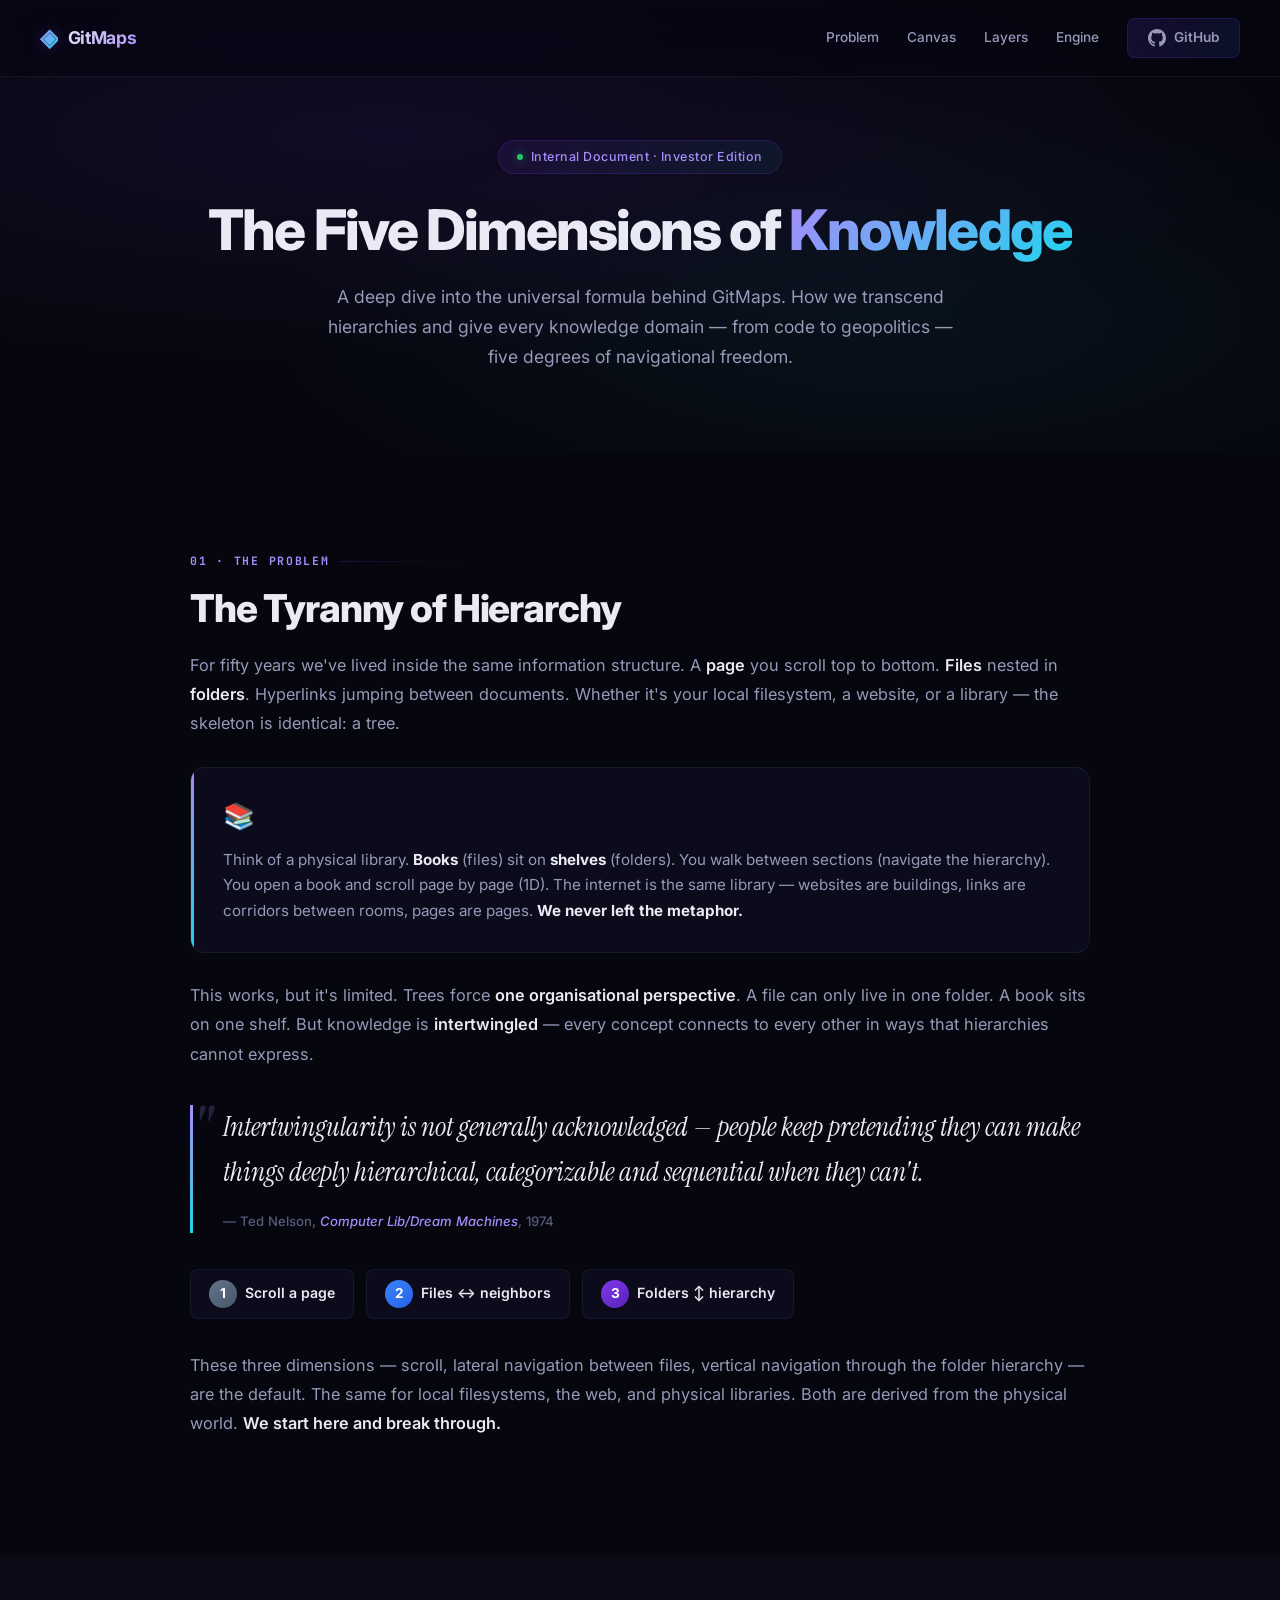
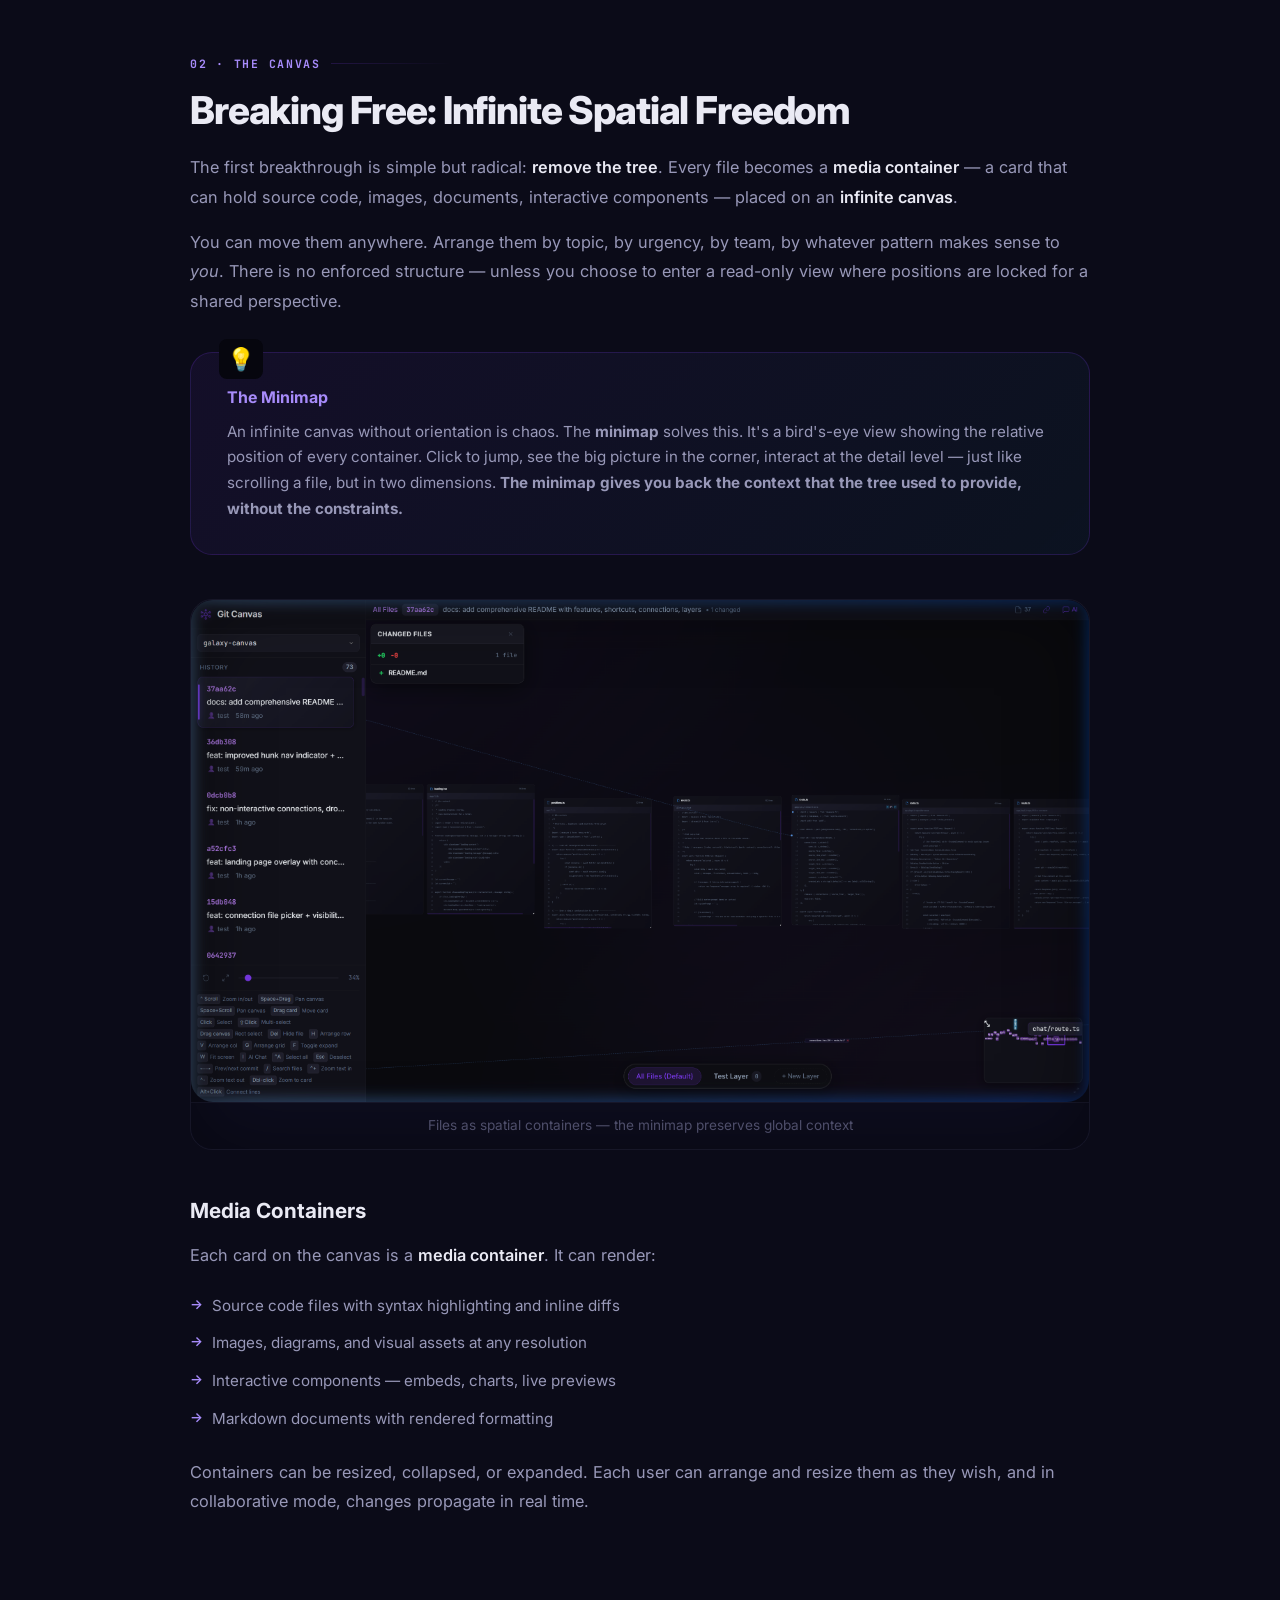
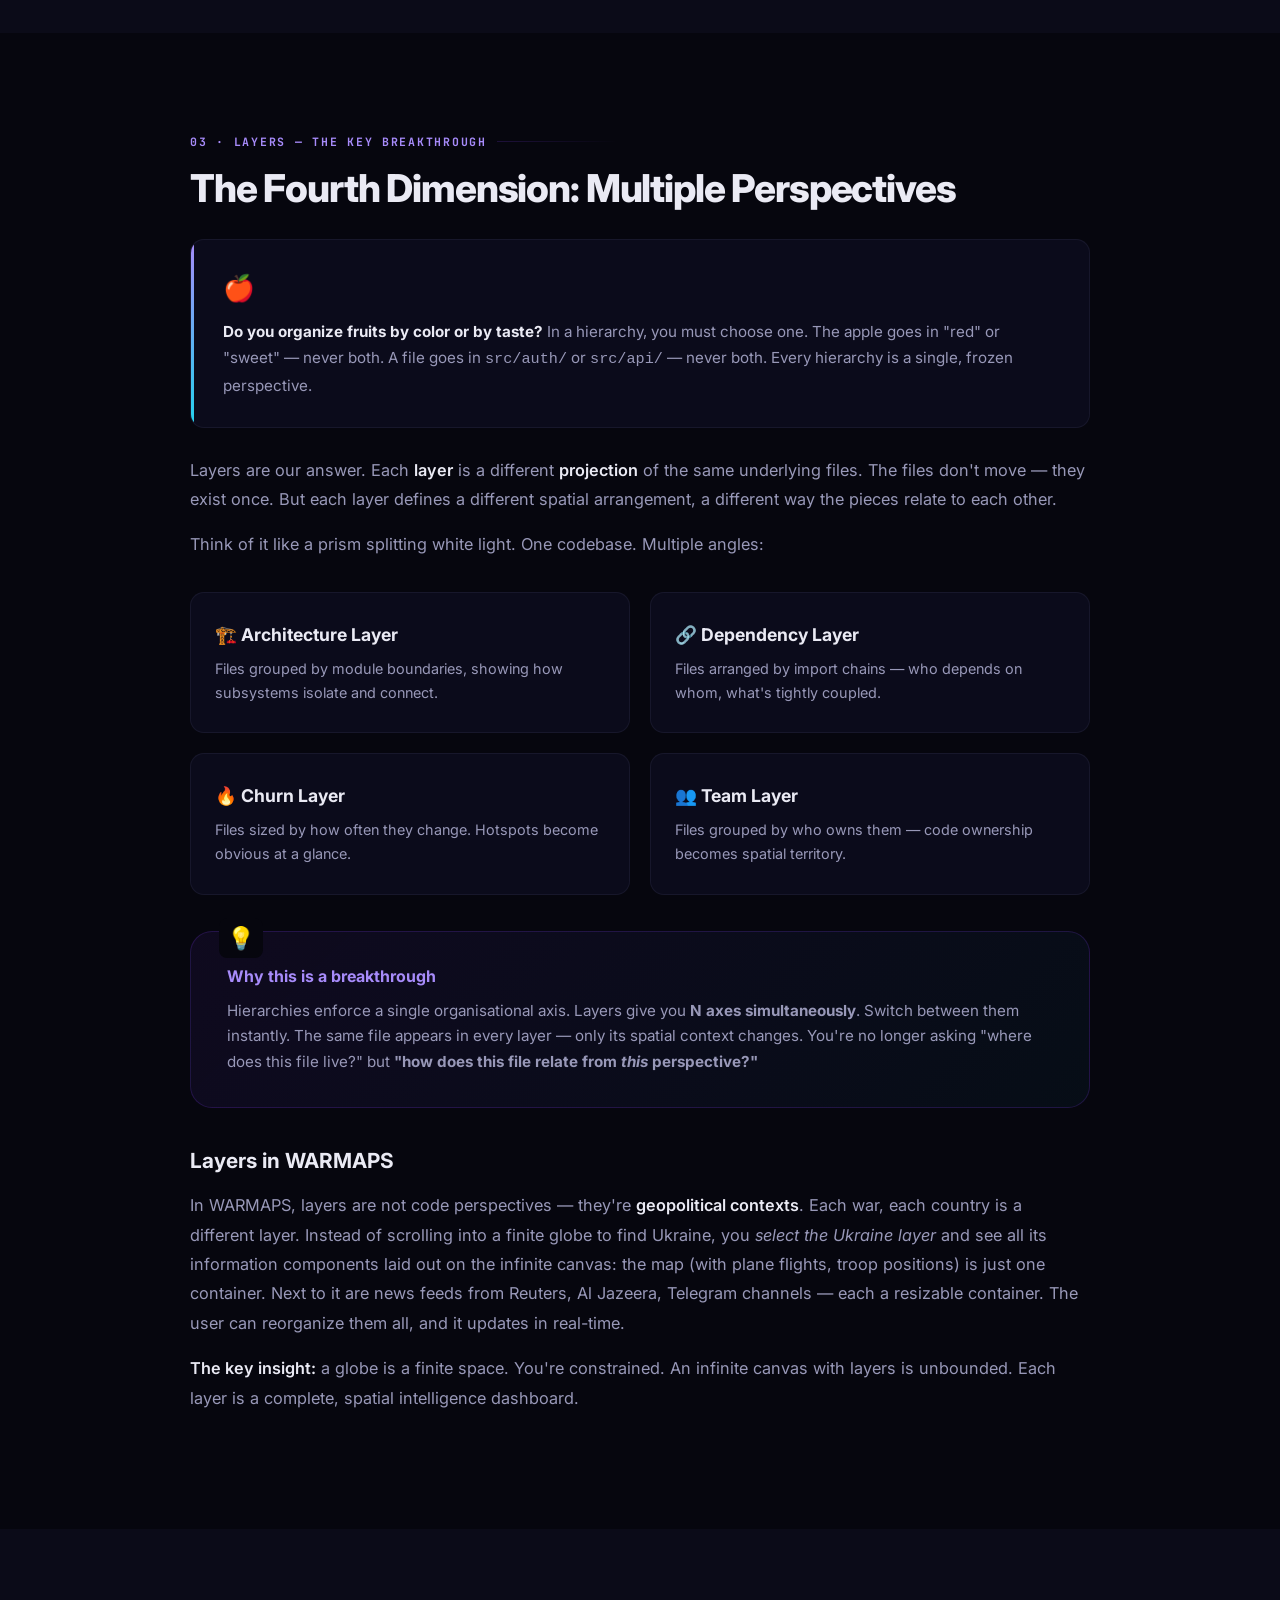
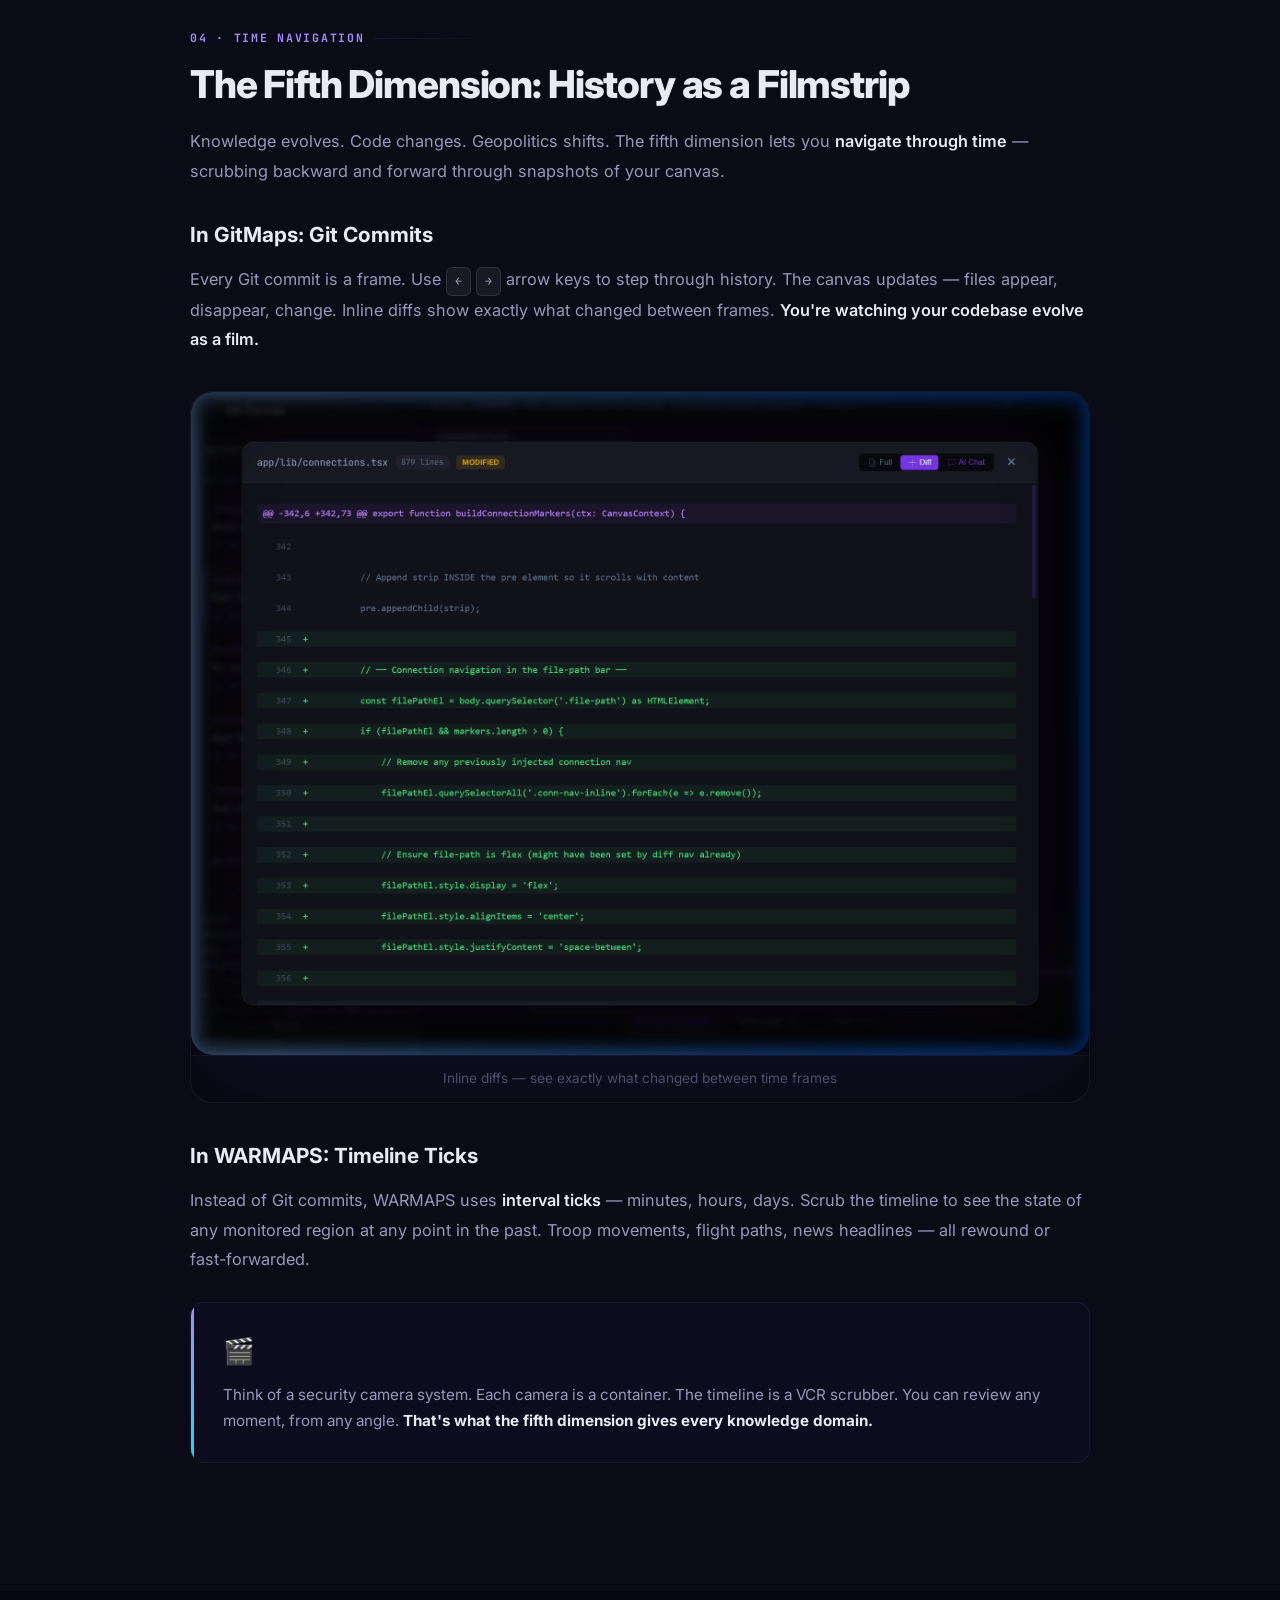
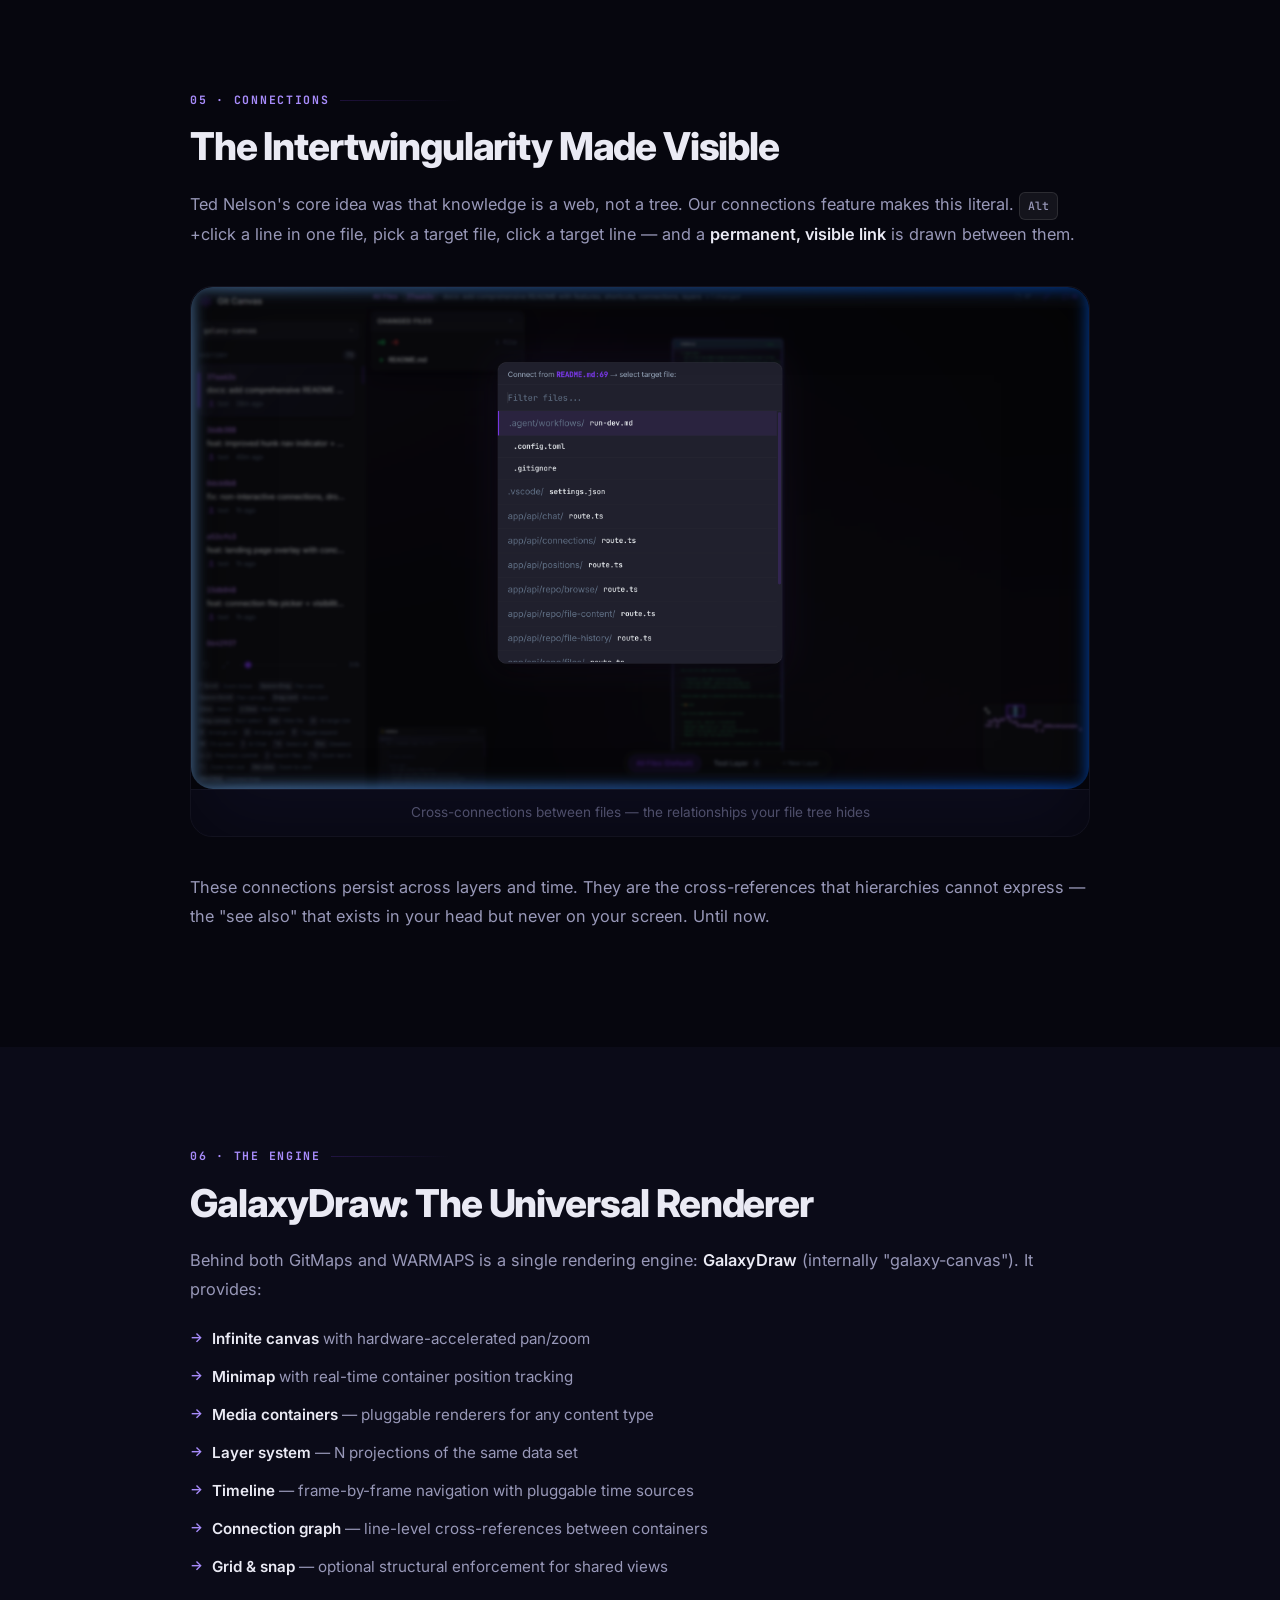
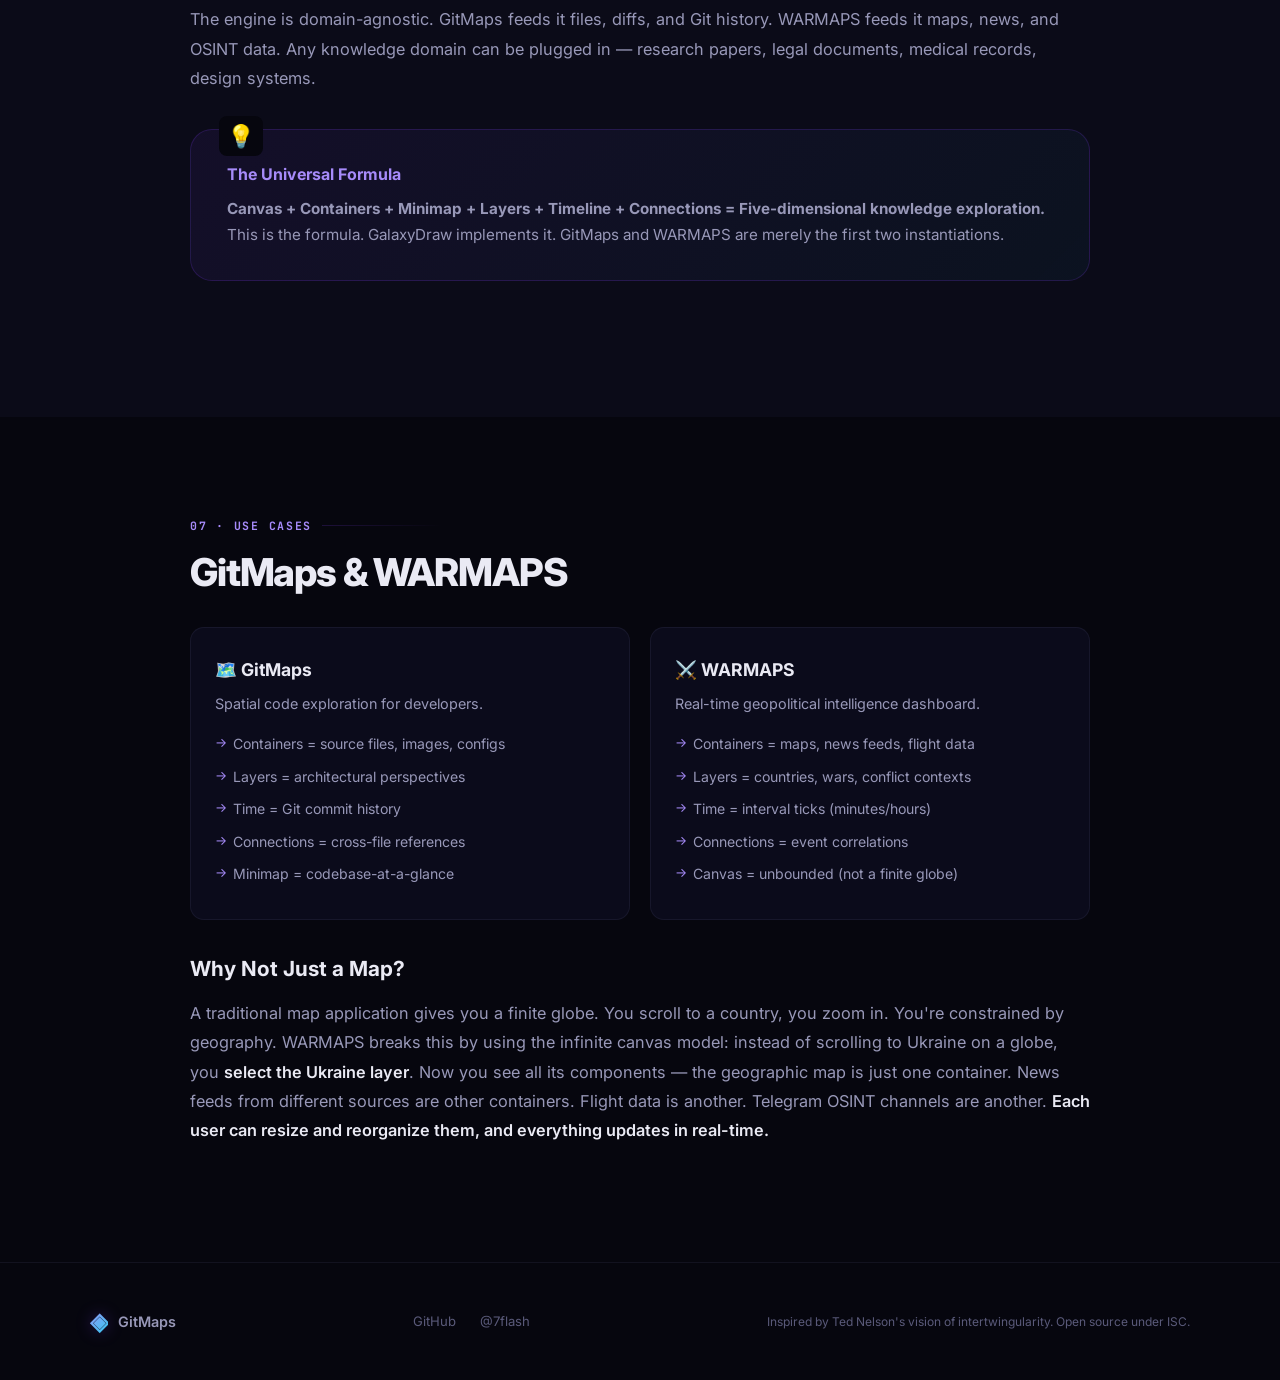
==== concepts.html @ 11a389d5 "seo: add OG, Twitter Card, theme-color, favicon to all 3 pages" ====
<!DOCTYPE html>
<html lang="en">

<head>
    <meta charset="UTF-8">
    <meta name="viewport" content="width=device-width, initial-scale=1.0">
    <title>GitMaps — Deep Dive: The Five Dimensions</title>
    <meta name="description"
        content="A comprehensive exploration of the five-dimensional knowledge model behind GitMaps. From flat pages to infinite canvases, layers, and time-travel.">
    <!-- Open Graph -->
    <meta property="og:type" content="article">
    <meta property="og:title" content="GitMaps — Deep Dive: The Five Dimensions">
    <meta property="og:description"
        content="A comprehensive exploration of the five-dimensional knowledge model. From flat pages to infinite canvases, layers, and time-travel.">
    <meta property="og:image" content="https://gitmaps.dev/hero-demo.webp">
    <meta property="og:url" content="https://gitmaps.dev/concepts">
    <!-- Twitter Card -->
    <meta name="twitter:card" content="summary_large_image">
    <meta name="twitter:title" content="GitMaps — The Five Dimensions of Knowledge">
    <meta name="twitter:description"
        content="Deep dive into the universal formula behind GitMaps. How we transcend hierarchies with five degrees of navigational freedom.">
    <meta name="twitter:image" content="https://gitmaps.dev/hero-demo.webp">
    <!-- Theme -->
    <meta name="theme-color" content="#0a0e1a">
    <link rel="icon"
        href="data:image/svg+xml,<svg xmlns='http://www.w3.org/2000/svg' viewBox='0 0 100 100'><text y='.9em' font-size='90'>◈</text></svg>">
    <link rel="preconnect" href="https://fonts.googleapis.com">
    <link rel="preconnect" href="https://fonts.gstatic.com" crossorigin>
    <link
        href="https://fonts.googleapis.com/css2?family=Inter:wght@300;400;500;600;700;800;900&family=JetBrains+Mono:wght@400;500;700&family=Instrument+Serif:ital@0;1&display=swap"
        rel="stylesheet">
    <link rel="stylesheet" href="styles.css">
</head>

<body>
    <!-- ─── Navigation ──────────────────────────────────── -->
    <nav id="navbar">
        <div class="nav-inner">
            <a href="index.html" class="nav-logo">
                <span class="logo-icon">◈</span>
                <span class="logo-text">GitMaps</span>
            </a>
            <div class="nav-links">
                <a href="#problem">Problem</a>
                <a href="#canvas-section">Canvas</a>
                <a href="#layers-section">Layers</a>
                <a href="#engine-section">Engine</a>
                <a href="https://github.com/7flash/git-on-canvas" class="nav-cta" target="_blank" rel="noopener">
                    <svg width="18" height="18" viewBox="0 0 24 24" fill="currentColor">
                        <path
                            d="M12 0c-6.626 0-12 5.373-12 12 0 5.302 3.438 9.8 8.207 11.387.599.111.793-.261.793-.577v-2.234c-3.338.726-4.033-1.416-4.033-1.416-.546-1.387-1.333-1.756-1.333-1.756-1.089-.745.083-.729.083-.729 1.205.084 1.839 1.237 1.839 1.237 1.07 1.834 2.807 1.304 3.492.997.107-.775.418-1.305.762-1.604-2.665-.305-5.467-1.334-5.467-5.931 0-1.311.469-2.381 1.236-3.221-.124-.303-.535-1.524.117-3.176 0 0 1.008-.322 3.301 1.23.957-.266 1.983-.399 3.003-.404 1.02.005 2.047.138 3.006.404 2.291-1.552 3.297-1.23 3.297-1.23.653 1.653.242 2.874.118 3.176.77.84 1.235 1.911 1.235 3.221 0 4.609-2.807 5.624-5.479 5.921.43.372.823 1.102.823 2.222v3.293c0 .319.192.694.801.576 4.765-1.589 8.199-6.086 8.199-11.386 0-6.627-5.373-12-12-12z" />
                    </svg>
                    GitHub
                </a>
            </div>
        </div>
    </nav>

    <!-- ─── Hero ─────────────────────────────────────────── -->
    <section class="concepts-hero">
        <div class="concepts-hero-bg"></div>
        <div class="concepts-hero-content">
            <div class="hero-badge" style="margin-bottom:24px">
                <span class="badge-dot"></span>
                Internal Document · Investor Edition
            </div>
            <h1>The Five Dimensions of <span class="text-gradient">Knowledge</span></h1>
            <p>A deep dive into the universal formula behind GitMaps. How we transcend hierarchies and give
                every knowledge domain — from code to geopolitics — five degrees of navigational freedom.</p>
        </div>
    </section>

    <!-- ═══════════════════════════════════════════════════ -->
    <!-- 01 · THE PROBLEM                                   -->
    <!-- ═══════════════════════════════════════════════════ -->
    <div id="problem" class="concept-block">
        <div class="concept-block-inner">
            <div class="concept-number">01 · The Problem</div>
            <h2>The Tyranny of Hierarchy</h2>

            <p class="concept-text">
                For fifty years we've lived inside the same information structure. A <strong>page</strong> you scroll
                top to bottom. <strong>Files</strong> nested in <strong>folders</strong>. Hyperlinks jumping between
                documents. Whether it's your local filesystem, a website, or a library — the skeleton is identical:
                a tree.
            </p>

            <div class="analogy-card">
                <span class="analogy-emoji">📚</span>
                <p>
                    Think of a physical library. <strong>Books</strong> (files) sit on <strong>shelves</strong>
                    (folders). You walk between sections (navigate the hierarchy). You open a book and scroll
                    page by page (1D). The internet is the same library — websites are buildings,
                    links are corridors between rooms, pages are pages. <strong>We never left the metaphor.</strong>
                </p>
            </div>

            <p class="concept-text">
                This works, but it's limited. Trees force <strong>one organisational perspective</strong>.
                A file can only live in one folder. A book sits on one shelf. But knowledge is
                <strong>intertwingled</strong> — every concept connects to every other in ways that
                hierarchies cannot express.
            </p>

            <blockquote class="nelson-quote" style="margin: 36px 0;">
                <span class="quote-mark">"</span>
                Intertwingularity is not generally acknowledged — people keep pretending they can make things
                deeply hierarchical, categorizable and sequential when they can't.
                <cite>— Ted Nelson, <em>Computer Lib/Dream Machines</em>, 1974</cite>
            </blockquote>

            <div class="dimension-visual">
                <div class="dim-chip dim-chip--1d">
                    <div class="dim-chip-icon">1</div>
                    Scroll a page
                </div>
                <div class="dim-chip dim-chip--2d">
                    <div class="dim-chip-icon">2</div>
                    Files ↔ neighbors
                </div>
                <div class="dim-chip dim-chip--3d">
                    <div class="dim-chip-icon">3</div>
                    Folders ↕ hierarchy
                </div>
            </div>

            <p class="concept-text">
                These three dimensions — scroll, lateral navigation between files, vertical navigation through
                the folder hierarchy — are the default. The same for local filesystems, the web, and physical
                libraries. Both are derived from the physical world. <strong>We start here and break
                    through.</strong>
            </p>
        </div>
    </div>

    <!-- ═══════════════════════════════════════════════════ -->
    <!-- 02 · THE CANVAS                                     -->
    <!-- ═══════════════════════════════════════════════════ -->
    <div id="canvas-section" class="concept-block">
        <div class="concept-block-inner">
            <div class="concept-number">02 · The Canvas</div>
            <h2>Breaking Free: Infinite Spatial Freedom</h2>

            <p class="concept-text">
                The first breakthrough is simple but radical: <strong>remove the tree</strong>.
                Every file becomes a <strong>media container</strong> — a card that can hold source code,
                images, documents, interactive components — placed on an <strong>infinite canvas</strong>.
            </p>

            <p class="concept-text">
                You can move them anywhere. Arrange them by topic, by urgency, by team, by whatever pattern
                makes sense to <em>you</em>. There is no enforced structure — unless you choose to enter a
                read-only view where positions are locked for a shared perspective.
            </p>

            <div class="insight-callout">
                <h4>The Minimap</h4>
                <p>
                    An infinite canvas without orientation is chaos. The <strong>minimap</strong> solves this.
                    It's a bird's-eye view showing the relative position of every container. Click to jump,
                    see the big picture in the corner, interact at the detail level — just like scrolling a
                    file, but in two dimensions. <strong>The minimap gives you back the context that
                        the tree used to provide, without the constraints.</strong>
                </p>
            </div>

            <div class="product-screenshot" style="margin:44px 0">
                <img src="img-canvas.png" alt="GitMaps canvas with minimap showing spatial file arrangement"
                    loading="lazy">
                <p class="screenshot-caption">Files as spatial containers — the minimap preserves global
                    context</p>
            </div>

            <h3>Media Containers</h3>
            <p class="concept-text">
                Each card on the canvas is a <strong>media container</strong>. It can render:
            </p>
            <ul class="concept-list">
                <li>Source code files with syntax highlighting and inline diffs</li>
                <li>Images, diagrams, and visual assets at any resolution</li>
                <li>Interactive components — embeds, charts, live previews</li>
                <li>Markdown documents with rendered formatting</li>
            </ul>
            <p class="concept-text">
                Containers can be resized, collapsed, or expanded. Each user can arrange and resize them
                as they wish, and in collaborative mode, changes propagate in real time.
            </p>
        </div>
    </div>

    <!-- ═══════════════════════════════════════════════════ -->
    <!-- 03 · LAYERS (KEY BREAKTHROUGH)                      -->
    <!-- ═══════════════════════════════════════════════════ -->
    <div id="layers-section" class="concept-block">
        <div class="concept-block-inner">
            <div class="concept-number">03 · Layers — The Key Breakthrough</div>
            <h2>The Fourth Dimension: Multiple Perspectives</h2>

            <div class="analogy-card">
                <span class="analogy-emoji">🍎</span>
                <p>
                    <strong>Do you organize fruits by color or by taste?</strong> In a hierarchy, you must
                    choose one. The apple goes in "red" or "sweet" — never both. A file goes in
                    <code>src/auth/</code> or <code>src/api/</code> — never both. Every hierarchy is a
                    single, frozen perspective.
                </p>
            </div>

            <p class="concept-text">
                Layers are our answer. Each <strong>layer</strong> is a different <strong>projection</strong>
                of the same underlying files. The files don't move — they exist once. But each layer defines
                a different spatial arrangement, a different way the pieces relate to each other.
            </p>

            <p class="concept-text">
                Think of it like a prism splitting white light. One codebase. Multiple angles:
            </p>

            <div class="use-case-grid">
                <div class="use-case-card">
                    <h4>🏗️ Architecture Layer</h4>
                    <p>Files grouped by module boundaries, showing how subsystems isolate and connect.</p>
                </div>
                <div class="use-case-card">
                    <h4>🔗 Dependency Layer</h4>
                    <p>Files arranged by import chains — who depends on whom, what's tightly coupled.</p>
                </div>
                <div class="use-case-card">
                    <h4>🔥 Churn Layer</h4>
                    <p>Files sized by how often they change. Hotspots become obvious at a glance.</p>
                </div>
                <div class="use-case-card">
                    <h4>👥 Team Layer</h4>
                    <p>Files grouped by who owns them — code ownership becomes spatial territory.</p>
                </div>
            </div>

            <div class="insight-callout">
                <h4>Why this is a breakthrough</h4>
                <p>
                    Hierarchies enforce a single organisational axis. Layers give you <strong>N
                        axes simultaneously</strong>. Switch between them instantly. The same file appears
                    in every layer — only its spatial context changes. You're no longer asking
                    "where does this file live?" but <strong>"how does this file relate from <em>this</em>
                        perspective?"</strong>
                </p>
            </div>

            <h3>Layers in WARMAPS</h3>
            <p class="concept-text">
                In WARMAPS, layers are not code perspectives — they're <strong>geopolitical contexts</strong>.
                Each war, each country is a different layer. Instead of scrolling into a finite globe to find
                Ukraine, you <em>select the Ukraine layer</em> and see all its information components laid out
                on the infinite canvas: the map (with plane flights, troop positions) is just one container.
                Next to it are news feeds from Reuters, Al Jazeera, Telegram channels — each a resizable
                container. The user can reorganize them all, and it updates in real-time.
            </p>
            <p class="concept-text">
                <strong>The key insight:</strong> a globe is a finite space. You're constrained. An infinite
                canvas with layers is unbounded. Each layer is a complete, spatial intelligence dashboard.
            </p>
        </div>
    </div>

    <!-- ═══════════════════════════════════════════════════ -->
    <!-- 04 · TIME                                           -->
    <!-- ═══════════════════════════════════════════════════ -->
    <div class="concept-block">
        <div class="concept-block-inner">
            <div class="concept-number">04 · Time Navigation</div>
            <h2>The Fifth Dimension: History as a Filmstrip</h2>

            <p class="concept-text">
                Knowledge evolves. Code changes. Geopolitics shifts. The fifth dimension lets you
                <strong>navigate through time</strong> — scrubbing backward and forward through snapshots
                of your canvas.
            </p>

            <h3>In GitMaps: Git Commits</h3>
            <p class="concept-text">
                Every Git commit is a frame. Use <kbd>←</kbd> <kbd>→</kbd> arrow keys to step through
                history. The canvas updates — files appear, disappear, change. Inline diffs show exactly
                what changed between frames. <strong>You're watching your codebase evolve as a film.</strong>
            </p>

            <div class="product-screenshot" style="margin:36px 0">
                <img src="img-diff.png" alt="Inline diff view showing code changes between commits" loading="lazy">
                <p class="screenshot-caption">Inline diffs — see exactly what changed between time frames
                </p>
            </div>

            <h3>In WARMAPS: Timeline Ticks</h3>
            <p class="concept-text">
                Instead of Git commits, WARMAPS uses <strong>interval ticks</strong> — minutes, hours, days.
                Scrub the timeline to see the state of any monitored region at any point in the past.
                Troop movements, flight paths, news headlines — all rewound or fast-forwarded.
            </p>

            <div class="analogy-card">
                <span class="analogy-emoji">🎬</span>
                <p>
                    Think of a security camera system. Each camera is a container. The timeline is a
                    VCR scrubber. You can review any moment, from any angle. <strong>That's what the
                        fifth dimension gives every knowledge domain.</strong>
                </p>
            </div>
        </div>
    </div>

    <!-- ═══════════════════════════════════════════════════ -->
    <!-- 05 · CONNECTIONS                                    -->
    <!-- ═══════════════════════════════════════════════════ -->
    <div class="concept-block">
        <div class="concept-block-inner">
            <div class="concept-number">05 · Connections</div>
            <h2>The Intertwingularity Made Visible</h2>

            <p class="concept-text">
                Ted Nelson's core idea was that knowledge is a web, not a tree. Our connections feature
                makes this literal. <kbd>Alt</kbd>+click a line in one file, pick a target file, click
                a target line — and a <strong>permanent, visible link</strong> is drawn between them.
            </p>

            <div class="product-screenshot" style="margin:36px 0">
                <img src="img-connections.png" alt="Visible connections between files on the canvas" loading="lazy">
                <p class="screenshot-caption">Cross-connections between files — the relationships your file
                    tree hides</p>
            </div>

            <p class="concept-text">
                These connections persist across layers and time. They are the cross-references that
                hierarchies cannot express — the "see also" that exists in your head but never on your
                screen. Until now.
            </p>
        </div>
    </div>

    <!-- ═══════════════════════════════════════════════════ -->
    <!-- 06 · THE ENGINE                                     -->
    <!-- ═══════════════════════════════════════════════════ -->
    <div id="engine-section" class="concept-block">
        <div class="concept-block-inner">
            <div class="concept-number">06 · The Engine</div>
            <h2>GalaxyDraw: The Universal Renderer</h2>

            <p class="concept-text">
                Behind both GitMaps and WARMAPS is a single rendering engine: <strong>GalaxyDraw</strong>
                (internally "galaxy-canvas"). It provides:
            </p>

            <ul class="concept-list">
                <li><strong>Infinite canvas</strong> with hardware-accelerated pan/zoom</li>
                <li><strong>Minimap</strong> with real-time container position tracking</li>
                <li><strong>Media containers</strong> — pluggable renderers for any content type</li>
                <li><strong>Layer system</strong> — N projections of the same data set</li>
                <li><strong>Timeline</strong> — frame-by-frame navigation with pluggable time sources</li>
                <li><strong>Connection graph</strong> — line-level cross-references between containers</li>
                <li><strong>Grid & snap</strong> — optional structural enforcement for shared views</li>
            </ul>

            <p class="concept-text">
                The engine is domain-agnostic. GitMaps feeds it files, diffs, and Git history. WARMAPS
                feeds it maps, news, and OSINT data. Any knowledge domain can be plugged in — research papers,
                legal documents, medical records, design systems.
            </p>

            <div class="insight-callout">
                <h4>The Universal Formula</h4>
                <p>
                    <strong>Canvas + Containers + Minimap + Layers + Timeline + Connections = Five-dimensional
                        knowledge exploration.</strong> This is the formula. GalaxyDraw implements it.
                    GitMaps and WARMAPS are merely the first two instantiations.
                </p>
            </div>
        </div>
    </div>

    <!-- ═══════════════════════════════════════════════════ -->
    <!-- 07 · USE CASES                                      -->
    <!-- ═══════════════════════════════════════════════════ -->
    <div class="concept-block">
        <div class="concept-block-inner">
            <div class="concept-number">07 · Use Cases</div>
            <h2>GitMaps & WARMAPS</h2>

            <div class="use-case-grid">
                <div class="use-case-card">
                    <h4>🗺️ GitMaps</h4>
                    <p>Spatial code exploration for developers.</p>
                    <ul>
                        <li>Containers = source files, images, configs</li>
                        <li>Layers = architectural perspectives</li>
                        <li>Time = Git commit history</li>
                        <li>Connections = cross-file references</li>
                        <li>Minimap = codebase-at-a-glance</li>
                    </ul>
                </div>
                <div class="use-case-card">
                    <h4>⚔️ WARMAPS</h4>
                    <p>Real-time geopolitical intelligence dashboard.</p>
                    <ul>
                        <li>Containers = maps, news feeds, flight data</li>
                        <li>Layers = countries, wars, conflict contexts</li>
                        <li>Time = interval ticks (minutes/hours)</li>
                        <li>Connections = event correlations</li>
                        <li>Canvas = unbounded (not a finite globe)</li>
                    </ul>
                </div>
            </div>

            <h3>Why Not Just a Map?</h3>
            <p class="concept-text">
                A traditional map application gives you a finite globe. You scroll to a country,
                you zoom in. You're constrained by geography. WARMAPS breaks this by using the
                infinite canvas model: instead of scrolling to Ukraine on a globe, you <strong>select
                    the Ukraine layer</strong>. Now you see all its components — the geographic map is
                just one container. News feeds from different sources are other containers. Flight data
                is another. Telegram OSINT channels are another. <strong>Each user can resize and
                    reorganize them, and everything updates in real-time.</strong>
            </p>
        </div>
    </div>

    <!-- ─── Footer ──────────────────────────────────────── -->
    <footer>
        <div class="footer-inner">
            <div class="footer-logo">
                <span class="logo-icon">◈</span>
                <span>GitMaps</span>
            </div>
            <div class="footer-links">
                <a href="https://github.com/7flash/git-on-canvas" target="_blank" rel="noopener">GitHub</a>
                <a href="https://github.com/7flash" target="_blank" rel="noopener">@7flash</a>
            </div>
            <p class="footer-copy">Inspired by Ted Nelson's vision of intertwingularity. Open source under ISC.</p>
        </div>
    </footer>

    <script src="script.js"></script>
</body>

</html>
---- styles.css ----
/* ─── Design Tokens ───────────────────────────────────── */
:root {
    --bg-primary: #06060e;
    --bg-secondary: #0b0b18;
    --bg-tertiary: #101025;
    --bg-card: rgba(14, 14, 32, 0.75);
    --bg-card-hover: rgba(22, 22, 48, 0.85);
    --bg-glass: rgba(14, 14, 32, 0.5);
    --text-primary: #eaeaf4;
    --text-secondary: #9898b8;
    --text-muted: #5a5a7a;
    --text-dim: #3d3d5c;
    --accent: #7c3aed;
    --accent-light: #a78bfa;
    --accent-glow: rgba(124, 58, 237, 0.3);
    --accent-secondary: #3b82f6;
    --accent-blue: #60a5fa;
    --accent-cyan: #22d3ee;
    --accent-emerald: #34d399;
    --accent-amber: #fbbf24;
    --accent-rose: #fb7185;
    --green: #22c55e;
    --red: #ef4444;
    --border: rgba(128, 128, 180, 0.1);
    --border-hover: rgba(124, 58, 237, 0.3);
    --border-accent: rgba(124, 58, 237, 0.2);
    --radius-sm: 8px;
    --radius-md: 14px;
    --radius-lg: 22px;
    --radius-xl: 32px;
    --font-sans: 'Inter', -apple-system, BlinkMacSystemFont, sans-serif;
    --font-serif: 'Instrument Serif', Georgia, serif;
    --font-mono: 'JetBrains Mono', 'Fira Code', monospace;
    --shadow-sm: 0 2px 8px rgba(0, 0, 0, 0.4);
    --shadow-md: 0 8px 32px rgba(0, 0, 0, 0.5);
    --shadow-lg: 0 20px 60px rgba(0, 0, 0, 0.6);
    --shadow-glow: 0 0 60px rgba(124, 58, 237, 0.15);
    --transition: 0.25s cubic-bezier(0.4, 0, 0.2, 1);
    --transition-slow: 0.5s cubic-bezier(0.4, 0, 0.2, 1);
}

/* ─── Reset ───────────────────────────────────────────── */
*,
*::before,
*::after {
    margin: 0;
    padding: 0;
    box-sizing: border-box;
}

html {
    scroll-behavior: smooth;
    -webkit-font-smoothing: antialiased;
    -moz-osx-font-smoothing: grayscale;
}

body {
    font-family: var(--font-sans);
    background: var(--bg-primary);
    color: var(--text-primary);
    line-height: 1.6;
    overflow-x: hidden;
}

a {
    color: inherit;
    text-decoration: none;
}

img {
    max-width: 100%;
    display: block;
}

/* ─── Navigation ──────────────────────────────────────── */
#navbar {
    position: fixed;
    top: 0;
    left: 0;
    right: 0;
    z-index: 1000;
    padding: 18px 32px;
    background: rgba(6, 6, 14, 0.6);
    backdrop-filter: blur(20px) saturate(1.6);
    border-bottom: 1px solid var(--border);
    transition: all var(--transition);
}

#navbar.scrolled {
    padding: 10px 32px;
    background: rgba(6, 6, 14, 0.92);
}

.nav-inner {
    max-width: 1200px;
    margin: 0 auto;
    display: flex;
    align-items: center;
    justify-content: space-between;
}

.nav-logo {
    display: flex;
    align-items: center;
    gap: 10px;
    font-weight: 700;
    font-size: 1.1rem;
    letter-spacing: -0.02em;
}

.logo-icon {
    font-size: 1.5rem;
    background: linear-gradient(135deg, var(--accent-light), var(--accent-cyan));
    -webkit-background-clip: text;
    -webkit-text-fill-color: transparent;
    background-clip: text;
    filter: drop-shadow(0 0 8px var(--accent-glow));
}

.logo-text {
    background: linear-gradient(135deg, var(--text-primary), var(--accent-light));
    -webkit-background-clip: text;
    -webkit-text-fill-color: transparent;
    background-clip: text;
}

.nav-links {
    display: flex;
    align-items: center;
    gap: 28px;
}

.nav-links a {
    font-size: 0.85rem;
    font-weight: 500;
    color: var(--text-secondary);
    transition: color var(--transition);
    position: relative;
}

.nav-links a:hover {
    color: var(--text-primary);
}

.nav-links a::after {
    content: '';
    position: absolute;
    bottom: -4px;
    left: 0;
    width: 0;
    height: 2px;
    background: linear-gradient(90deg, var(--accent-light), var(--accent-cyan));
    transition: width var(--transition);
    border-radius: 1px;
}

.nav-links a:hover::after {
    width: 100%;
}

.nav-cta {
    display: flex !important;
    align-items: center;
    gap: 8px;
    padding: 8px 20px !important;
    background: linear-gradient(135deg, rgba(124, 58, 237, 0.15), rgba(59, 130, 246, 0.1));
    border: 1px solid var(--border-accent);
    border-radius: var(--radius-sm) !important;
    font-weight: 600 !important;
    transition: all var(--transition) !important;
}

.nav-cta::after {
    display: none !important;
}

.nav-cta:hover {
    background: rgba(124, 58, 237, 0.25) !important;
    border-color: rgba(124, 58, 237, 0.4) !important;
    color: var(--text-primary) !important;
    transform: translateY(-1px);
    box-shadow: 0 4px 16px rgba(124, 58, 237, 0.2);
}

/* ─── Buttons ─────────────────────────────────────────── */
.btn {
    display: inline-flex;
    align-items: center;
    gap: 10px;
    padding: 15px 30px;
    border-radius: var(--radius-md);
    font-weight: 600;
    font-size: 0.95rem;
    cursor: pointer;
    transition: all var(--transition);
    border: none;
    font-family: var(--font-sans);
    text-decoration: none;
    position: relative;
    overflow: hidden;
}

.btn::before {
    content: '';
    position: absolute;
    inset: 0;
    background: linear-gradient(135deg, rgba(255, 255, 255, 0.06), transparent);
    opacity: 0;
    transition: opacity var(--transition);
}

.btn:hover::before {
    opacity: 1;
}

.btn-primary {
    background: linear-gradient(135deg, var(--accent), #5b21b6);
    color: white;
    box-shadow: 0 4px 24px rgba(124, 58, 237, 0.35), inset 0 1px 0 rgba(255, 255, 255, 0.1);
}

.btn-primary:hover {
    transform: translateY(-2px);
    box-shadow: 0 8px 36px rgba(124, 58, 237, 0.5), inset 0 1px 0 rgba(255, 255, 255, 0.15);
}

.btn-ghost {
    background: transparent;
    color: var(--text-secondary);
    border: 1px solid var(--border);
    backdrop-filter: blur(4px);
}

.btn-ghost:hover {
    border-color: var(--border-hover);
    color: var(--text-primary);
    background: rgba(124, 58, 237, 0.08);
}

.btn-lg {
    padding: 18px 40px;
    font-size: 1.05rem;
}

.btn-arrow {
    transition: transform var(--transition);
}

.btn:hover .btn-arrow {
    transform: translateX(4px);
}

/* ─── Hero Section ────────────────────────────────────── */
#hero {
    position: relative;
    min-height: 100vh;
    display: flex;
    flex-direction: column;
    align-items: center;
    justify-content: center;
    padding: 120px 32px 80px;
    overflow: hidden;
}

.hero-bg {
    position: absolute;
    inset: 0;
    pointer-events: none;
}

.hero-gradient {
    position: absolute;
    inset: 0;
    background:
        radial-gradient(ellipse 80% 60% at 50% 20%, rgba(124, 58, 237, 0.14), transparent 60%),
        radial-gradient(ellipse 60% 80% at 20% 80%, rgba(34, 211, 238, 0.05), transparent 50%),
        radial-gradient(ellipse 50% 50% at 80% 70%, rgba(59, 130, 246, 0.06), transparent 50%);
}

.hero-grid {
    position: absolute;
    inset: 0;
    background-image:
        linear-gradient(rgba(128, 128, 200, 0.035) 1px, transparent 1px),
        linear-gradient(90deg, rgba(128, 128, 200, 0.035) 1px, transparent 1px);
    background-size: 72px 72px;
    mask-image: radial-gradient(ellipse 70% 55% at 50% 40%, black, transparent);
}

.hero-glow {
    position: absolute;
    top: 12%;
    left: 50%;
    width: 700px;
    height: 700px;
    transform: translateX(-50%);
    background: radial-gradient(circle, rgba(124, 58, 237, 0.1), transparent 60%);
    filter: blur(100px);
    animation: pulseGlow 8s ease-in-out infinite;
}

@keyframes pulseGlow {

    0%,
    100% {
        opacity: 0.5;
        transform: translateX(-50%) scale(1);
    }

    50% {
        opacity: 1;
        transform: translateX(-50%) scale(1.15);
    }
}

/* Animated orbs */
.hero-orb {
    position: absolute;
    border-radius: 50%;
    filter: blur(60px);
    pointer-events: none;
    animation: orbFloat 12s ease-in-out infinite;
}

.hero-orb--1 {
    width: 300px;
    height: 300px;
    top: 10%;
    right: 10%;
    background: rgba(34, 211, 238, 0.06);
    animation-delay: -2s;
}

.hero-orb--2 {
    width: 400px;
    height: 400px;
    bottom: 15%;
    left: 5%;
    background: rgba(124, 58, 237, 0.05);
    animation-delay: -6s;
}

@keyframes orbFloat {

    0%,
    100% {
        transform: translate(0, 0);
    }

    33% {
        transform: translate(20px, -30px);
    }

    66% {
        transform: translate(-15px, 15px);
    }
}

/* ─── Hero Floating Cards (Canvas Demo) ──────────────── */
.hero-canvas-demo {
    position: absolute;
    inset: 0;
    pointer-events: none;
    z-index: 1;
    overflow: hidden;
}

.floating-card {
    position: absolute;
    background: rgba(10, 10, 28, 0.85);
    border: 1px solid rgba(128, 128, 200, 0.12);
    border-radius: 10px;
    padding: 0;
    width: 220px;
    box-shadow: 0 8px 32px rgba(0, 0, 0, 0.4);
    backdrop-filter: blur(8px);
    animation: floatCard 20s ease-in-out infinite;
    opacity: 0.4;
    transition: opacity 0.5s ease;
}

.floating-card:hover {
    opacity: 0.7;
}

.floating-card--1 {
    top: 12%;
    left: 6%;
    animation-delay: 0s;
}

.floating-card--2 {
    top: 28%;
    right: 8%;
    animation-delay: -7s;
    width: 200px;
}

.floating-card--3 {
    bottom: 22%;
    left: 12%;
    animation-delay: -13s;
    width: 190px;
}

@keyframes floatCard {

    0%,
    100% {
        transform: translate(0, 0) rotate(0deg);
    }

    25% {
        transform: translate(8px, -12px) rotate(0.5deg);
    }

    50% {
        transform: translate(-5px, 6px) rotate(-0.3deg);
    }

    75% {
        transform: translate(12px, 8px) rotate(0.2deg);
    }
}

.floating-card-header {
    display: flex;
    align-items: center;
    gap: 5px;
    padding: 8px 12px;
    border-bottom: 1px solid rgba(128, 128, 200, 0.08);
    background: rgba(0, 0, 0, 0.2);
    border-radius: 10px 10px 0 0;
}

.floating-card-dot {
    width: 7px;
    height: 7px;
    border-radius: 50%;
    opacity: 0.6;
}

.floating-card-title {
    font-family: var(--font-mono);
    font-size: 0.65rem;
    color: var(--text-muted);
    margin-left: 6px;
}

.floating-card-lines {
    padding: 8px 12px;
}

.code-line {
    font-family: var(--font-mono);
    font-size: 0.6rem;
    line-height: 1.8;
    color: var(--text-muted);
    white-space: nowrap;
    overflow: hidden;
}

.ck {
    color: #c084fc;
}

.cs {
    color: #34d399;
}

.cf {
    color: #60a5fa;
}

.ct {
    color: #fbbf24;
}

/* Hero minimap */
.hero-minimap {
    position: absolute;
    bottom: 15%;
    right: 6%;
    width: 90px;
    height: 70px;
    background: rgba(10, 10, 28, 0.7);
    border: 1px solid rgba(128, 128, 200, 0.15);
    border-radius: 6px;
    opacity: 0.5;
    animation: floatCard 18s ease-in-out infinite;
    animation-delay: -4s;
}

.minimap-dot {
    position: absolute;
    width: 12px;
    height: 8px;
    border-radius: 2px;
    background: rgba(167, 139, 250, 0.4);
}

.minimap-dot--1 {
    top: 15px;
    left: 12px;
}

.minimap-dot--2 {
    top: 30px;
    right: 14px;
}

.minimap-dot--3 {
    bottom: 12px;
    left: 20px;
}

.minimap-viewport {
    position: absolute;
    top: 10px;
    left: 8px;
    width: 30px;
    height: 22px;
    border: 1px solid rgba(34, 211, 238, 0.4);
    border-radius: 2px;
    animation: minimapScan 8s ease-in-out infinite;
}

@keyframes minimapScan {

    0%,
    100% {
        top: 10px;
        left: 8px;
    }

    33% {
        top: 28px;
        left: 40px;
    }

    66% {
        top: 18px;
        left: 20px;
    }
}

.hero-connections {
    position: absolute;
    inset: 0;
    width: 100%;
    height: 100%;
    opacity: 0.15;
}

.hero-content {
    position: relative;
    z-index: 2;
    text-align: center;
    max-width: 840px;
    margin-bottom: 56px;
}

.hero-badge {
    display: inline-flex;
    align-items: center;
    gap: 8px;
    padding: 6px 18px;
    background: linear-gradient(135deg, rgba(124, 58, 237, 0.1), rgba(34, 211, 238, 0.06));
    border: 1px solid rgba(124, 58, 237, 0.2);
    border-radius: 100px;
    font-size: 0.78rem;
    font-weight: 500;
    color: var(--accent-light);
    margin-bottom: 28px;
    letter-spacing: 0.04em;
}

.badge-dot {
    width: 6px;
    height: 6px;
    border-radius: 50%;
    background: var(--green);
    box-shadow: 0 0 10px rgba(34, 197, 94, 0.6);
    animation: blink 2s infinite;
}

@keyframes blink {

    0%,
    100% {
        opacity: 1;
    }

    50% {
        opacity: 0.3;
    }
}

#hero h1 {
    font-size: clamp(2.6rem, 6.5vw, 4.5rem);
    font-weight: 800;
    line-height: 1.08;
    letter-spacing: -0.035em;
    margin-bottom: 24px;
}

.hero-accent {
    font-family: var(--font-serif);
    font-style: italic;
    font-weight: 400;
    font-size: 1.12em;
    background: linear-gradient(135deg, var(--accent-light), var(--accent-cyan));
    -webkit-background-clip: text;
    -webkit-text-fill-color: transparent;
    background-clip: text;
}

.hero-sub {
    font-size: 1.18rem;
    line-height: 1.75;
    color: var(--text-secondary);
    max-width: 620px;
    margin: 0 auto 36px;
}

.hero-actions {
    display: flex;
    gap: 16px;
    justify-content: center;
    flex-wrap: wrap;
}

/* ─── Hero Image ──────────────────────────────────────── */
.hero-image-wrap {
    position: relative;
    z-index: 2;
    max-width: 1100px;
    width: 100%;
    margin: 0 auto;
}

.hero-image-glow {
    position: absolute;
    inset: -60px;
    background: radial-gradient(circle at center, rgba(124, 58, 237, 0.12), transparent 55%);
    filter: blur(80px);
    z-index: -1;
}

.hero-image {
    width: 100%;
    border-radius: var(--radius-lg);
    border: 1px solid var(--border);
    box-shadow: var(--shadow-lg), var(--shadow-glow);
}

.hero-image-border {
    position: absolute;
    inset: -1px;
    border-radius: var(--radius-lg);
    border: 1px solid transparent;
    background: linear-gradient(135deg, rgba(124, 58, 237, 0.3), transparent 40%, transparent 60%, rgba(34, 211, 238, 0.2));
    -webkit-mask: linear-gradient(#fff 0 0) content-box, linear-gradient(#fff 0 0);
    mask: linear-gradient(#fff 0 0) content-box, linear-gradient(#fff 0 0);
    -webkit-mask-composite: xor;
    mask-composite: exclude;
    pointer-events: none;
}

/* ─── Section Shared ──────────────────────────────────── */
section {
    padding: 110px 32px;
}

.section-inner {
    max-width: 1100px;
    margin: 0 auto;
}

.section-header {
    text-align: center;
    margin-bottom: 64px;
}

.section-tag {
    display: inline-block;
    font-size: 0.7rem;
    font-weight: 600;
    text-transform: uppercase;
    letter-spacing: 0.12em;
    color: var(--accent-light);
    padding: 5px 16px;
    background: rgba(124, 58, 237, 0.08);
    border: 1px solid rgba(124, 58, 237, 0.15);
    border-radius: 100px;
    margin-bottom: 18px;
}

.section-header h2 {
    font-size: clamp(1.8rem, 4.5vw, 3rem);
    font-weight: 800;
    letter-spacing: -0.035em;
    margin-bottom: 14px;
    line-height: 1.15;
}

.text-gradient {
    background: linear-gradient(135deg, var(--accent-light), var(--accent-cyan));
    -webkit-background-clip: text;
    -webkit-text-fill-color: transparent;
    background-clip: text;
}

.section-header p {
    font-size: 1.08rem;
    color: var(--text-secondary);
    max-width: 560px;
    margin: 0 auto;
    line-height: 1.7;
}

/* ─── Ted Nelson Quotes ──────────────────────────────── */
#nelson {
    padding: 100px 32px 80px;
    background: var(--bg-secondary);
    position: relative;
}

#nelson::before {
    content: '';
    position: absolute;
    inset: 0;
    background: radial-gradient(ellipse 60% 50% at 50% 50%, rgba(124, 58, 237, 0.03), transparent);
    pointer-events: none;
}

.nelson-inner {
    max-width: 780px;
    position: relative;
}

.nelson-quotes {
    display: flex;
    flex-direction: column;
    gap: 36px;
}

.nelson-quote {
    font-family: var(--font-serif);
    font-size: clamp(1.2rem, 2.5vw, 1.7rem);
    font-style: italic;
    line-height: 1.65;
    color: var(--text-primary);
    opacity: 0.92;
    position: relative;
    padding-left: 30px;
    border-left: 3px solid;
    border-image: linear-gradient(180deg, var(--accent-light), var(--accent-cyan)) 1;
    margin: 0;
}

.nelson-quote--secondary {
    opacity: 0.7;
    font-size: clamp(1rem, 2vw, 1.3rem);
}

.quote-mark {
    font-size: 4rem;
    line-height: 0.5;
    color: var(--accent-light);
    opacity: 0.2;
    position: absolute;
    top: 10px;
    left: -4px;
    font-family: var(--font-serif);
}

.nelson-quote cite {
    display: block;
    margin-top: 16px;
    font-family: var(--font-sans);
    font-style: normal;
    font-size: 0.82rem;
    color: var(--text-muted);
    font-weight: 500;
}

.nelson-quote cite em {
    color: var(--accent-light);
    font-style: italic;
}

/* ─── Dimensions Grid ────────────────────────────────── */
.dimensions-grid {
    display: grid;
    grid-template-columns: repeat(3, 1fr);
    gap: 18px;
    margin-top: 14px;
}

.dimension-card {
    background: var(--bg-card);
    border: 1px solid var(--border);
    border-radius: var(--radius-md);
    padding: 34px 28px;
    transition: all 0.35s cubic-bezier(0.4, 0, 0.2, 1);
    position: relative;
    overflow: hidden;
}

.dimension-card::before {
    content: '';
    position: absolute;
    inset: 0;
    background: linear-gradient(135deg, rgba(124, 58, 237, 0.05), transparent);
    opacity: 0;
    transition: opacity 0.35s ease;
}

.dimension-card:hover {
    border-color: var(--border-hover);
    transform: translateY(-5px);
    box-shadow: 0 14px 44px rgba(0, 0, 0, 0.35), var(--shadow-glow);
}

.dimension-card:hover::before {
    opacity: 1;
}

.dimension-card--wide {
    grid-column: span 3;
}

.dimension-card--highlight {
    border-color: rgba(124, 58, 237, 0.3);
    background: linear-gradient(135deg, rgba(124, 58, 237, 0.08), rgba(34, 211, 238, 0.03));
    position: relative;
}

.dimension-card--highlight::after {
    content: 'KEY BREAKTHROUGH';
    position: absolute;
    top: 14px;
    right: 16px;
    font-family: var(--font-mono);
    font-size: 0.58rem;
    font-weight: 700;
    letter-spacing: 0.1em;
    color: var(--accent-cyan);
    background: rgba(34, 211, 238, 0.1);
    border: 1px solid rgba(34, 211, 238, 0.2);
    padding: 3px 10px;
    border-radius: 100px;
}

.dimension-label {
    font-family: var(--font-mono);
    font-size: 0.82rem;
    font-weight: 700;
    color: var(--accent-light);
    text-transform: uppercase;
    letter-spacing: 0.08em;
    margin-bottom: 12px;
    opacity: 0.85;
}

.dimension-card h3 {
    font-size: 1.35rem;
    font-weight: 700;
    margin-bottom: 10px;
    letter-spacing: -0.015em;
}

.dimension-card p {
    font-size: 0.95rem;
    line-height: 1.7;
    color: var(--text-secondary);
}

.dimension-card strong {
    color: var(--text-primary);
    font-weight: 600;
}

.dimension-card kbd {
    font-family: var(--font-mono);
    font-size: 0.78em;
    background: rgba(255, 255, 255, 0.06);
    border: 1px solid rgba(255, 255, 255, 0.1);
    border-radius: 4px;
    padding: 2px 7px;
    color: var(--text-secondary);
}

.dimension-keys {
    margin-top: 16px;
    font-size: 0.82rem;
    color: var(--text-muted);
    display: flex;
    flex-wrap: wrap;
    gap: 8px;
    align-items: center;
}

/* ─── Product Screenshots ────────────────────────────── */
.product-screenshot {
    margin: 44px 0;
    border-radius: var(--radius-lg);
    overflow: hidden;
    border: 1px solid var(--border);
    position: relative;
}

.product-screenshot img {
    width: 100%;
    display: block;
    border-radius: var(--radius-lg);
}

.product-screenshot::after {
    content: '';
    position: absolute;
    inset: 0;
    border-radius: var(--radius-lg);
    box-shadow: inset 0 0 80px rgba(0, 0, 0, 0.45);
    pointer-events: none;
}

.screenshot-caption {
    text-align: center;
    font-size: 0.85rem;
    color: var(--text-muted);
    padding: 12px 16px;
    background: var(--bg-card);
    margin: 0;
    border-top: 1px solid var(--border);
}

/* ─── kbd ─────────────────────────────────────────────── */
kbd {
    display: inline-flex;
    align-items: center;
    justify-content: center;
    padding: 3px 8px;
    background: rgba(255, 255, 255, 0.06);
    border: 1px solid rgba(255, 255, 255, 0.1);
    border-radius: 6px;
    font-family: var(--font-mono);
    font-size: 0.72rem;
    font-weight: 500;
    color: var(--text-secondary);
    min-width: 24px;
}

/* ─── Use Cases Section ───────────────────────────────── */
#usecases {
    background: var(--bg-secondary);
    position: relative;
}

#usecases::before {
    content: '';
    position: absolute;
    inset: 0;
    background: radial-gradient(ellipse 60% 50% at 50% 50%, rgba(124, 58, 237, 0.03), transparent);
    pointer-events: none;
}

.usecases-grid {
    display: grid;
    grid-template-columns: repeat(2, 1fr);
    gap: 24px;
}

.usecase-card {
    background: var(--bg-card);
    border: 1px solid var(--border);
    border-radius: var(--radius-lg);
    padding: 40px 32px;
    position: relative;
    overflow: hidden;
    transition: all 0.35s cubic-bezier(0.4, 0, 0.2, 1);
}

.usecase-card::before {
    content: '';
    position: absolute;
    inset: 0;
    background: linear-gradient(180deg, rgba(124, 58, 237, 0.04), transparent);
    opacity: 0;
    transition: opacity 0.35s ease;
}

.usecase-card:hover {
    border-color: var(--border-hover);
    transform: translateY(-6px);
    box-shadow: 0 18px 50px rgba(0, 0, 0, 0.4), var(--shadow-glow);
}

.usecase-card:hover::before {
    opacity: 1;
}

.usecase-icon {
    font-size: 2.2rem;
    margin-bottom: 14px;
    display: block;
}

.usecase-label {
    font-family: var(--font-mono);
    font-size: 0.72rem;
    font-weight: 700;
    letter-spacing: 0.1em;
    text-transform: uppercase;
    color: var(--accent-light);
    margin-bottom: 8px;
    opacity: 0.85;
}

.usecase-card h3 {
    font-size: 1.5rem;
    font-weight: 800;
    letter-spacing: -0.02em;
    margin-bottom: 12px;
}

.usecase-card p {
    font-size: 0.95rem;
    color: var(--text-secondary);
    line-height: 1.7;
    position: relative;
}

.usecase-tags {
    display: flex;
    flex-wrap: wrap;
    gap: 8px;
    margin-top: 20px;
    position: relative;
}

.usecase-tags span {
    font-size: 0.7rem;
    font-weight: 600;
    padding: 4px 12px;
    border-radius: 100px;
    background: rgba(124, 58, 237, 0.08);
    border: 1px solid rgba(124, 58, 237, 0.15);
    color: var(--accent-light);
    letter-spacing: 0.03em;
}

/* ─── CTA Section ─────────────────────────────────────── */
#cta {
    padding-bottom: 80px;
}

.cta-card {
    position: relative;
    background: var(--bg-card);
    border: 1px solid var(--border);
    border-radius: var(--radius-xl);
    padding: 72px 48px;
    text-align: center;
    overflow: hidden;
}

.cta-glow {
    position: absolute;
    top: -50%;
    left: 50%;
    width: 700px;
    height: 500px;
    transform: translateX(-50%);
    background: radial-gradient(circle, rgba(124, 58, 237, 0.1), transparent 55%);
    filter: blur(80px);
    pointer-events: none;
}

.cta-card h2 {
    font-size: clamp(1.5rem, 3.5vw, 2.2rem);
    font-weight: 800;
    margin-bottom: 14px;
    position: relative;
    z-index: 1;
    line-height: 1.3;
}

.cta-card>p {
    color: var(--text-secondary);
    font-size: 1rem;
    margin-bottom: 28px;
    position: relative;
    z-index: 1;
}

.cta-install {
    display: flex;
    flex-direction: column;
    gap: 8px;
    max-width: 560px;
    margin: 0 auto 36px;
    position: relative;
    z-index: 1;
}

.install-step code {
    display: block;
    padding: 13px 22px;
    background: rgba(0, 0, 0, 0.45);
    border: 1px solid var(--border);
    border-radius: var(--radius-sm);
    font-family: var(--font-mono);
    font-size: 0.85rem;
    color: var(--accent-light);
    text-align: left;
}

/* ─── Footer ──────────────────────────────────────────── */
footer {
    padding: 40px 32px;
    border-top: 1px solid var(--border);
    background: var(--bg-primary);
}

.footer-inner {
    max-width: 1100px;
    margin: 0 auto;
    display: flex;
    align-items: center;
    justify-content: space-between;
}

.footer-logo {
    display: flex;
    align-items: center;
    gap: 10px;
    font-weight: 600;
    font-size: 0.9rem;
    color: var(--text-secondary);
}

.footer-links {
    display: flex;
    gap: 24px;
}

.footer-links a {
    font-size: 0.82rem;
    color: var(--text-muted);
    transition: color var(--transition);
}

.footer-links a:hover {
    color: var(--text-primary);
}

.footer-copy {
    font-size: 0.75rem;
    color: var(--text-muted);
}

/* ─── Animations ──────────────────────────────────────── */
@keyframes fadeInUp {
    from {
        opacity: 0;
        transform: translateY(30px);
    }

    to {
        opacity: 1;
        transform: translateY(0);
    }
}

.hero-content,
.hero-image-wrap {
    animation: fadeInUp 0.9s ease-out;
}

.hero-image-wrap {
    animation-delay: 0.25s;
    animation-fill-mode: backwards;
}

/* Section reveal on scroll */
.section-header,
.nelson-quote,
.dimension-card,
.cta-card,
.connections-explain,
.conn-step,
.product-screenshot,
.usecase-card {
    opacity: 0;
    transform: translateY(28px);
    transition: opacity 0.7s ease, transform 0.7s ease;
}

.section-header.visible,
.nelson-quote.visible,
.dimension-card.visible,
.cta-card.visible,
.connections-explain.visible,
.conn-step.visible,
.product-screenshot.visible,
.usecase-card.visible {
    opacity: 1;
    transform: translateY(0);
}


/* ══════════════════════════════════════════════════════════
   CONCEPTS PAGE (concepts.html)
   ══════════════════════════════════════════════════════════ */

/* ─── Concepts Hero ──────────────────────────────────── */
.concepts-hero {
    padding: 140px 32px 80px;
    position: relative;
    overflow: hidden;
}

.concepts-hero-bg {
    position: absolute;
    inset: 0;
    pointer-events: none;
}

.concepts-hero-bg::before {
    content: '';
    position: absolute;
    inset: 0;
    background:
        radial-gradient(ellipse 70% 50% at 30% 30%, rgba(124, 58, 237, 0.1), transparent),
        radial-gradient(ellipse 50% 50% at 70% 70%, rgba(34, 211, 238, 0.06), transparent);
}

.concepts-hero-content {
    max-width: 900px;
    margin: 0 auto;
    text-align: center;
    position: relative;
    z-index: 2;
}

.concepts-hero-content h1 {
    font-size: clamp(2.2rem, 5vw, 3.5rem);
    font-weight: 800;
    letter-spacing: -0.035em;
    margin-bottom: 20px;
    line-height: 1.15;
}

.concepts-hero-content>p {
    font-size: 1.1rem;
    color: var(--text-secondary);
    max-width: 640px;
    margin: 0 auto;
    line-height: 1.7;
}

/* ─── Concept Blocks ─────────────────────────────────── */
.concept-block {
    padding: 100px 32px;
    position: relative;
}

.concept-block:nth-child(even) {
    background: var(--bg-secondary);
}

.concept-block-inner {
    max-width: 900px;
    margin: 0 auto;
}

.concept-number {
    font-family: var(--font-mono);
    font-size: 0.72rem;
    font-weight: 700;
    letter-spacing: 0.15em;
    color: var(--accent-light);
    text-transform: uppercase;
    margin-bottom: 14px;
    display: flex;
    align-items: center;
    gap: 10px;
}

.concept-number::after {
    content: '';
    flex: 1;
    height: 1px;
    background: linear-gradient(90deg, var(--border-accent), transparent);
    max-width: 120px;
}

.concept-block h2 {
    font-size: clamp(1.6rem, 3.5vw, 2.4rem);
    font-weight: 800;
    letter-spacing: -0.03em;
    margin-bottom: 20px;
    line-height: 1.2;
}

.concept-block h3 {
    font-size: 1.3rem;
    font-weight: 700;
    margin: 32px 0 14px;
    color: var(--text-primary);
}

.concept-text {
    font-size: 1.02rem;
    line-height: 1.8;
    color: var(--text-secondary);
    margin-bottom: 16px;
}

.concept-text strong {
    color: var(--text-primary);
    font-weight: 600;
}

/* Analogy cards */
.analogy-card {
    background: var(--bg-card);
    border: 1px solid var(--border);
    border-radius: var(--radius-md);
    padding: 28px 32px;
    margin: 28px 0;
    position: relative;
    overflow: hidden;
}

.analogy-card::before {
    content: '';
    position: absolute;
    top: 0;
    left: 0;
    width: 3px;
    height: 100%;
    background: linear-gradient(180deg, var(--accent-light), var(--accent-cyan));
}

.analogy-card .analogy-emoji {
    font-size: 1.6rem;
    margin-bottom: 10px;
    display: block;
}

.analogy-card p {
    font-size: 0.95rem;
    line-height: 1.7;
    color: var(--text-secondary);
}

.analogy-card strong {
    color: var(--text-primary);
}

/* Dimension visual strip */
.dimension-visual {
    display: flex;
    gap: 12px;
    margin: 32px 0;
    flex-wrap: wrap;
}

.dim-chip {
    display: flex;
    align-items: center;
    gap: 8px;
    padding: 10px 18px;
    background: var(--bg-card);
    border: 1px solid var(--border);
    border-radius: var(--radius-sm);
    font-size: 0.88rem;
    font-weight: 600;
    color: var(--text-primary);
    transition: all var(--transition);
}

.dim-chip:hover {
    border-color: var(--border-hover);
    transform: translateY(-2px);
}

.dim-chip-icon {
    width: 28px;
    height: 28px;
    border-radius: 50%;
    display: flex;
    align-items: center;
    justify-content: center;
    font-size: 0.85rem;
    font-weight: 700;
    color: white;
    flex-shrink: 0;
}

.dim-chip--1d .dim-chip-icon {
    background: linear-gradient(135deg, #64748b, #475569);
}

.dim-chip--2d .dim-chip-icon {
    background: linear-gradient(135deg, #3b82f6, #2563eb);
}

.dim-chip--3d .dim-chip-icon {
    background: linear-gradient(135deg, var(--accent), #5b21b6);
}

.dim-chip--4d .dim-chip-icon {
    background: linear-gradient(135deg, #f97316, #ea580c);
}

.dim-chip--5d .dim-chip-icon {
    background: linear-gradient(135deg, var(--accent-cyan), #06b6d4);
}

/* Use case comparison */
.use-case-grid {
    display: grid;
    grid-template-columns: 1fr 1fr;
    gap: 20px;
    margin: 32px 0;
}

.use-case-card {
    background: var(--bg-card);
    border: 1px solid var(--border);
    border-radius: var(--radius-md);
    padding: 28px 24px;
    transition: all var(--transition);
}

.use-case-card:hover {
    border-color: var(--border-hover);
    transform: translateY(-3px);
    box-shadow: var(--shadow-md);
}

.use-case-card h4 {
    font-size: 1.1rem;
    font-weight: 700;
    margin-bottom: 8px;
    display: flex;
    align-items: center;
    gap: 8px;
}

.use-case-card p {
    font-size: 0.9rem;
    color: var(--text-secondary);
    line-height: 1.65;
}

.use-case-card ul {
    list-style: none;
    padding: 0;
    margin-top: 12px;
}

.use-case-card ul li {
    font-size: 0.88rem;
    color: var(--text-secondary);
    padding: 5px 0;
    padding-left: 18px;
    position: relative;
}

.use-case-card ul li::before {
    content: '→';
    position: absolute;
    left: 0;
    color: var(--accent-light);
    font-size: 0.8rem;
}

/* ─── Key insight callout ────────────────────────────── */
.insight-callout {
    background: linear-gradient(135deg, rgba(124, 58, 237, 0.08), rgba(34, 211, 238, 0.04));
    border: 1px solid var(--border-accent);
    border-radius: var(--radius-lg);
    padding: 32px 36px;
    margin: 36px 0;
    position: relative;
}

.insight-callout::before {
    content: '💡';
    position: absolute;
    top: -14px;
    left: 28px;
    font-size: 1.4rem;
    background: var(--bg-primary);
    padding: 2px 8px;
    border-radius: 8px;
}

.insight-callout h4 {
    font-size: 1rem;
    font-weight: 700;
    margin-bottom: 8px;
    color: var(--accent-light);
}

.insight-callout p {
    font-size: 0.95rem;
    color: var(--text-secondary);
    line-height: 1.7;
}

/* ══════════════════════════════════════════════════════════
   PITCH PAGE (pitch.html)
   ══════════════════════════════════════════════════════════ */

.pitch-body {
    scroll-snap-type: y proximity;
}

.pitch-slide {
    min-height: 100vh;
    display: flex;
    flex-direction: column;
    justify-content: center;
    align-items: center;
    padding: 80px 48px;
    position: relative;
    overflow: hidden;
    scroll-snap-align: start;
}

.pitch-slide:nth-child(even) {
    background: var(--bg-secondary);
}

.pitch-slide-inner {
    max-width: 1000px;
    width: 100%;
    position: relative;
    z-index: 2;
}

/* Slide numbering */
.pitch-num {
    font-family: var(--font-mono);
    font-size: 0.68rem;
    font-weight: 700;
    letter-spacing: 0.2em;
    color: var(--text-dim);
    text-transform: uppercase;
    margin-bottom: 20px;
}

.pitch-slide h1 {
    font-size: clamp(2.4rem, 5.5vw, 4rem);
    font-weight: 800;
    letter-spacing: -0.035em;
    line-height: 1.1;
    margin-bottom: 20px;
}

.pitch-slide h2 {
    font-size: clamp(1.8rem, 4vw, 3rem);
    font-weight: 800;
    letter-spacing: -0.03em;
    line-height: 1.15;
    margin-bottom: 20px;
}

.pitch-slide h3 {
    font-size: 1.5rem;
    font-weight: 700;
    margin-bottom: 14px;
}

.pitch-slide p {
    font-size: 1.1rem;
    line-height: 1.75;
    color: var(--text-secondary);
    max-width: 700px;
}

.pitch-subtitle {
    font-size: 1.2rem !important;
    color: var(--text-secondary);
    max-width: 650px;
    margin-bottom: 16px;
}

/* Pitch feature grid */
.pitch-features {
    display: grid;
    grid-template-columns: repeat(auto-fit, minmax(260px, 1fr));
    gap: 18px;
    margin: 36px 0;
    width: 100%;
}

.pitch-feature {
    background: var(--bg-card);
    border: 1px solid var(--border);
    border-radius: var(--radius-md);
    padding: 28px 24px;
    transition: all var(--transition);
}

.pitch-feature:hover {
    border-color: var(--border-hover);
    transform: translateY(-3px);
}

.pitch-feature-icon {
    font-size: 1.6rem;
    margin-bottom: 12px;
    display: block;
}

.pitch-feature h4 {
    font-size: 1rem;
    font-weight: 700;
    margin-bottom: 6px;
}

.pitch-feature p {
    font-size: 0.88rem;
    color: var(--text-secondary);
    line-height: 1.6;
}

/* Pitch big stats */
.pitch-stats {
    display: flex;
    gap: 48px;
    margin: 36px 0;
    flex-wrap: wrap;
}

.pitch-stat {
    text-align: center;
}

.pitch-stat-value {
    font-size: clamp(2rem, 4vw, 3.2rem);
    font-weight: 800;
    letter-spacing: -0.03em;
    line-height: 1;
    margin-bottom: 6px;
    background: linear-gradient(135deg, var(--accent-light), var(--accent-cyan));
    -webkit-background-clip: text;
    -webkit-text-fill-color: transparent;
    background-clip: text;
}

.pitch-stat-label {
    font-size: 0.82rem;
    color: var(--text-muted);
    text-transform: uppercase;
    letter-spacing: 0.08em;
    font-weight: 600;
}

/* Pitch agenda like TOC */
.pitch-agenda {
    list-style: none;
    padding: 0;
    margin: 32px 0;
    counter-reset: agenda;
}

.pitch-agenda li {
    counter-increment: agenda;
    display: flex;
    align-items: center;
    gap: 16px;
    padding: 16px 20px;
    border-bottom: 1px solid var(--border);
    font-size: 1.1rem;
    font-weight: 600;
    color: var(--text-primary);
    transition: color var(--transition);
}

.pitch-agenda li::before {
    content: counter(agenda, decimal-leading-zero);
    font-family: var(--font-mono);
    font-size: 0.78rem;
    font-weight: 700;
    color: var(--accent-light);
    min-width: 32px;
}

.pitch-agenda li .agenda-tag {
    font-size: 0.72rem;
    font-weight: 600;
    padding: 3px 10px;
    border-radius: 100px;
    background: rgba(124, 58, 237, 0.1);
    color: var(--accent-light);
    margin-left: auto;
}

/* Bonus slide */
.pitch-bonus {
    background: linear-gradient(135deg, rgba(251, 191, 36, 0.06), rgba(251, 113, 133, 0.04)) !important;
    border-top: 2px solid rgba(251, 191, 36, 0.2);
}

.pitch-bonus h2 {
    background: linear-gradient(135deg, var(--accent-amber), var(--accent-rose));
    -webkit-background-clip: text;
    -webkit-text-fill-color: transparent;
    background-clip: text;
}

.bonus-badge {
    display: inline-flex;
    align-items: center;
    gap: 6px;
    padding: 5px 14px;
    background: rgba(251, 191, 36, 0.12);
    border: 1px solid rgba(251, 191, 36, 0.2);
    border-radius: 100px;
    font-size: 0.72rem;
    font-weight: 700;
    color: var(--accent-amber);
    letter-spacing: 0.1em;
    text-transform: uppercase;
    margin-bottom: 18px;
}

/* ─── Pitch slide backgrounds ────────────────────────── */
.pitch-slide-bg {
    position: absolute;
    inset: 0;
    pointer-events: none;
    z-index: 0;
}

.pitch-slide-bg--glow {
    background: radial-gradient(ellipse 60% 60% at 50% 50%, rgba(124, 58, 237, 0.06), transparent);
}

.pitch-slide-bg--cyan {
    background: radial-gradient(ellipse 60% 60% at 50% 50%, rgba(34, 211, 238, 0.05), transparent);
}

.pitch-slide-bg--amber {
    background: radial-gradient(ellipse 60% 60% at 50% 50%, rgba(251, 191, 36, 0.04), transparent);
}

/* Pitch progress bar */
.pitch-progress {
    position: fixed;
    top: 0;
    left: 0;
    height: 3px;
    background: linear-gradient(90deg, var(--accent), var(--accent-cyan));
    z-index: 1001;
    transition: width 0.15s ease-out;
    box-shadow: 0 0 12px rgba(124, 58, 237, 0.4);
}

/* ─── Concept List ────────────────────────────────────── */
.concept-list {
    list-style: none;
    padding: 0;
    margin: 12px 0 20px;
}

.concept-list li {
    font-size: 0.95rem;
    color: var(--text-secondary);
    line-height: 1.7;
    padding: 6px 0 6px 22px;
    position: relative;
}

.concept-list li::before {
    content: '→';
    position: absolute;
    left: 0;
    color: var(--accent-light);
    font-size: 0.85rem;
    font-weight: 600;
}

.concept-list li strong {
    color: var(--text-primary);
    font-weight: 600;
}

/* ─── Connections Section ─────────────────────────────── */
#connections {
    background: var(--bg-secondary);
}

.connections-explain {
    display: flex;
    align-items: center;
    justify-content: center;
    gap: 16px;
    margin-bottom: 64px;
    flex-wrap: wrap;
}

.conn-step {
    display: flex;
    align-items: center;
    gap: 12px;
    padding: 12px 20px;
    background: var(--bg-card);
    border: 1px solid var(--border);
    border-radius: var(--radius-sm);
}

.conn-step-num {
    width: 28px;
    height: 28px;
    display: flex;
    align-items: center;
    justify-content: center;
    background: linear-gradient(135deg, var(--accent), var(--accent-secondary));
    border-radius: 50%;
    font-size: 0.75rem;
    font-weight: 700;
    color: white;
    flex-shrink: 0;
}

.conn-step p {
    font-size: 0.85rem;
    color: var(--text-secondary);
}

.conn-step-arrow {
    color: var(--text-muted);
    font-size: 1.2rem;
}

/* ─── Responsive ──────────────────────────────────────── */
@media (max-width: 768px) {
    .dimensions-grid {
        grid-template-columns: 1fr;
    }

    .dimension-card--wide {
        grid-column: span 1;
    }

    .usecases-grid {
        grid-template-columns: 1fr;
    }

    .connections-explain {
        flex-direction: column;
    }

    .conn-step-arrow {
        transform: rotate(90deg);
    }

    .nav-links a:not(.nav-cta) {
        display: none;
    }

    .footer-inner {
        flex-direction: column;
        gap: 16px;
        text-align: center;
    }

    #hero {
        padding: 100px 20px 40px;
    }

    .cta-card {
        padding: 40px 24px;
    }

    .use-case-grid {
        grid-template-columns: 1fr;
    }

    .pitch-slide {
        padding: 80px 24px;
    }

    .pitch-stats {
        gap: 28px;
    }

    .dimension-visual {
        flex-direction: column;
    }

    .concepts-hero {
        padding: 120px 20px 60px;
    }

    .concept-block {
        padding: 60px 20px;
    }

    .floating-card {
        display: none;
    }

    .hero-minimap {
        display: none;
    }
}

@media (max-width: 480px) {
    .hero-actions {
        flex-direction: column;
        align-items: center;
    }

    .pitch-features {
        grid-template-columns: 1fr;
    }
}
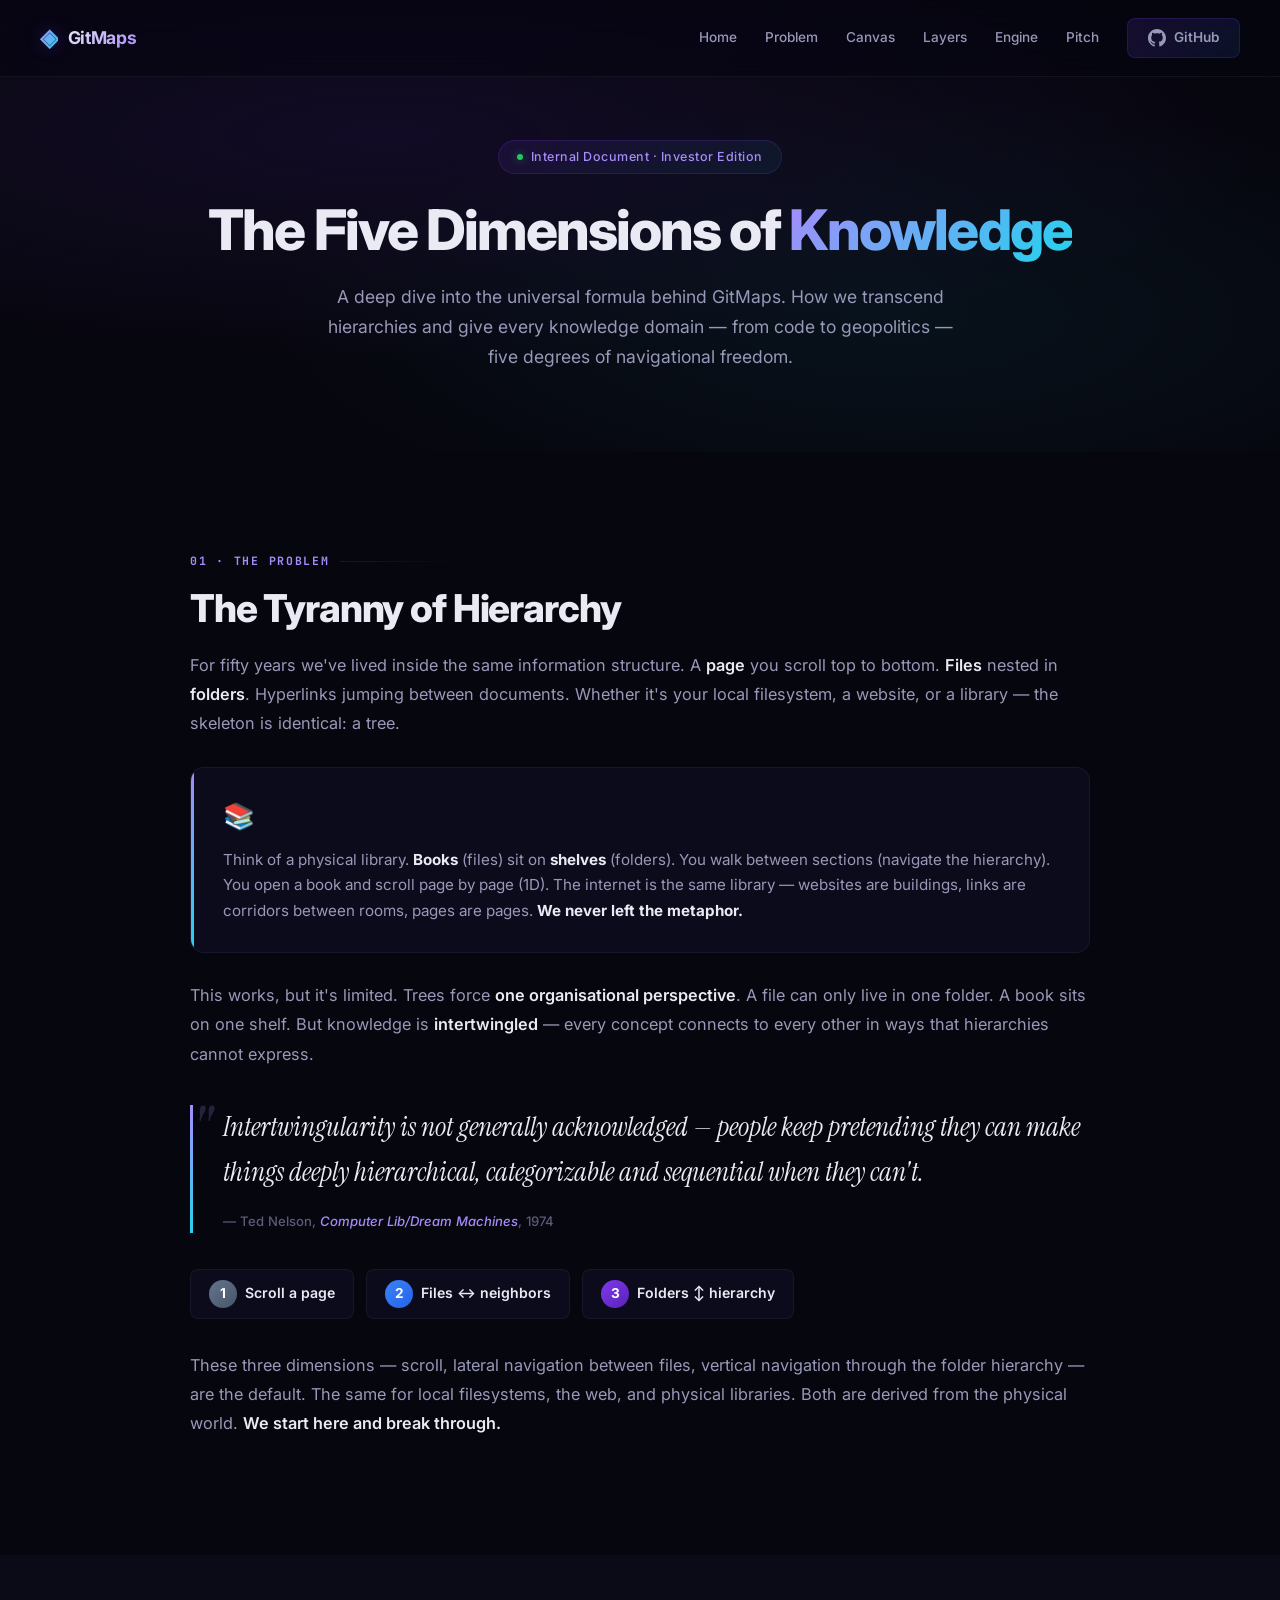
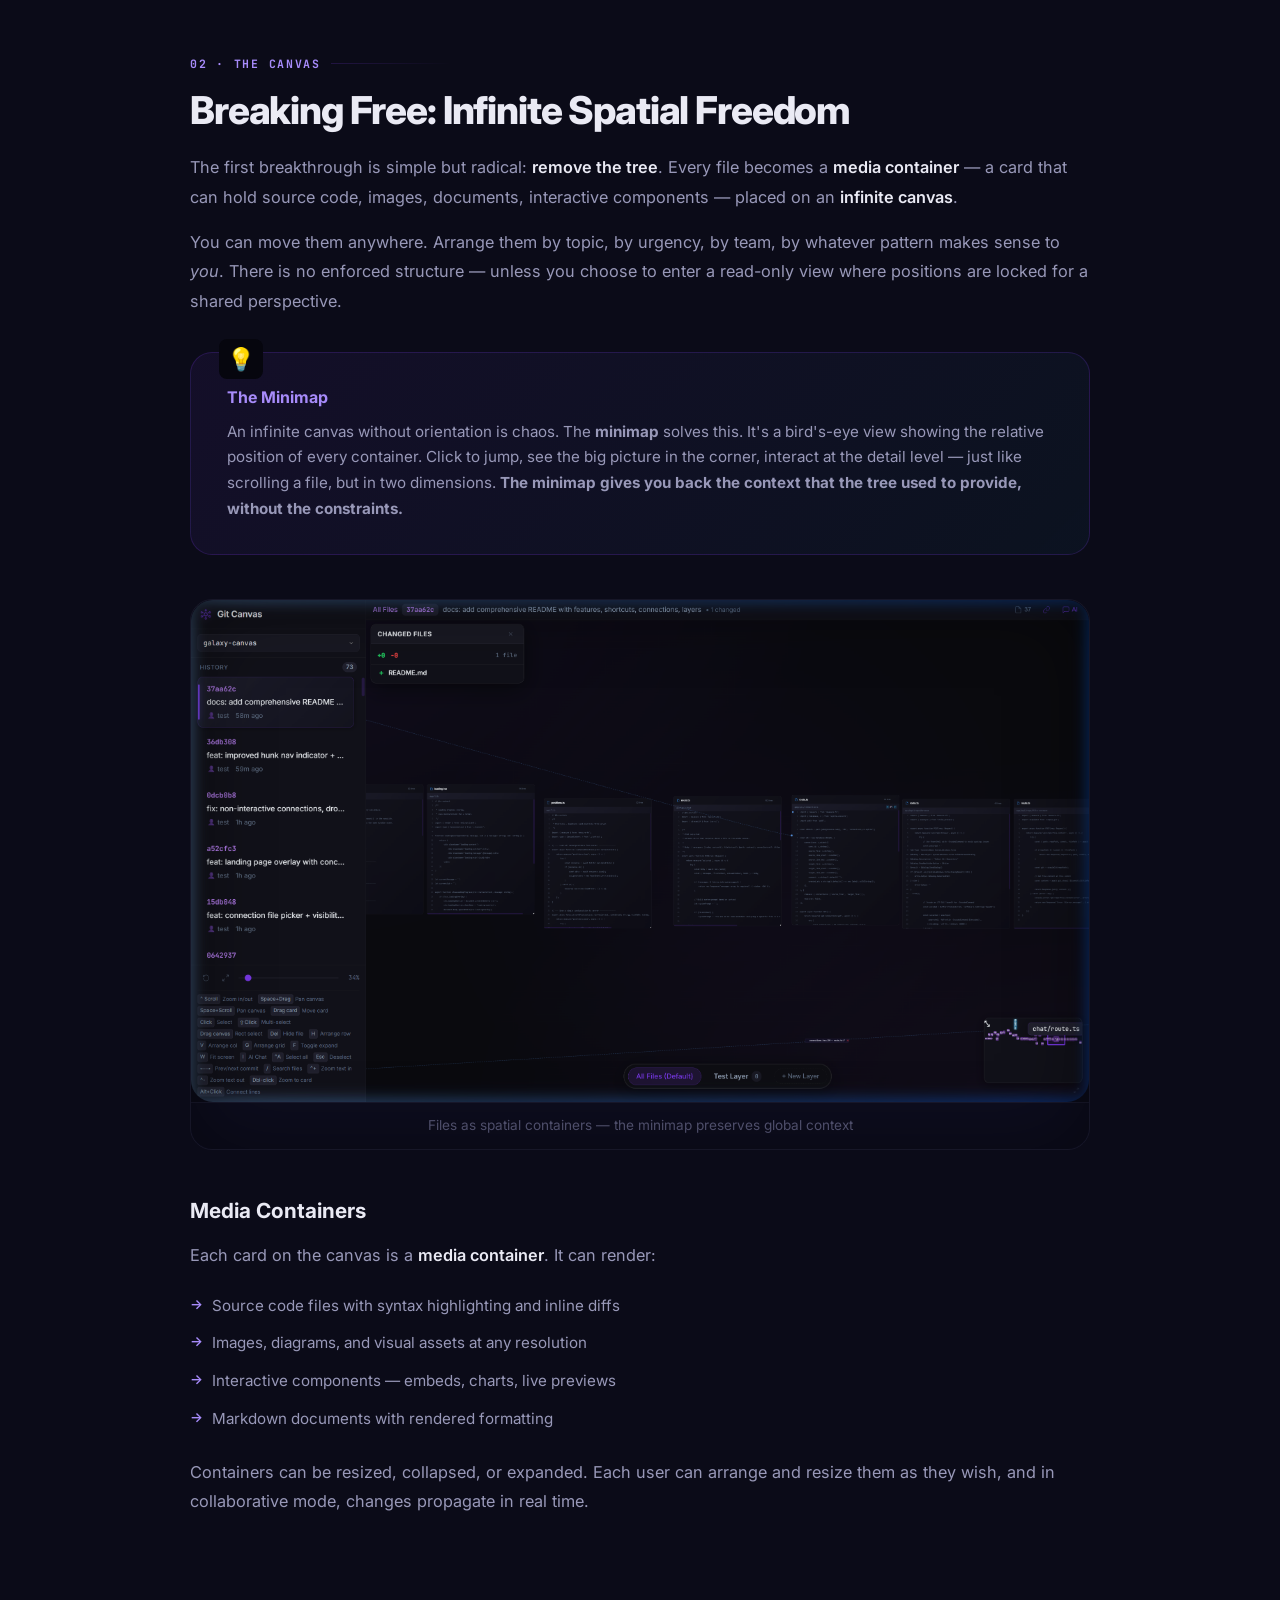
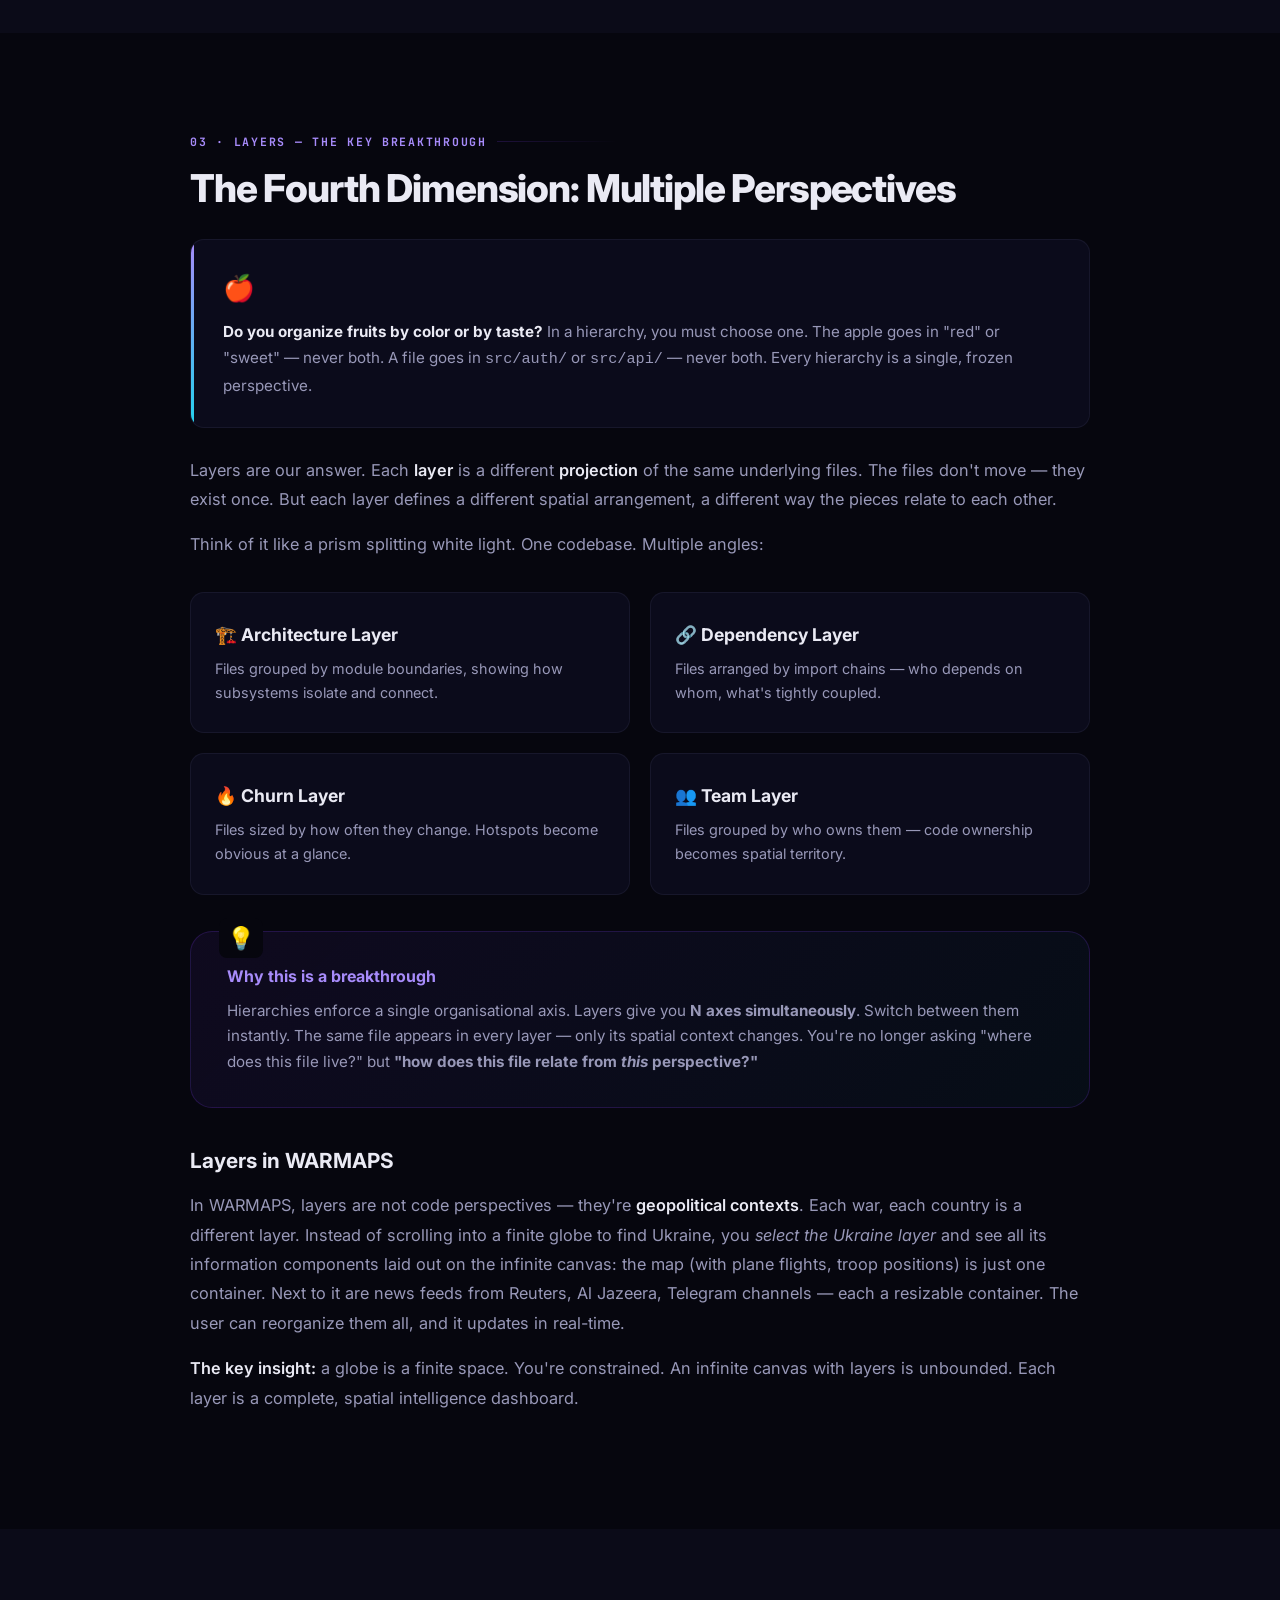
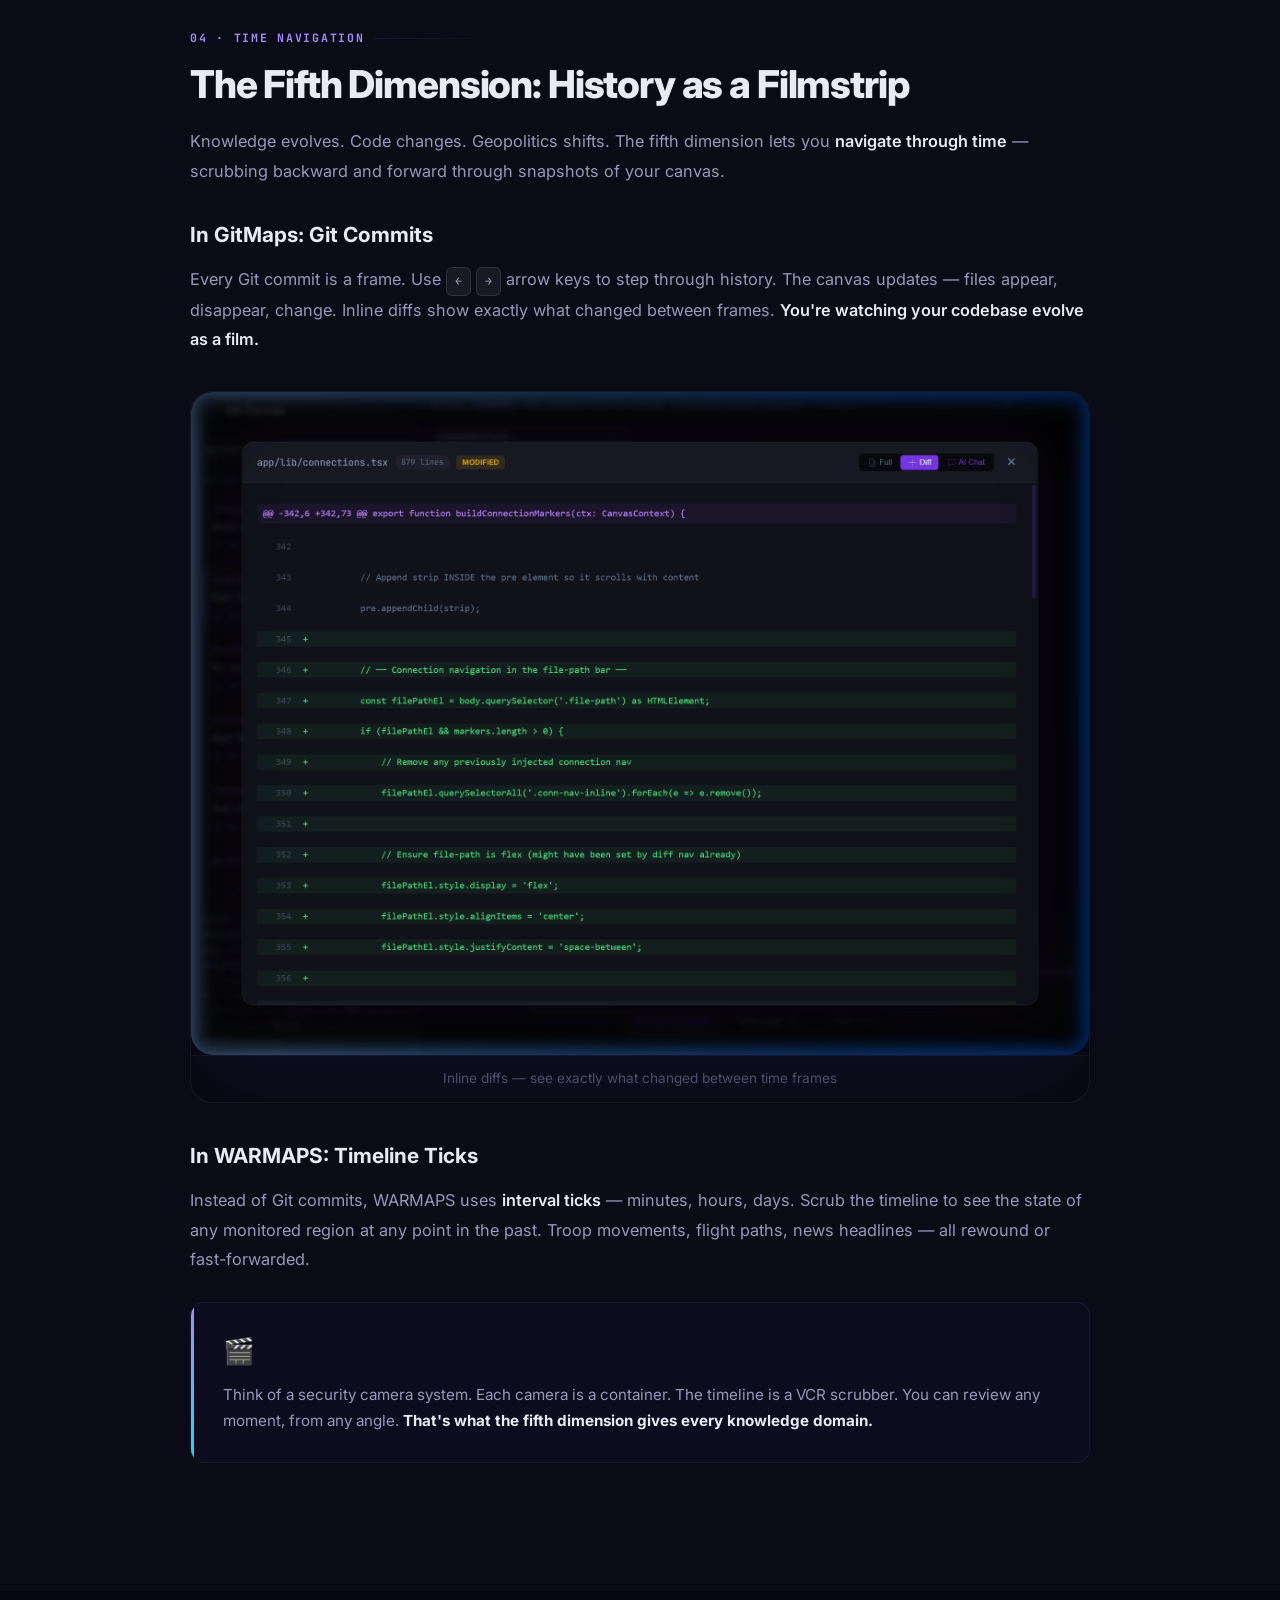
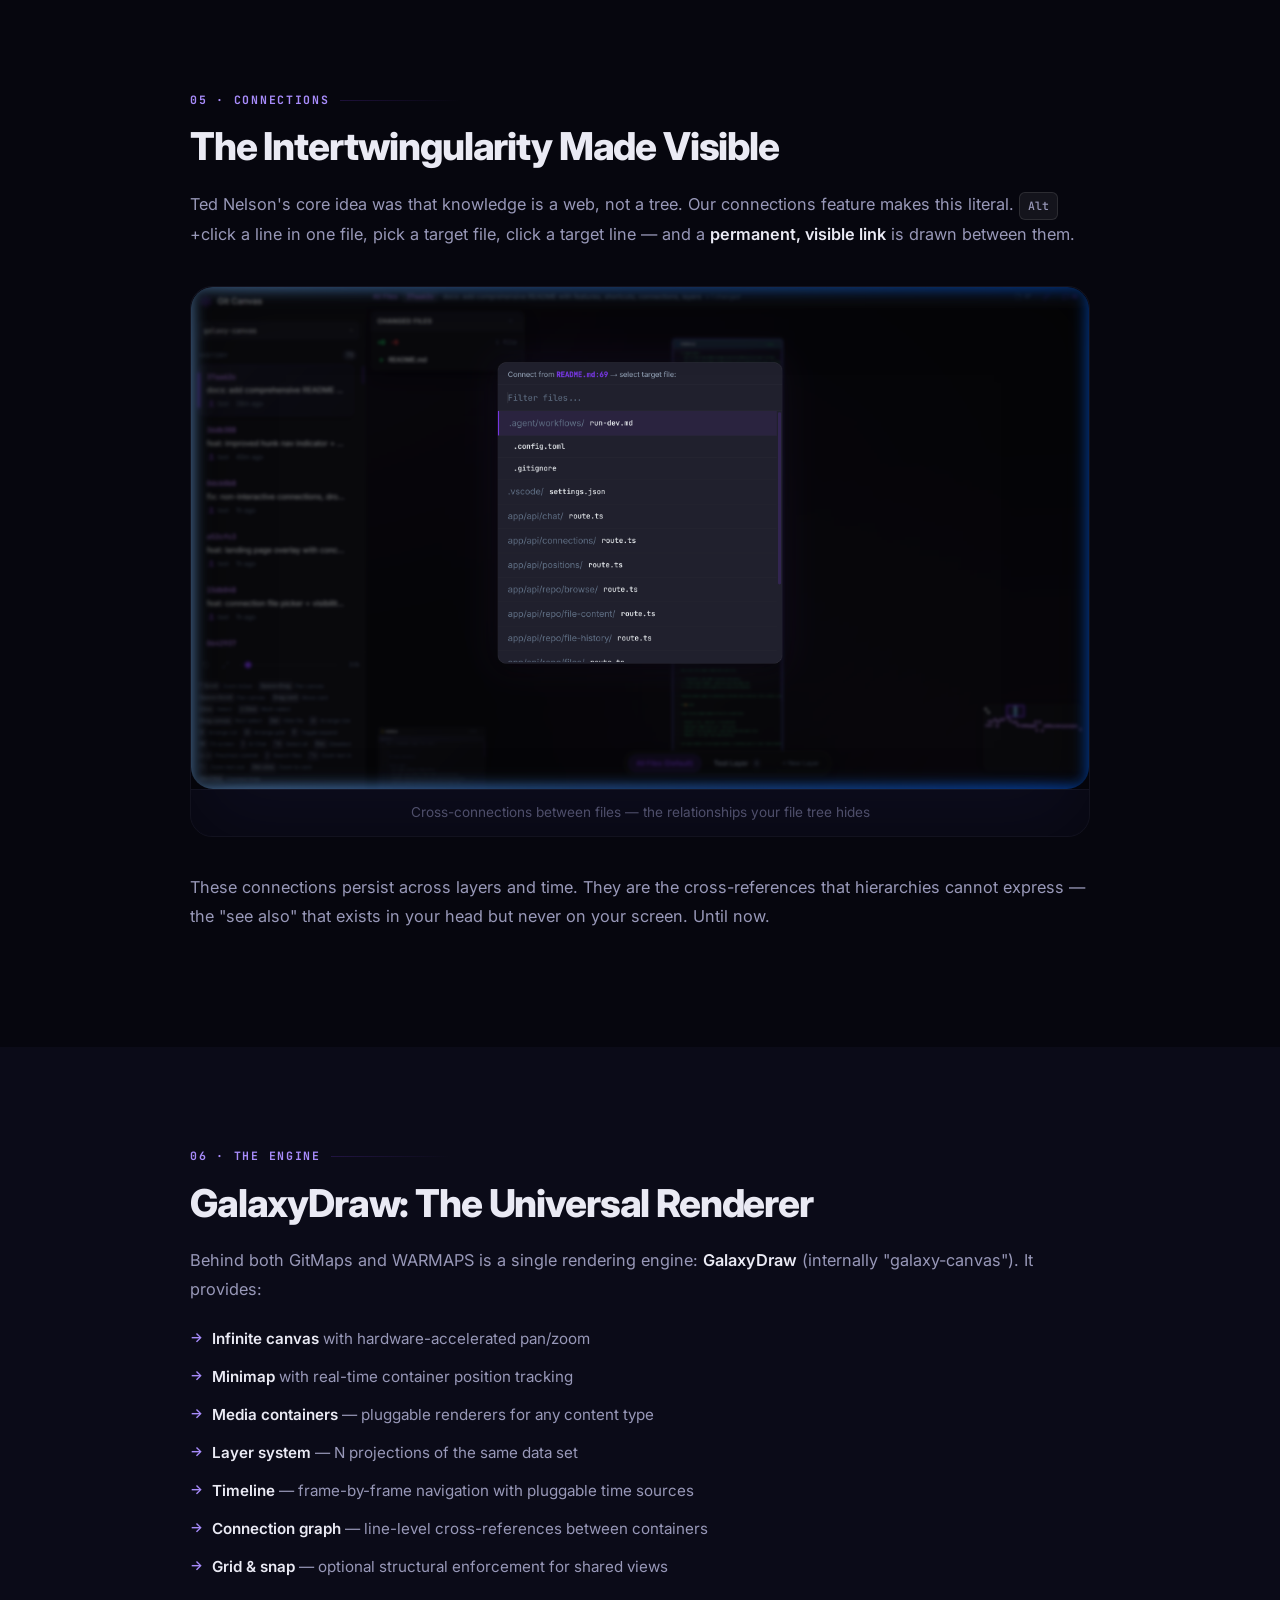
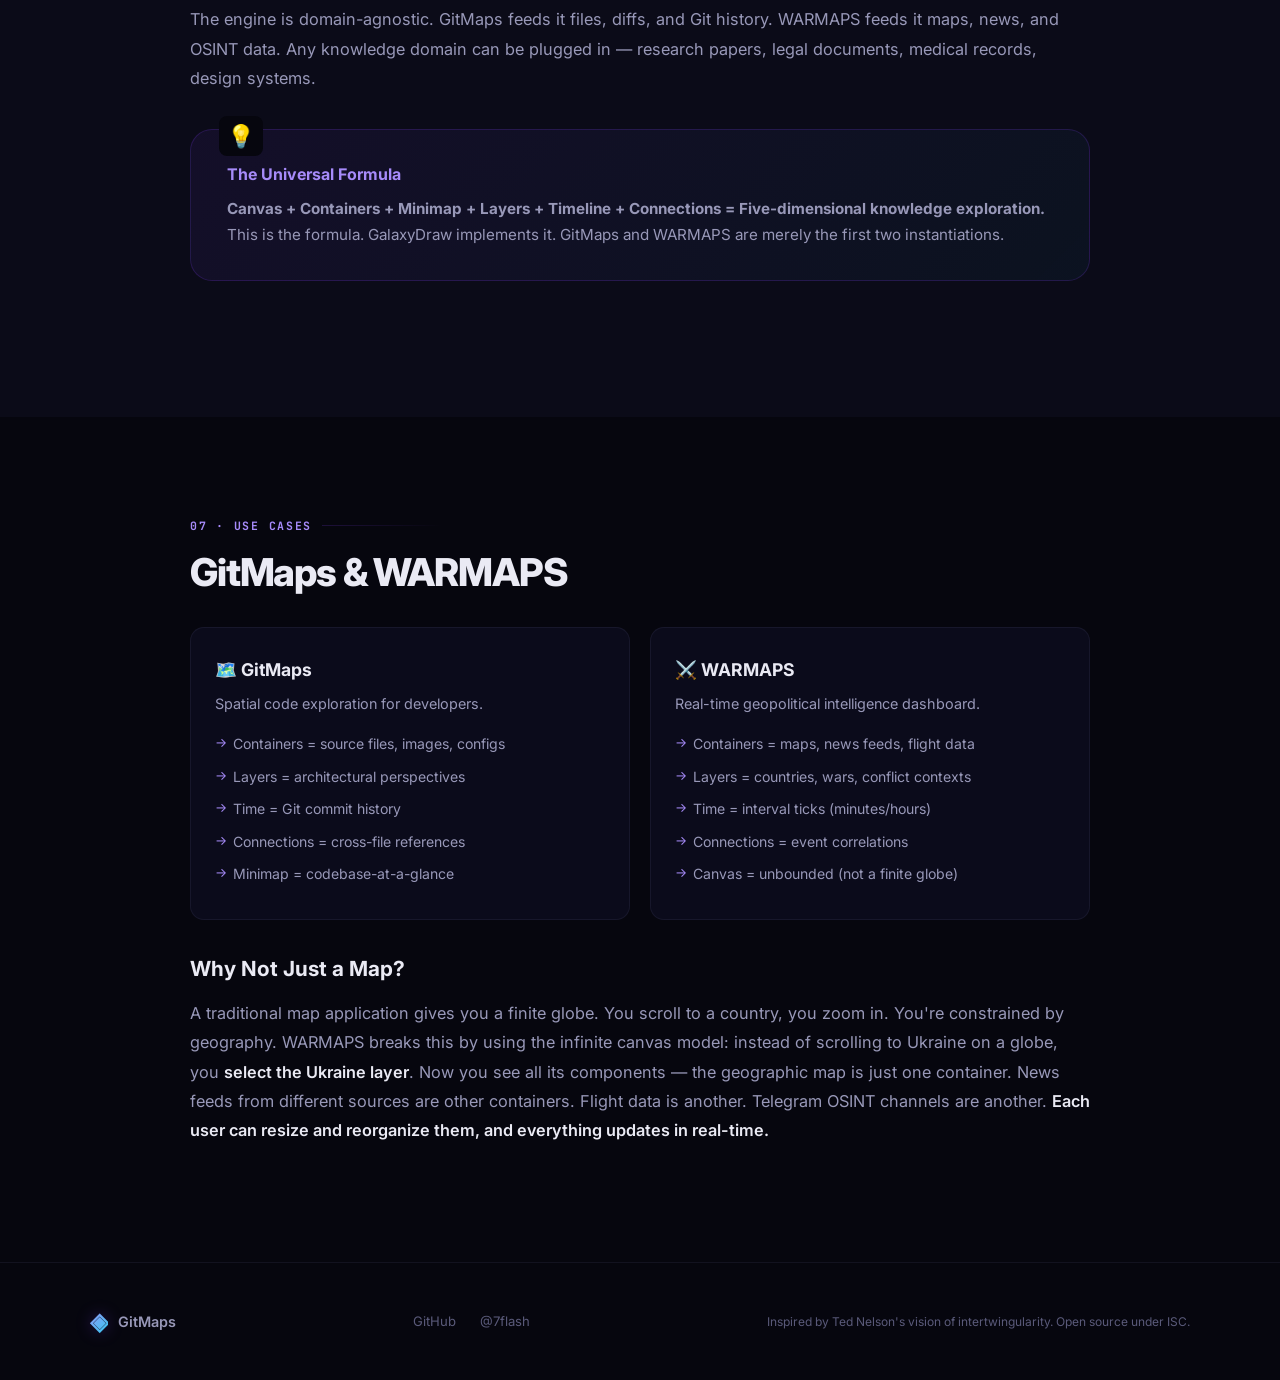
==== commit 37edbf11: "nav: cross-link all 3 pages (Deep Dive, Pitch, Home)" ====
--- a/concepts.html
+++ b/concepts.html
@@ -41,10 +41,12 @@
                 <span class="logo-text">GitMaps</span>
             </a>
             <div class="nav-links">
+                <a href="index.html">Home</a>
                 <a href="#problem">Problem</a>
                 <a href="#canvas-section">Canvas</a>
                 <a href="#layers-section">Layers</a>
                 <a href="#engine-section">Engine</a>
+                <a href="pitch.html">Pitch</a>
                 <a href="https://github.com/7flash/git-on-canvas" class="nav-cta" target="_blank" rel="noopener">
                     <svg width="18" height="18" viewBox="0 0 24 24" fill="currentColor">
                         <path
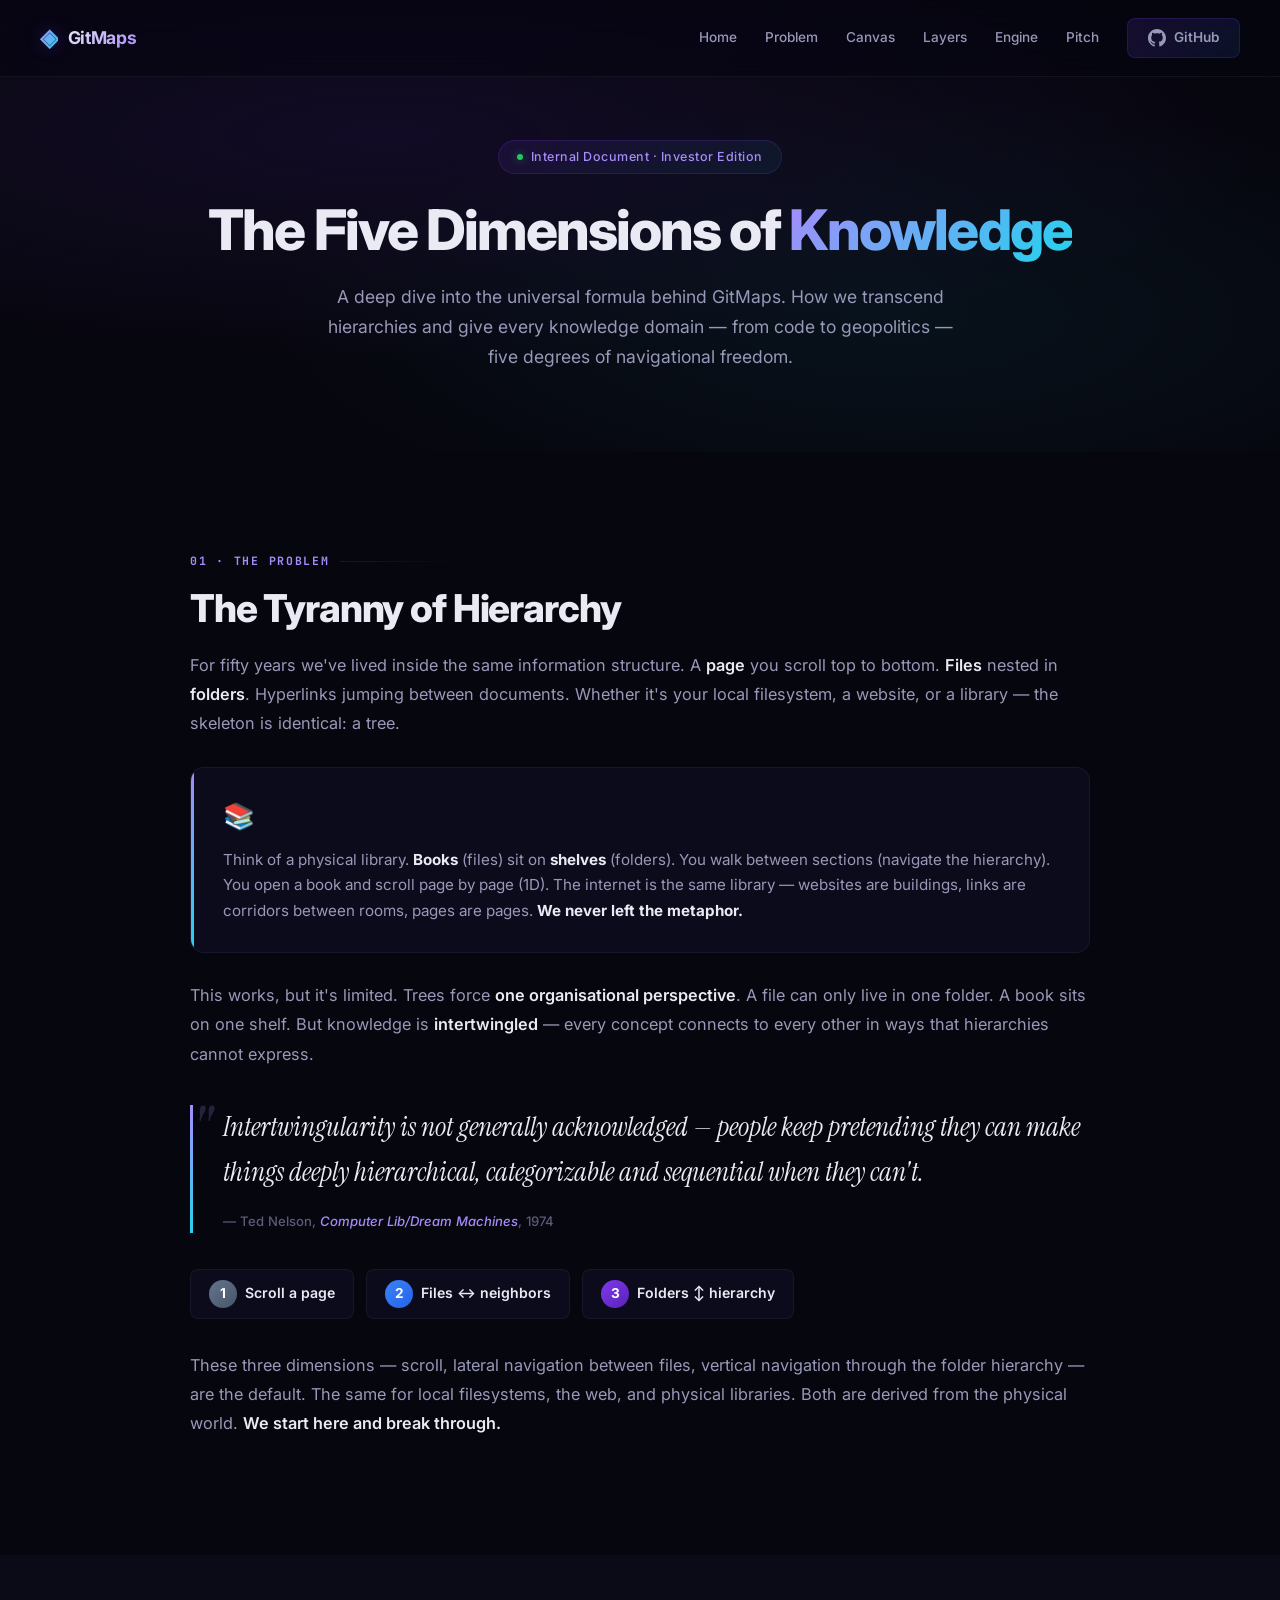
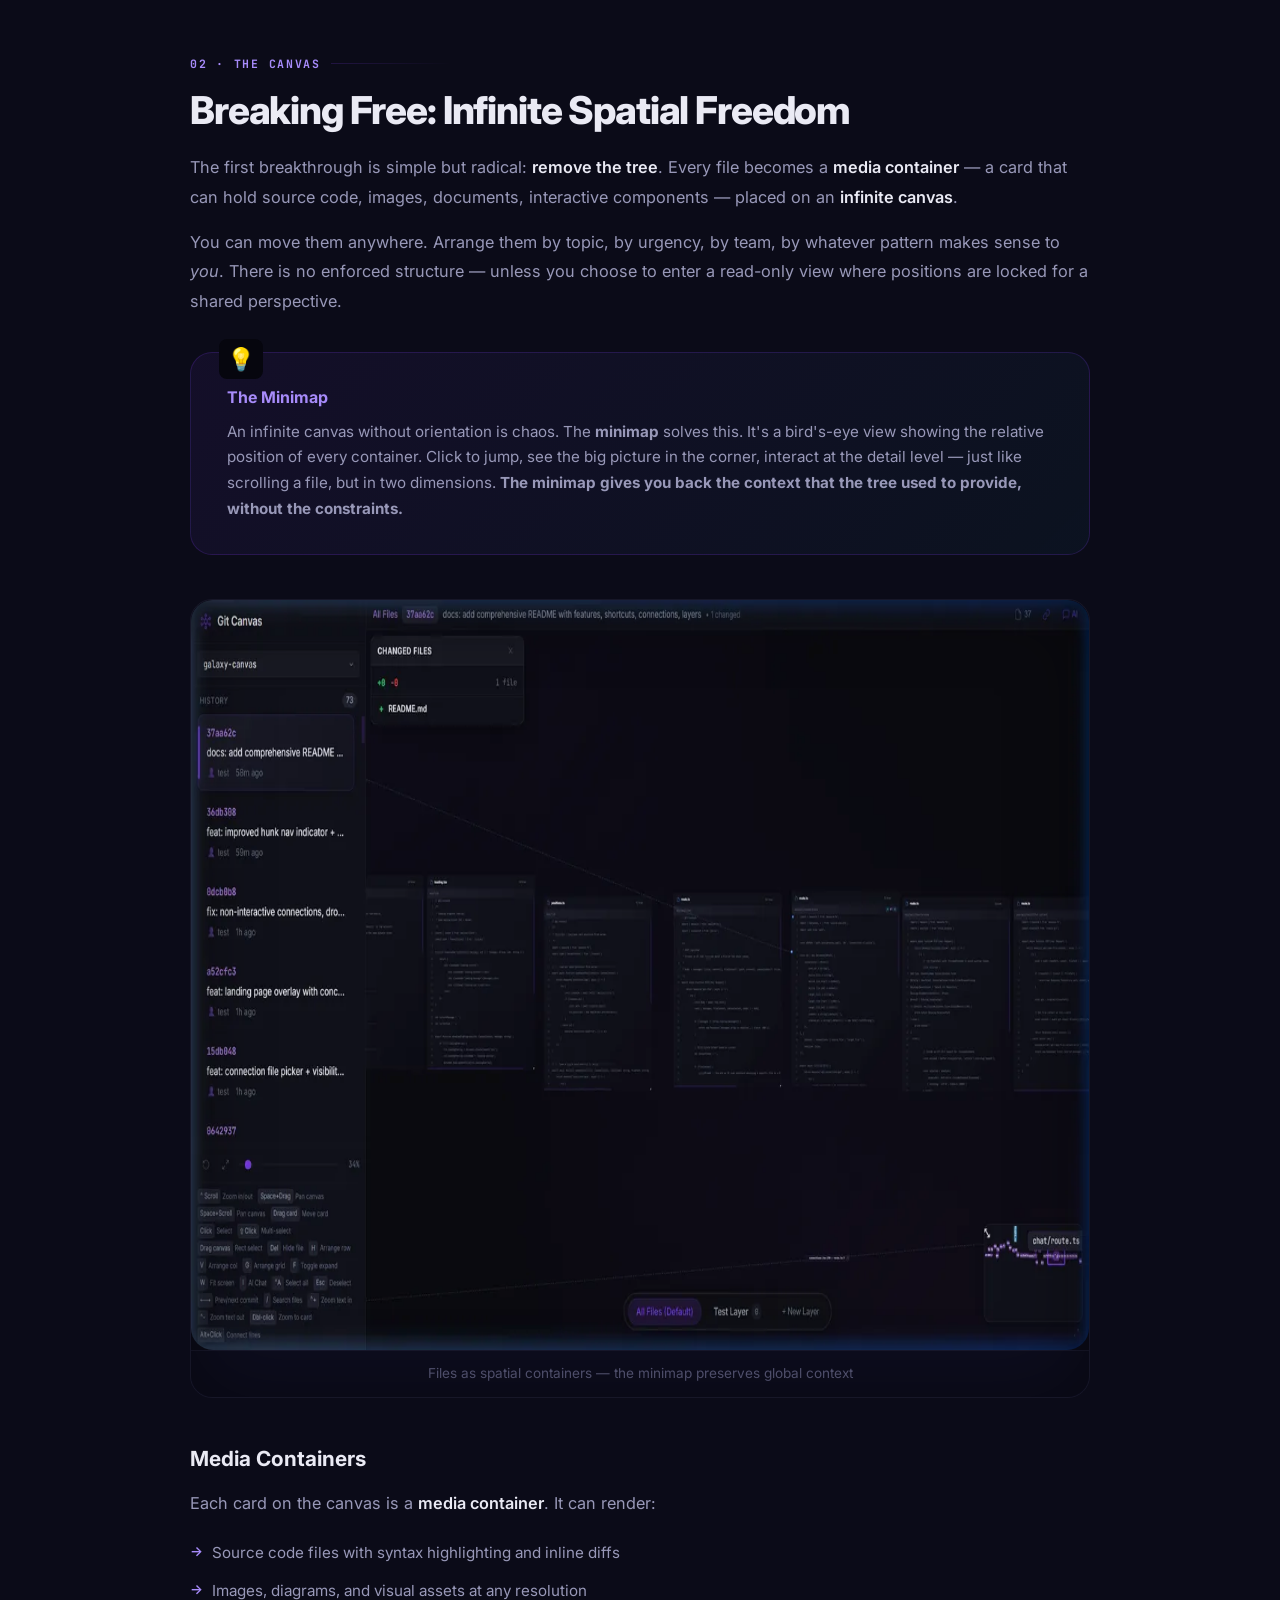
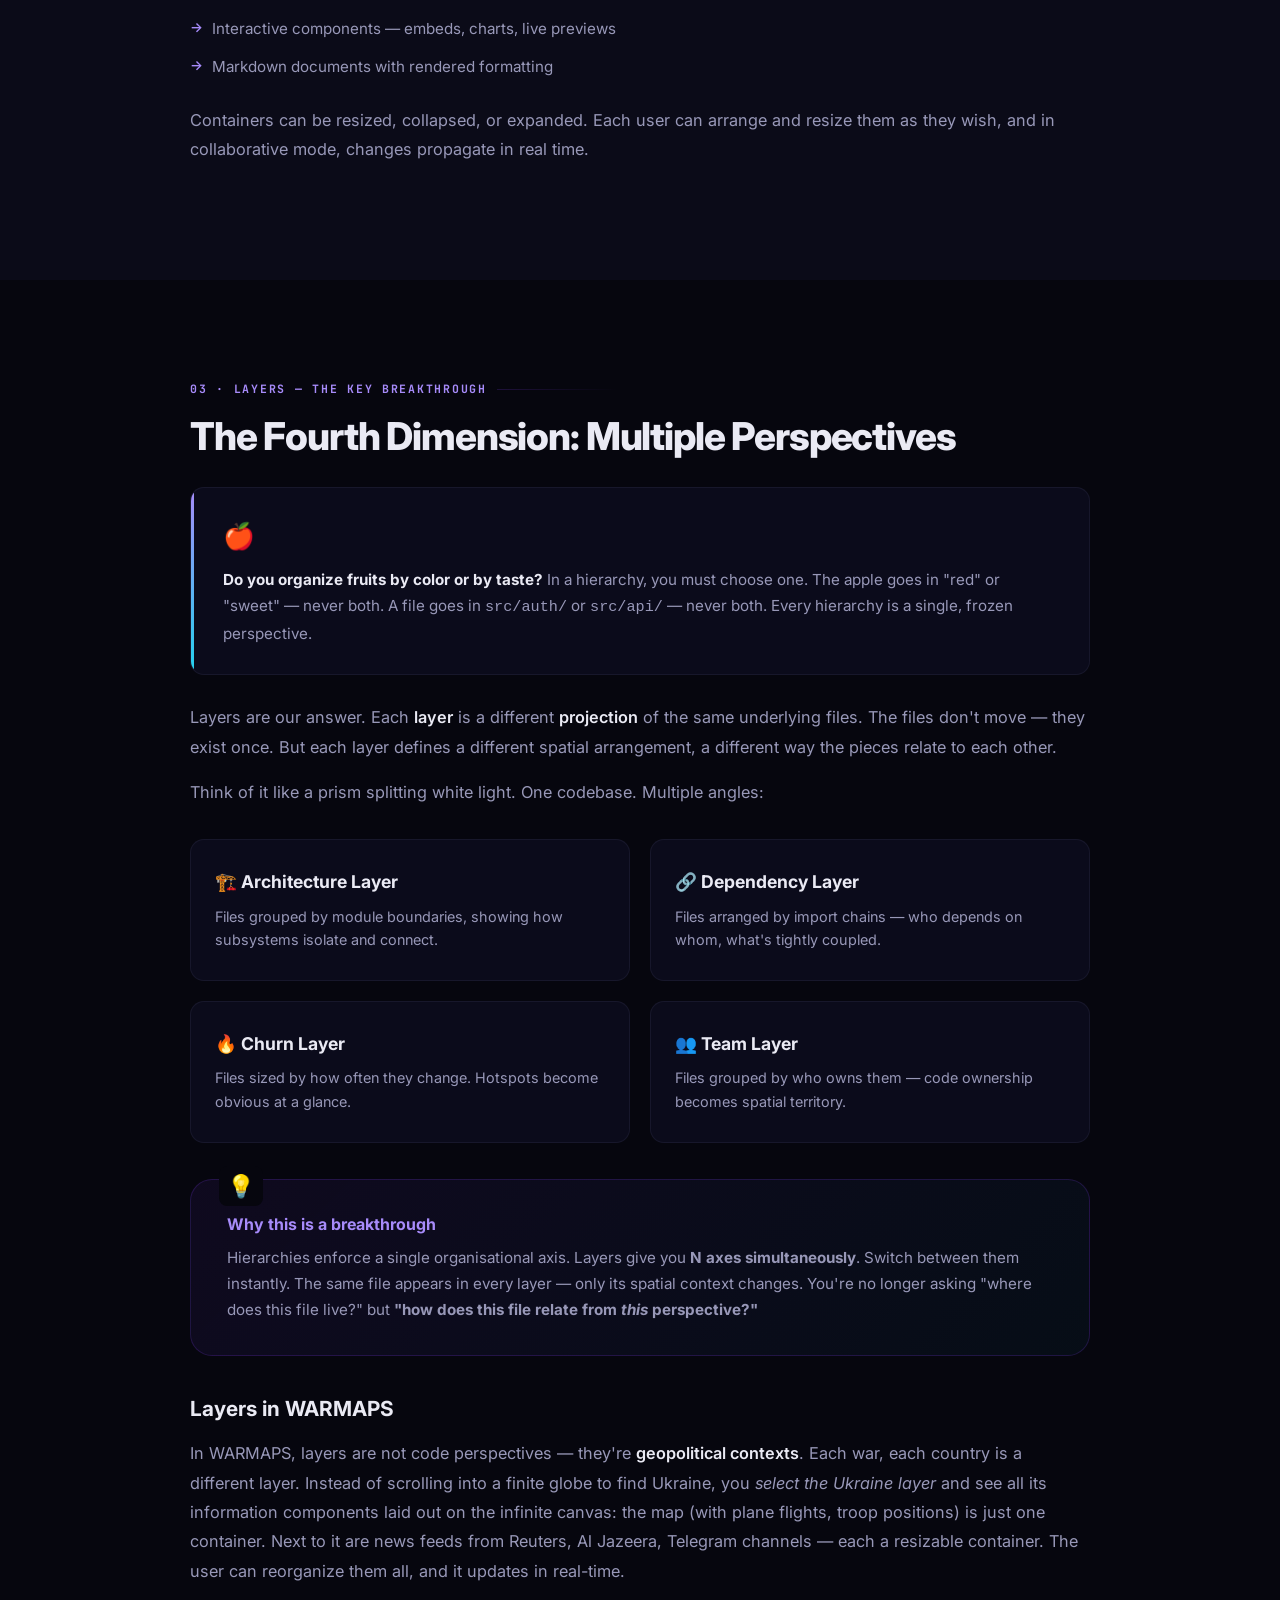
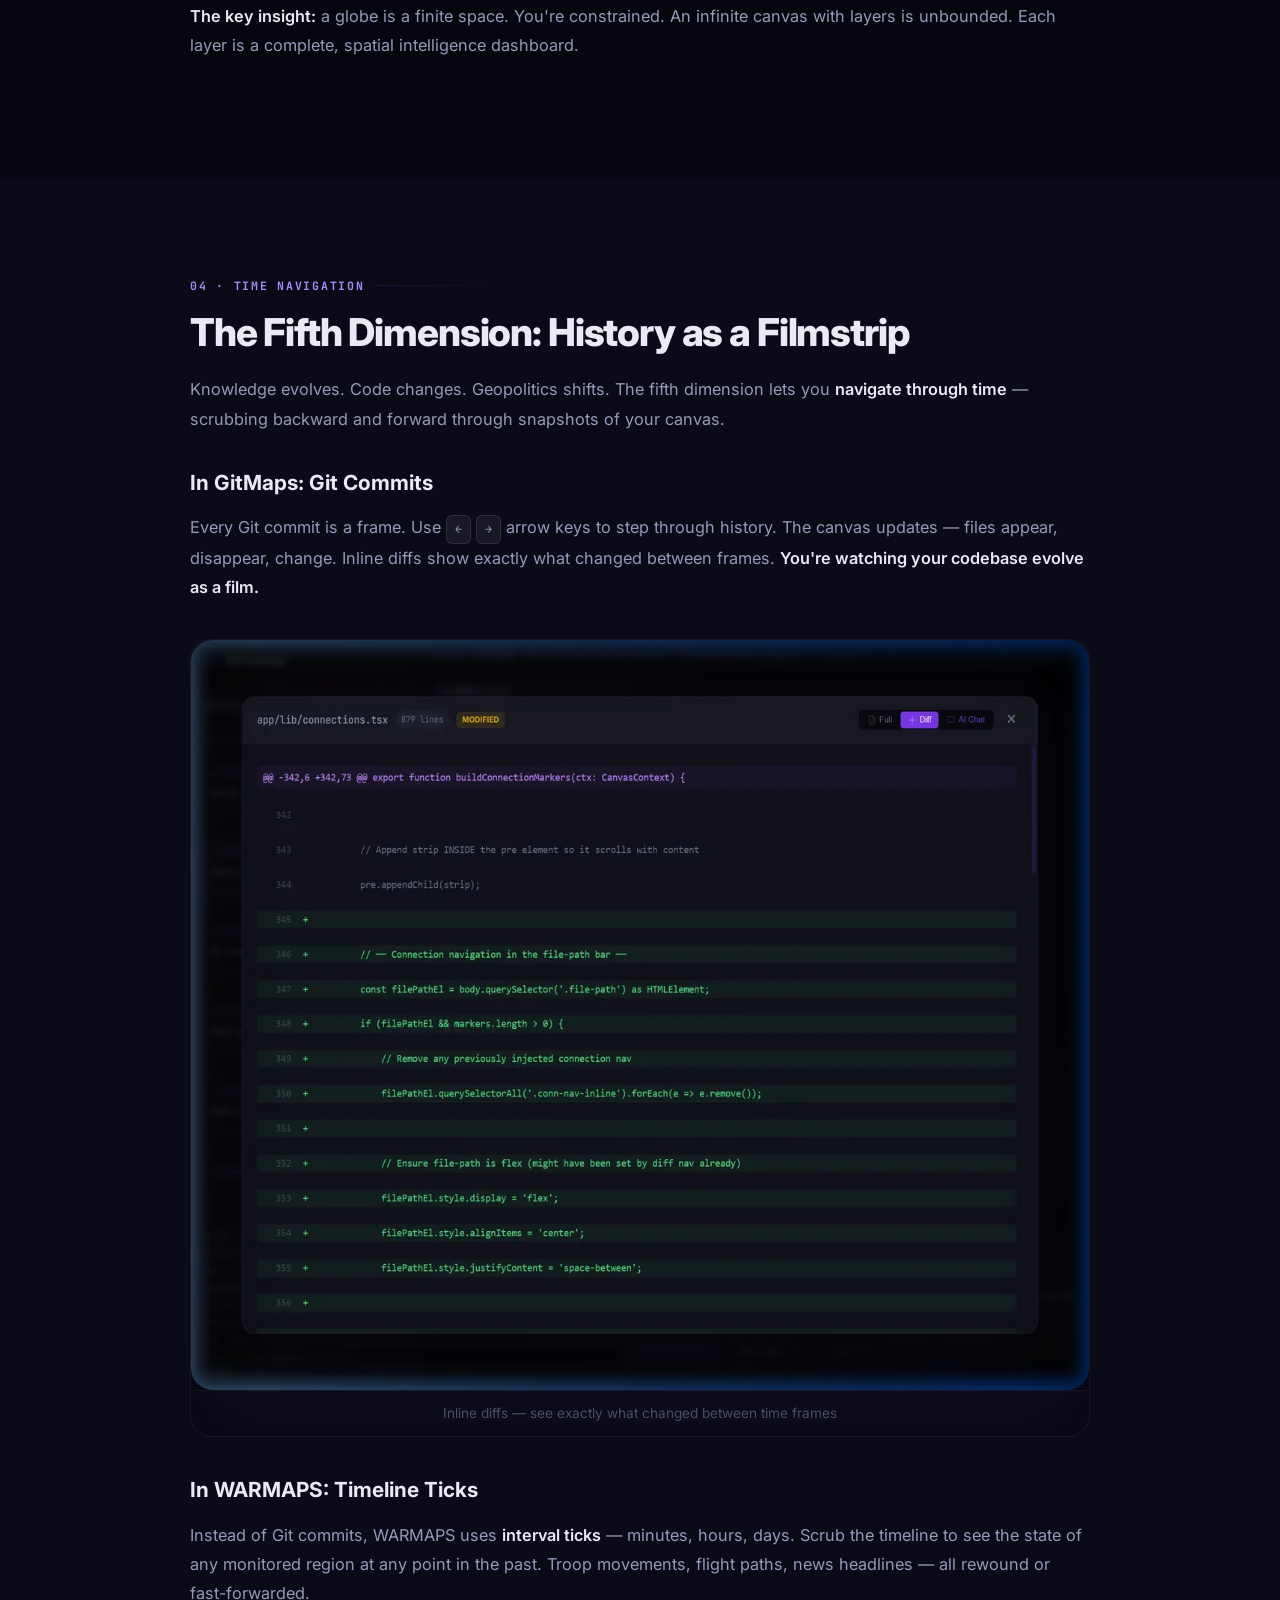
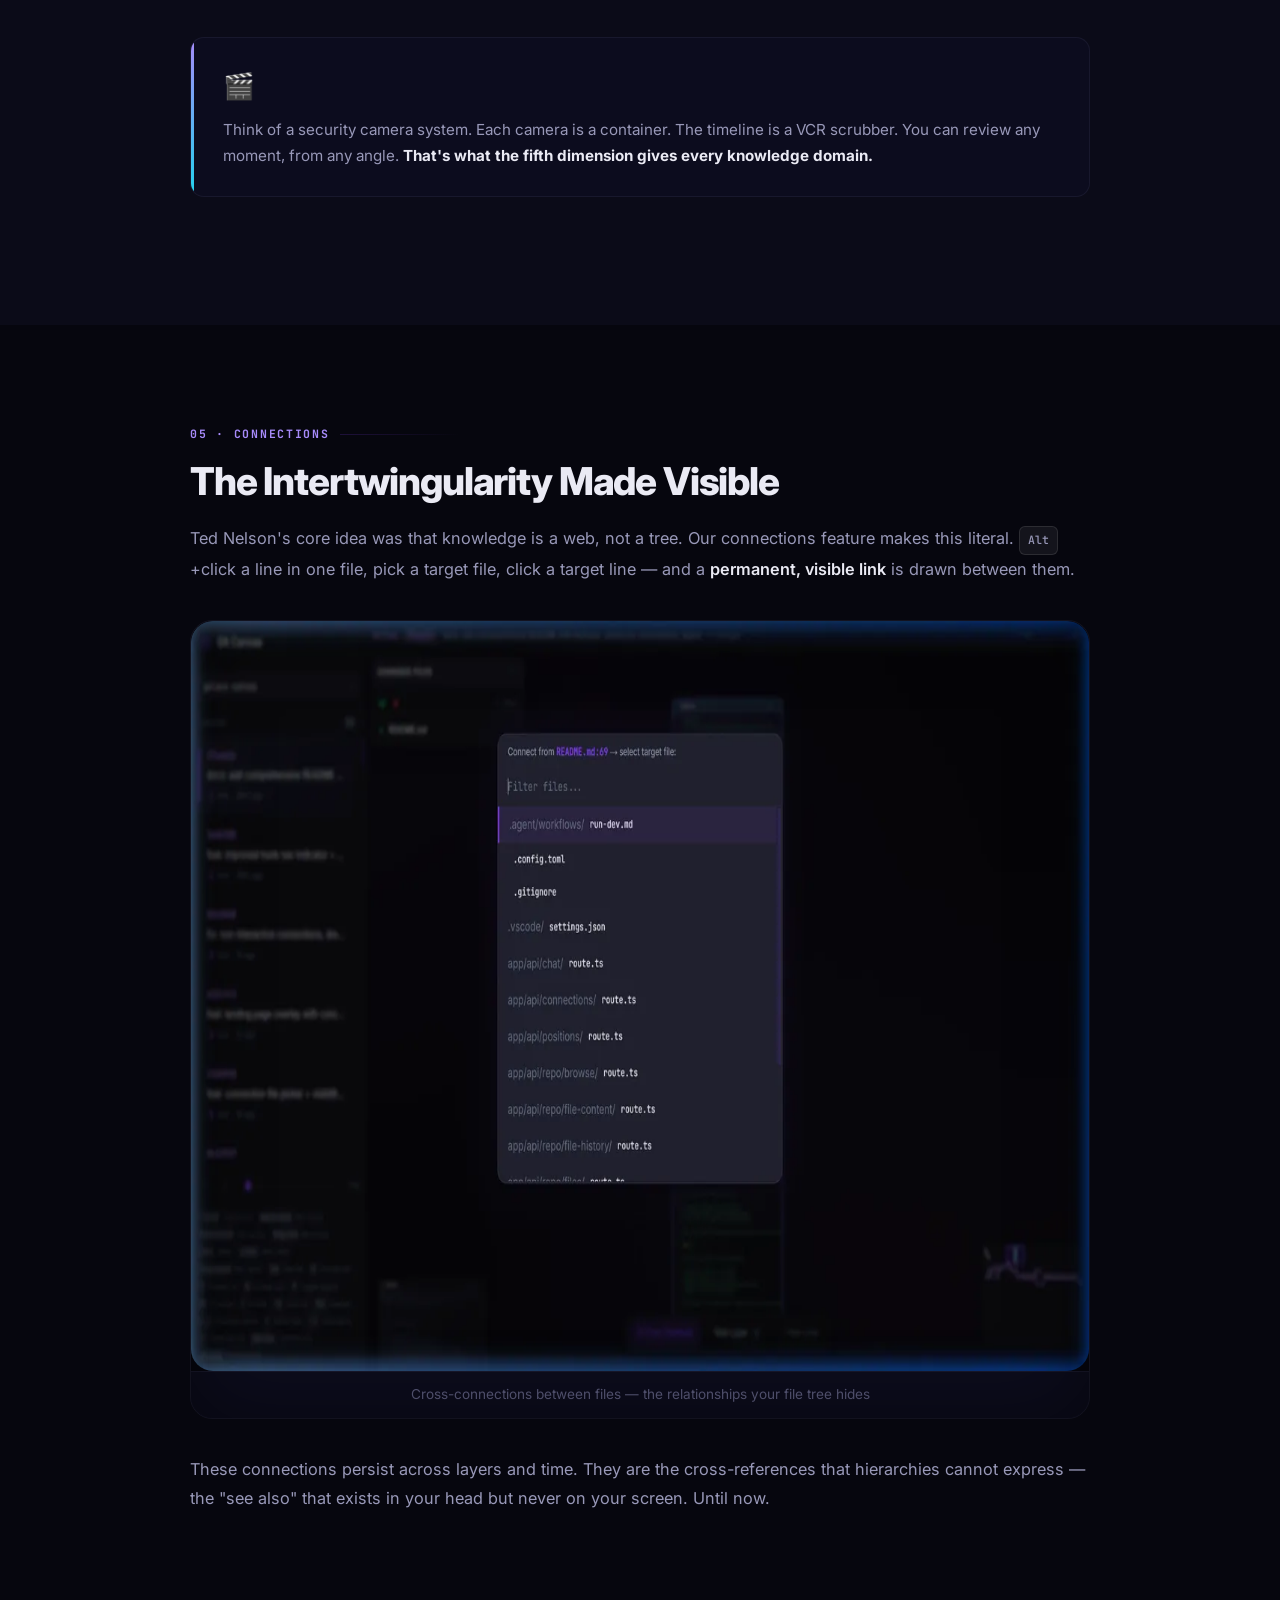
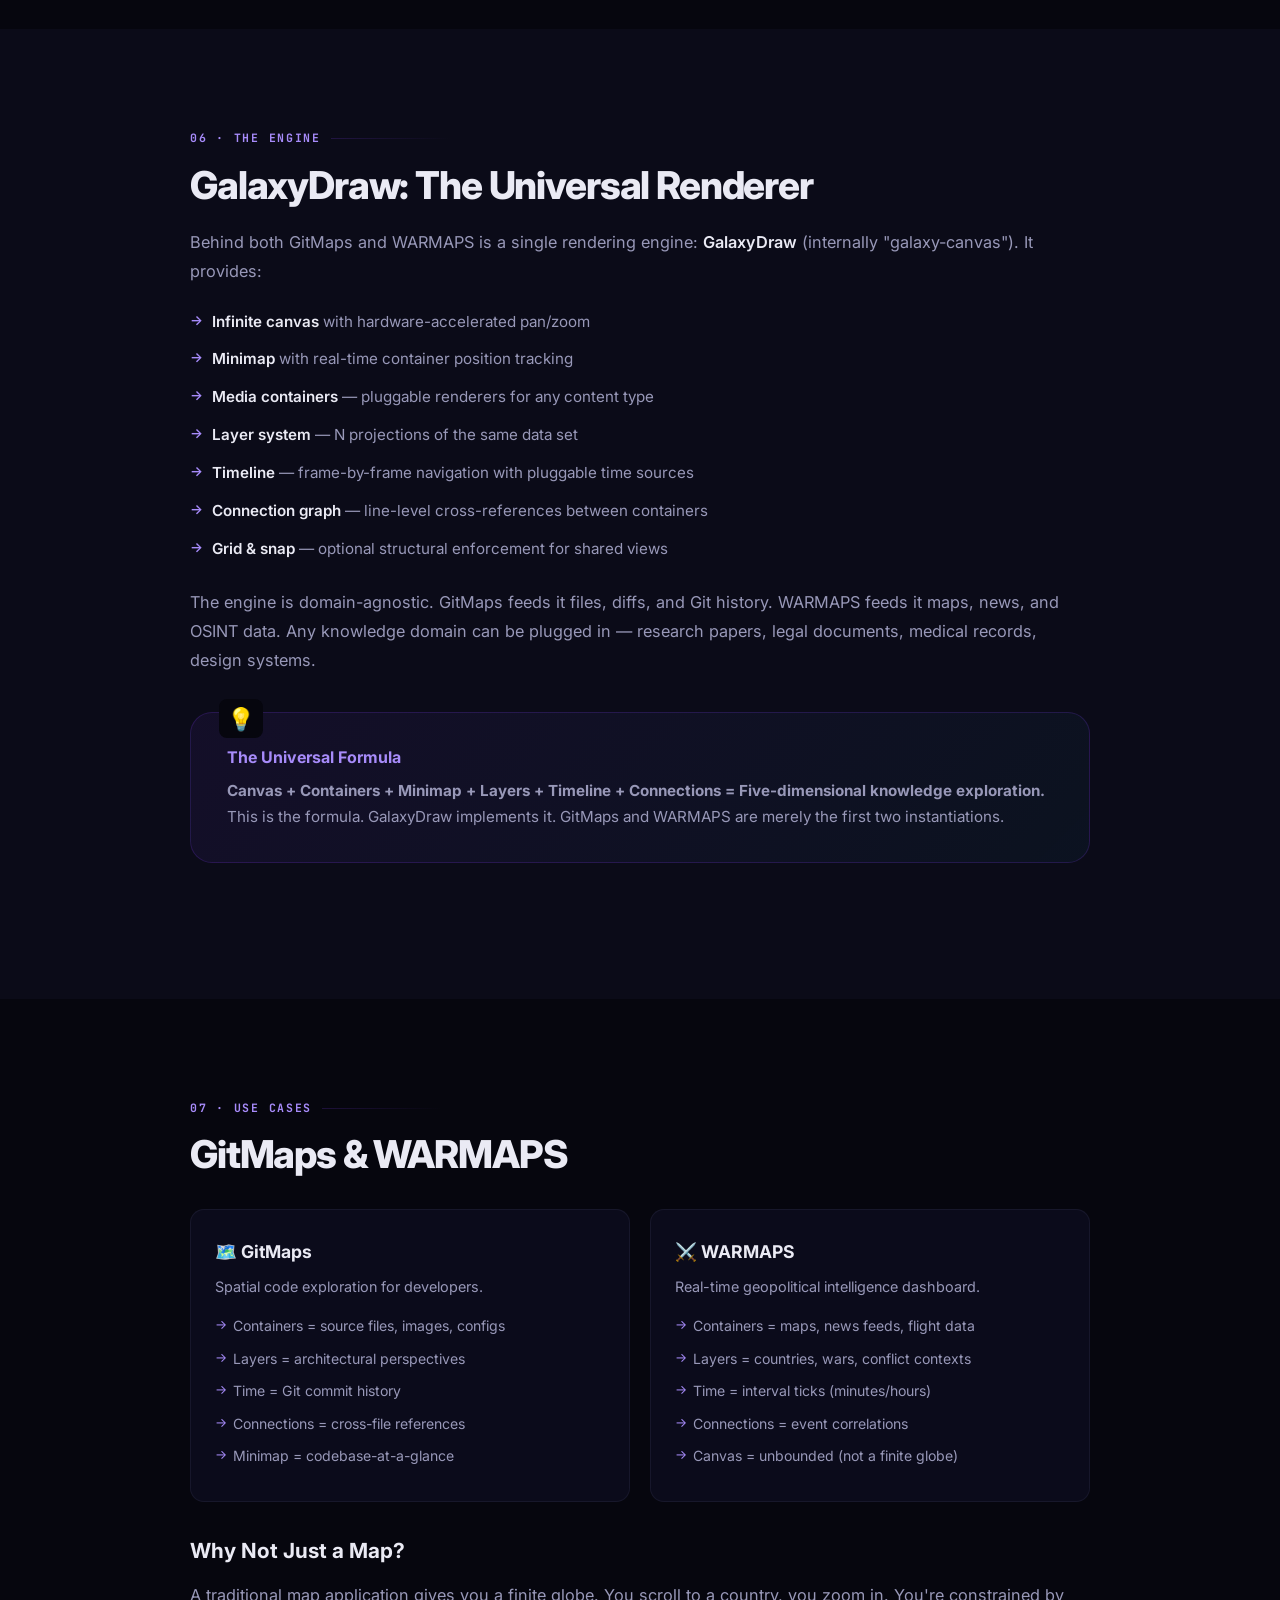
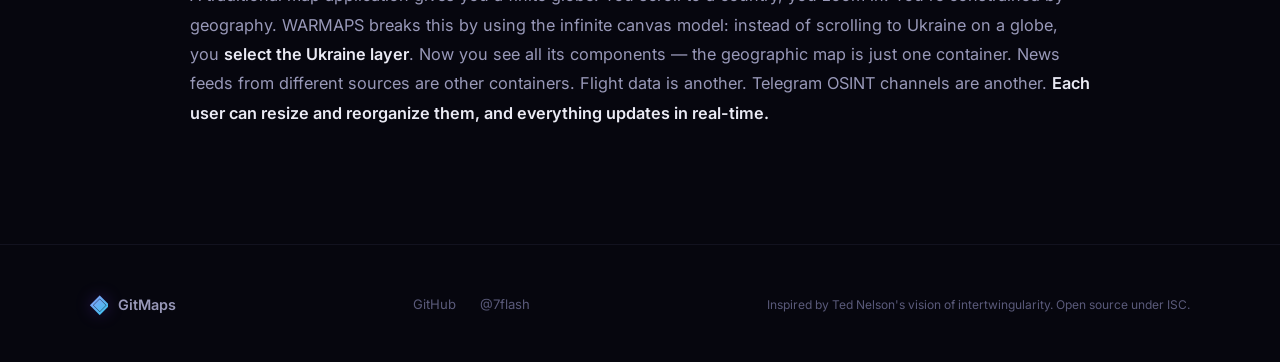
==== commit 24eec9b8: "feat: landing page assets + canvas demo + concepts/pitch updates" ====
--- a/concepts.html
+++ b/concepts.html
@@ -167,8 +167,8 @@
             </div>
 
             <div class="product-screenshot" style="margin:44px 0">
-                <img src="img-canvas.png" alt="GitMaps canvas with minimap showing spatial file arrangement"
-                    loading="lazy">
+                <img src="img-canvas.webp" alt="GitMaps canvas with minimap showing spatial file arrangement"
+                    loading="lazy" decoding="async" width="1200" height="750">
                 <p class="screenshot-caption">Files as spatial containers — the minimap preserves global
                     context</p>
             </div>
@@ -286,7 +286,8 @@
             </p>
 
             <div class="product-screenshot" style="margin:36px 0">
-                <img src="img-diff.png" alt="Inline diff view showing code changes between commits" loading="lazy">
+                <img src="img-diff.webp" alt="Inline diff view showing code changes between commits" loading="lazy"
+                    decoding="async" width="1200" height="750">
                 <p class="screenshot-caption">Inline diffs — see exactly what changed between time frames
                 </p>
             </div>
@@ -324,7 +325,8 @@
             </p>
 
             <div class="product-screenshot" style="margin:36px 0">
-                <img src="img-connections.png" alt="Visible connections between files on the canvas" loading="lazy">
+                <img src="img-connections.webp" alt="Visible connections between files on the canvas" loading="lazy"
+                    decoding="async" width="1200" height="750">
                 <p class="screenshot-caption">Cross-connections between files — the relationships your file
                     tree hides</p>
             </div>
--- a/styles.css
+++ b/styles.css
@@ -1915,7 +1915,311 @@
     }
 }
 
+/* ─── Interactive Canvas Demo ────────────────────────── */
+.live-demo-wrap {
+    margin: 44px 0;
+    border-radius: var(--radius-lg);
+    overflow: hidden;
+    border: 1px solid var(--border);
+    position: relative;
+    background: var(--bg-secondary);
+}
+
+.cd-container {
+    position: relative;
+    width: 100%;
+    height: 480px;
+    overflow: hidden;
+    cursor: grab;
+    background: var(--bg-primary);
+    background-image:
+        radial-gradient(ellipse 60% 50% at 30% 40%, rgba(124, 58, 237, 0.04), transparent),
+        radial-gradient(ellipse 40% 60% at 70% 60%, rgba(34, 211, 238, 0.03), transparent);
+    user-select: none;
+    -webkit-user-select: none;
+    touch-action: none;
+}
+
+.cd-container:active {
+    cursor: grabbing;
+}
+
+/* ─── File Cards ─────────────────────────────────────── */
+.cd-card {
+    background: rgba(10, 10, 28, 0.92);
+    border: 1px solid rgba(128, 128, 200, 0.15);
+    border-radius: 10px;
+    cursor: grab;
+    transition: box-shadow 0.25s ease, border-color 0.25s ease, transform 0.25s ease, opacity 0.25s ease, filter 0.25s ease;
+    box-shadow: 0 4px 20px rgba(0, 0, 0, 0.4);
+    backdrop-filter: blur(12px);
+}
+
+.cd-card:hover {
+    border-color: rgba(167, 139, 250, 0.35);
+    box-shadow: 0 8px 36px rgba(0, 0, 0, 0.5), 0 0 20px rgba(124, 58, 237, 0.1);
+    z-index: 5 !important;
+}
+
+.cd-card--dragging {
+    cursor: grabbing;
+    box-shadow: 0 16px 48px rgba(0, 0, 0, 0.6), 0 0 40px rgba(124, 58, 237, 0.15);
+    border-color: rgba(167, 139, 250, 0.5);
+    transform: scale(1.03);
+    z-index: 100 !important;
+}
+
+/* Connection-aware hover highlighting */
+.cd-card--dimmed {
+    opacity: 0.35;
+    filter: saturate(0.3);
+    transform: scale(0.98);
+}
+
+.cd-card--highlighted {
+    border-color: rgba(167, 139, 250, 0.6);
+    box-shadow: 0 8px 36px rgba(0, 0, 0, 0.5), 0 0 30px rgba(124, 58, 237, 0.2), 0 0 60px rgba(124, 58, 237, 0.08);
+    transform: scale(1.02);
+    z-index: 8 !important;
+}
+
+.cd-card--connected {
+    border-color: rgba(167, 139, 250, 0.35);
+    box-shadow: 0 8px 32px rgba(0, 0, 0, 0.45), 0 0 20px rgba(124, 58, 237, 0.12);
+    z-index: 6 !important;
+}
+
+.cd-card-header {
+    display: flex;
+    align-items: center;
+    gap: 5px;
+    padding: 7px 10px;
+    border-bottom: 1px solid rgba(128, 128, 200, 0.08);
+    background: rgba(0, 0, 0, 0.25);
+    border-radius: 10px 10px 0 0;
+}
+
+.cd-dot {
+    width: 7px;
+    height: 7px;
+    border-radius: 50%;
+    opacity: 0.7;
+}
+
+.cd-card-name {
+    font-family: var(--font-mono);
+    font-size: 0.62rem;
+    color: var(--text-muted);
+    margin-left: 5px;
+    letter-spacing: 0.02em;
+}
+
+.cd-card-body {
+    padding: 6px 0;
+}
+
+.cd-line {
+    display: flex;
+    align-items: center;
+    height: 20px;
+    padding: 0 10px;
+    font-family: var(--font-mono);
+    font-size: 0.58rem;
+    line-height: 20px;
+    white-space: nowrap;
+    overflow: hidden;
+    transition: background 0.15s ease;
+}
+
+.cd-line:hover {
+    background: rgba(128, 128, 200, 0.06);
+}
+
+.cd-line-num {
+    width: 18px;
+    text-align: right;
+    color: rgba(128, 128, 180, 0.25);
+    margin-right: 8px;
+    font-size: 0.5rem;
+    flex-shrink: 0;
+}
+
+/* Syntax tokens */
+.cd-tok-kw {
+    color: #c084fc;
+}
+
+.cd-tok-str {
+    color: #34d399;
+}
+
+.cd-tok-fn {
+    color: #60a5fa;
+}
+
+.cd-tok-type {
+    color: #fbbf24;
+}
+
+.cd-tok-num {
+    color: #fb923c;
+}
+
+/* ─── Minimap ────────────────────────────────────────── */
+.cd-minimap {
+    position: absolute;
+    bottom: 16px;
+    right: 16px;
+    width: 120px;
+    height: 80px;
+    background: rgba(10, 10, 28, 0.85);
+    border: 1px solid rgba(128, 128, 200, 0.15);
+    border-radius: 8px;
+    z-index: 20;
+    cursor: pointer;
+    overflow: hidden;
+    backdrop-filter: blur(8px);
+    transition: border-color 0.2s ease, box-shadow 0.2s ease;
+}
+
+.cd-minimap:hover {
+    border-color: rgba(34, 211, 238, 0.4);
+    box-shadow: 0 0 16px rgba(34, 211, 238, 0.1);
+}
+
+/* ─── Hint overlay ───────────────────────────────────── */
+.cd-hint {
+    position: absolute;
+    bottom: 16px;
+    left: 50%;
+    transform: translateX(-50%);
+    display: flex;
+    gap: 10px;
+    align-items: center;
+    padding: 6px 18px;
+    background: rgba(10, 10, 28, 0.8);
+    border: 1px solid rgba(128, 128, 200, 0.12);
+    border-radius: 100px;
+    font-size: 0.72rem;
+    color: var(--text-muted);
+    z-index: 20;
+    pointer-events: none;
+    backdrop-filter: blur(8px);
+    transition: opacity 0.4s ease;
+    animation: hintPulse 3s ease-in-out infinite;
+}
+
+@keyframes hintPulse {
+
+    0%,
+    100% {
+        opacity: 0.7;
+    }
+
+    50% {
+        opacity: 1;
+    }
+}
+
+/* ─── Entrance animation ─────────────────────────────── */
+.cd-card {
+    opacity: 0;
+    transform: translateY(12px);
+}
+
+.cd-ready .cd-card {
+    animation: cardEntrance 0.6s ease-out forwards;
+}
+
+.cd-ready .cd-card:nth-child(2) {
+    animation-delay: 0.1s;
+}
+
+.cd-ready .cd-card:nth-child(3) {
+    animation-delay: 0.2s;
+}
+
+.cd-ready .cd-card:nth-child(4) {
+    animation-delay: 0.3s;
+}
+
+.cd-ready .cd-card:nth-child(5) {
+    animation-delay: 0.4s;
+}
+
+.cd-ready .cd-card:nth-child(6) {
+    animation-delay: 0.5s;
+}
+
+@keyframes cardEntrance {
+    from {
+        opacity: 0;
+        transform: translateY(12px) scale(0.95);
+    }
+
+    to {
+        opacity: 1;
+        transform: translateY(0) scale(1);
+    }
+}
+
+.cd-minimap {
+    opacity: 0;
+}
+
+.cd-ready .cd-minimap {
+    animation: cardEntrance 0.5s ease-out 0.6s forwards;
+}
+
+.cd-hint {
+    opacity: 0;
+}
+
+.cd-ready .cd-hint {
+    animation: cardEntrance 0.5s ease-out 0.8s forwards, hintPulse 3s ease-in-out 1.3s infinite;
+}
+
+/* Live demo wrap caption */
+.live-demo-wrap .screenshot-caption {
+    text-align: center;
+    font-size: 0.85rem;
+    color: var(--accent-light);
+    padding: 10px 16px;
+    background: rgba(124, 58, 237, 0.06);
+    margin: 0;
+    border-top: 1px solid var(--border);
+    font-weight: 500;
+}
+
+/* ─── Mobile: Canvas demo responsive ─────────────────── */
+@media (max-width: 768px) {
+    .cd-container {
+        height: 360px;
+    }
+
+    .cd-minimap {
+        width: 80px;
+        height: 50px;
+        bottom: 10px;
+        right: 10px;
+    }
+
+    .cd-hint {
+        font-size: 0.65rem;
+        padding: 5px 12px;
+        gap: 6px;
+    }
+}
+
 @media (max-width: 480px) {
+    .cd-container {
+        height: 280px;
+    }
+
+    .cd-hint {
+        font-size: 0.6rem;
+    }
+
     .hero-actions {
         flex-direction: column;
         align-items: center;
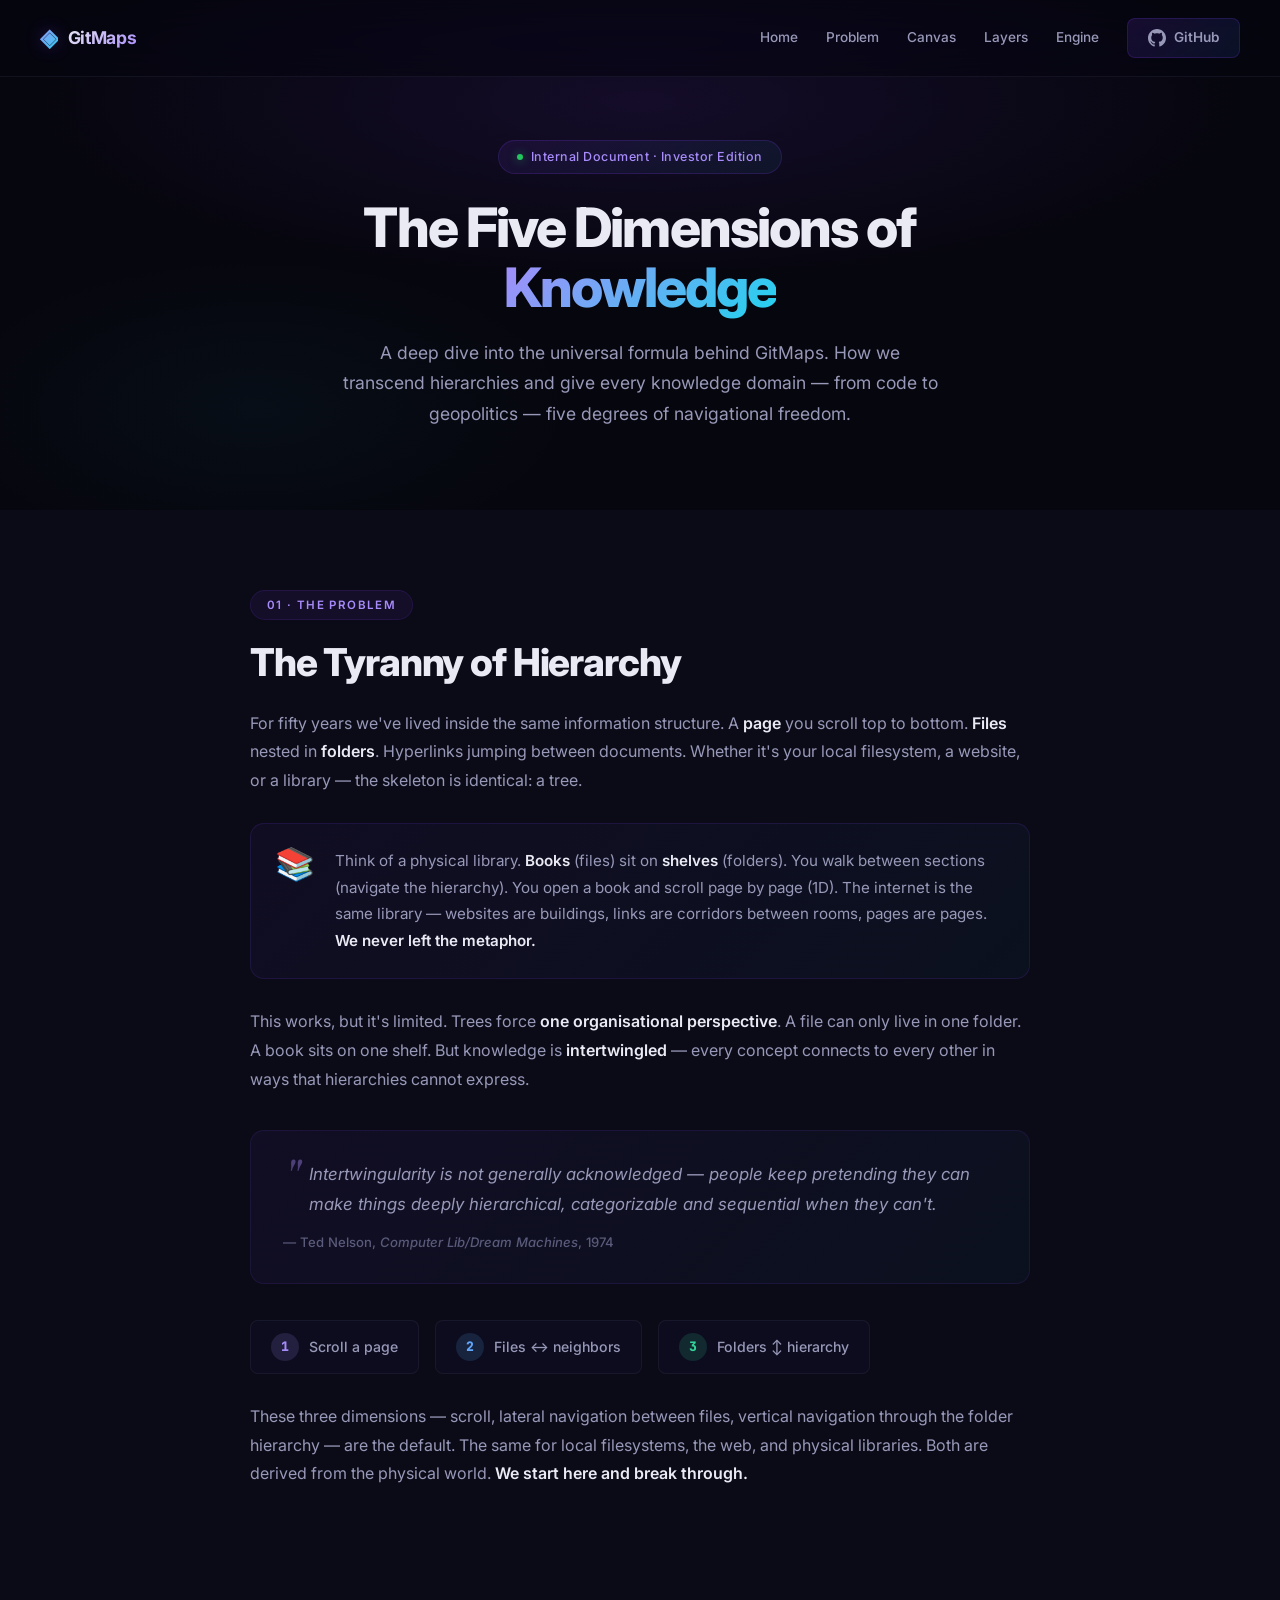
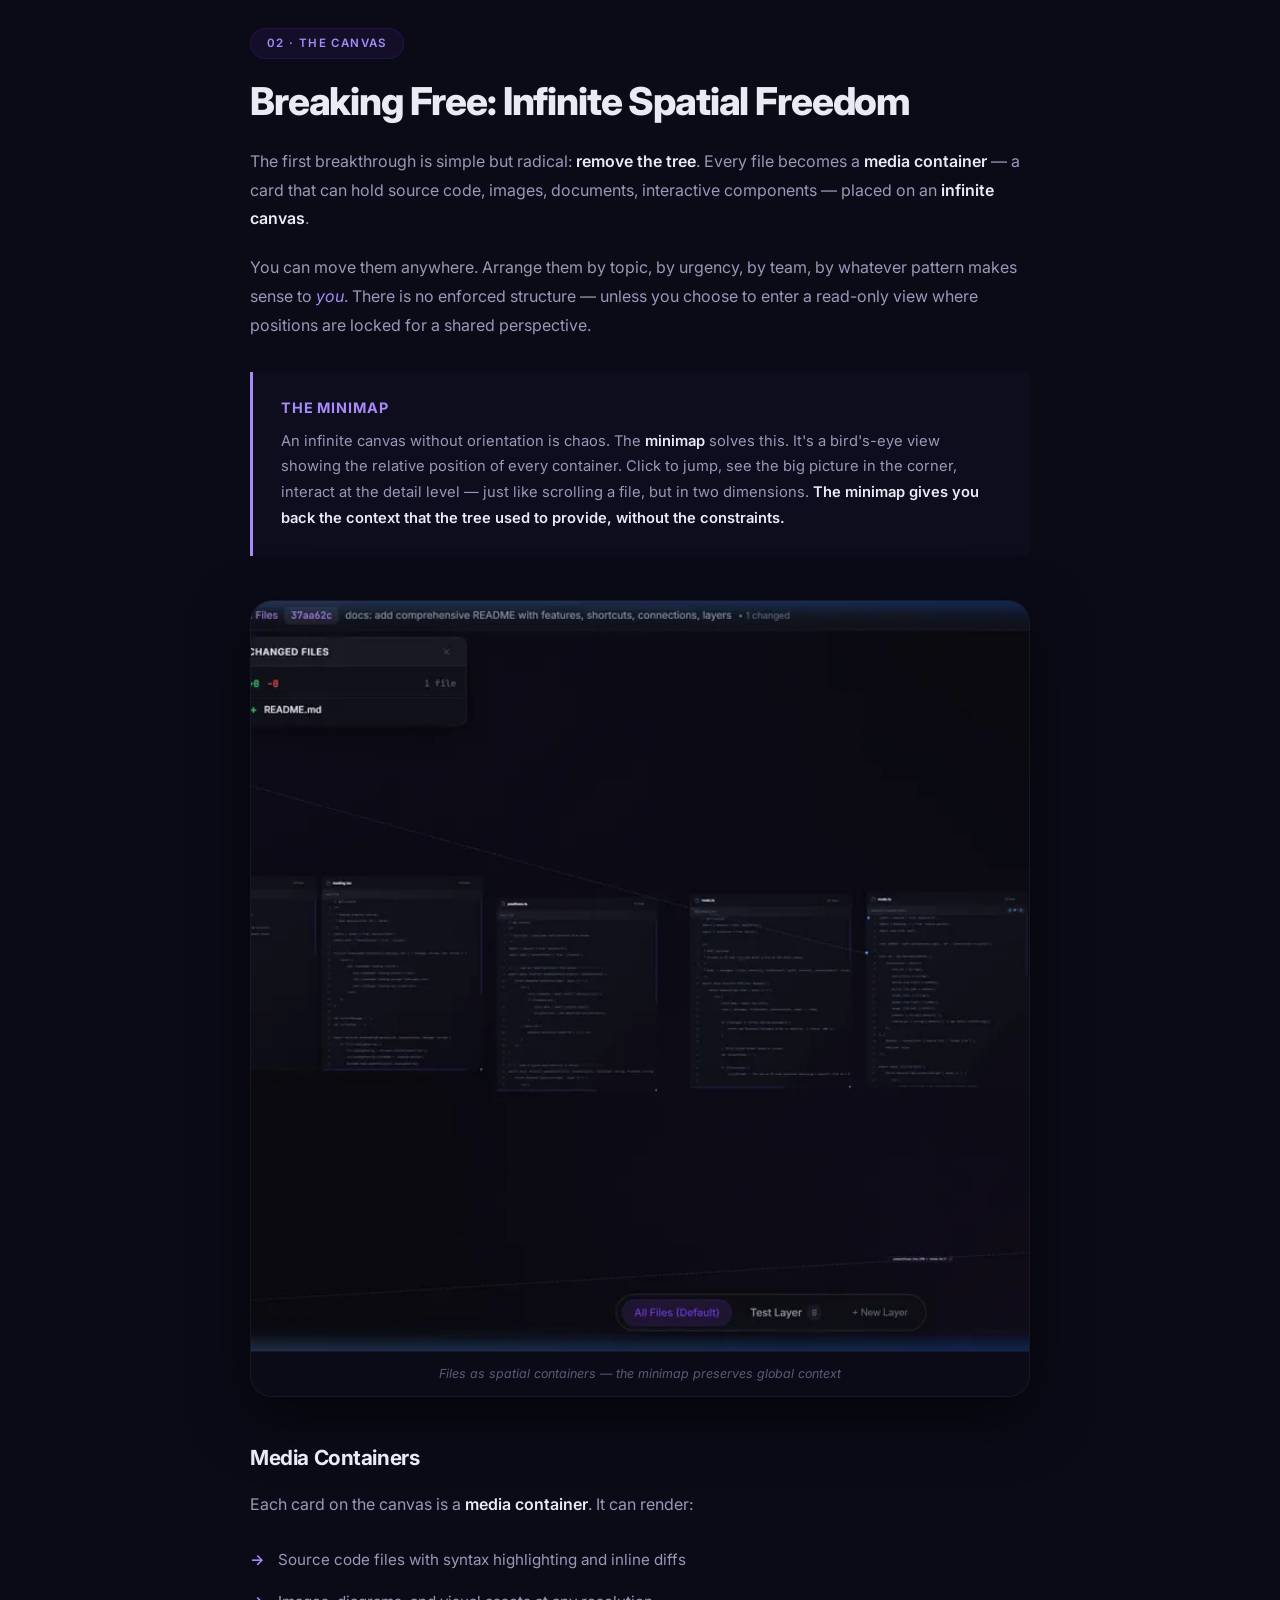
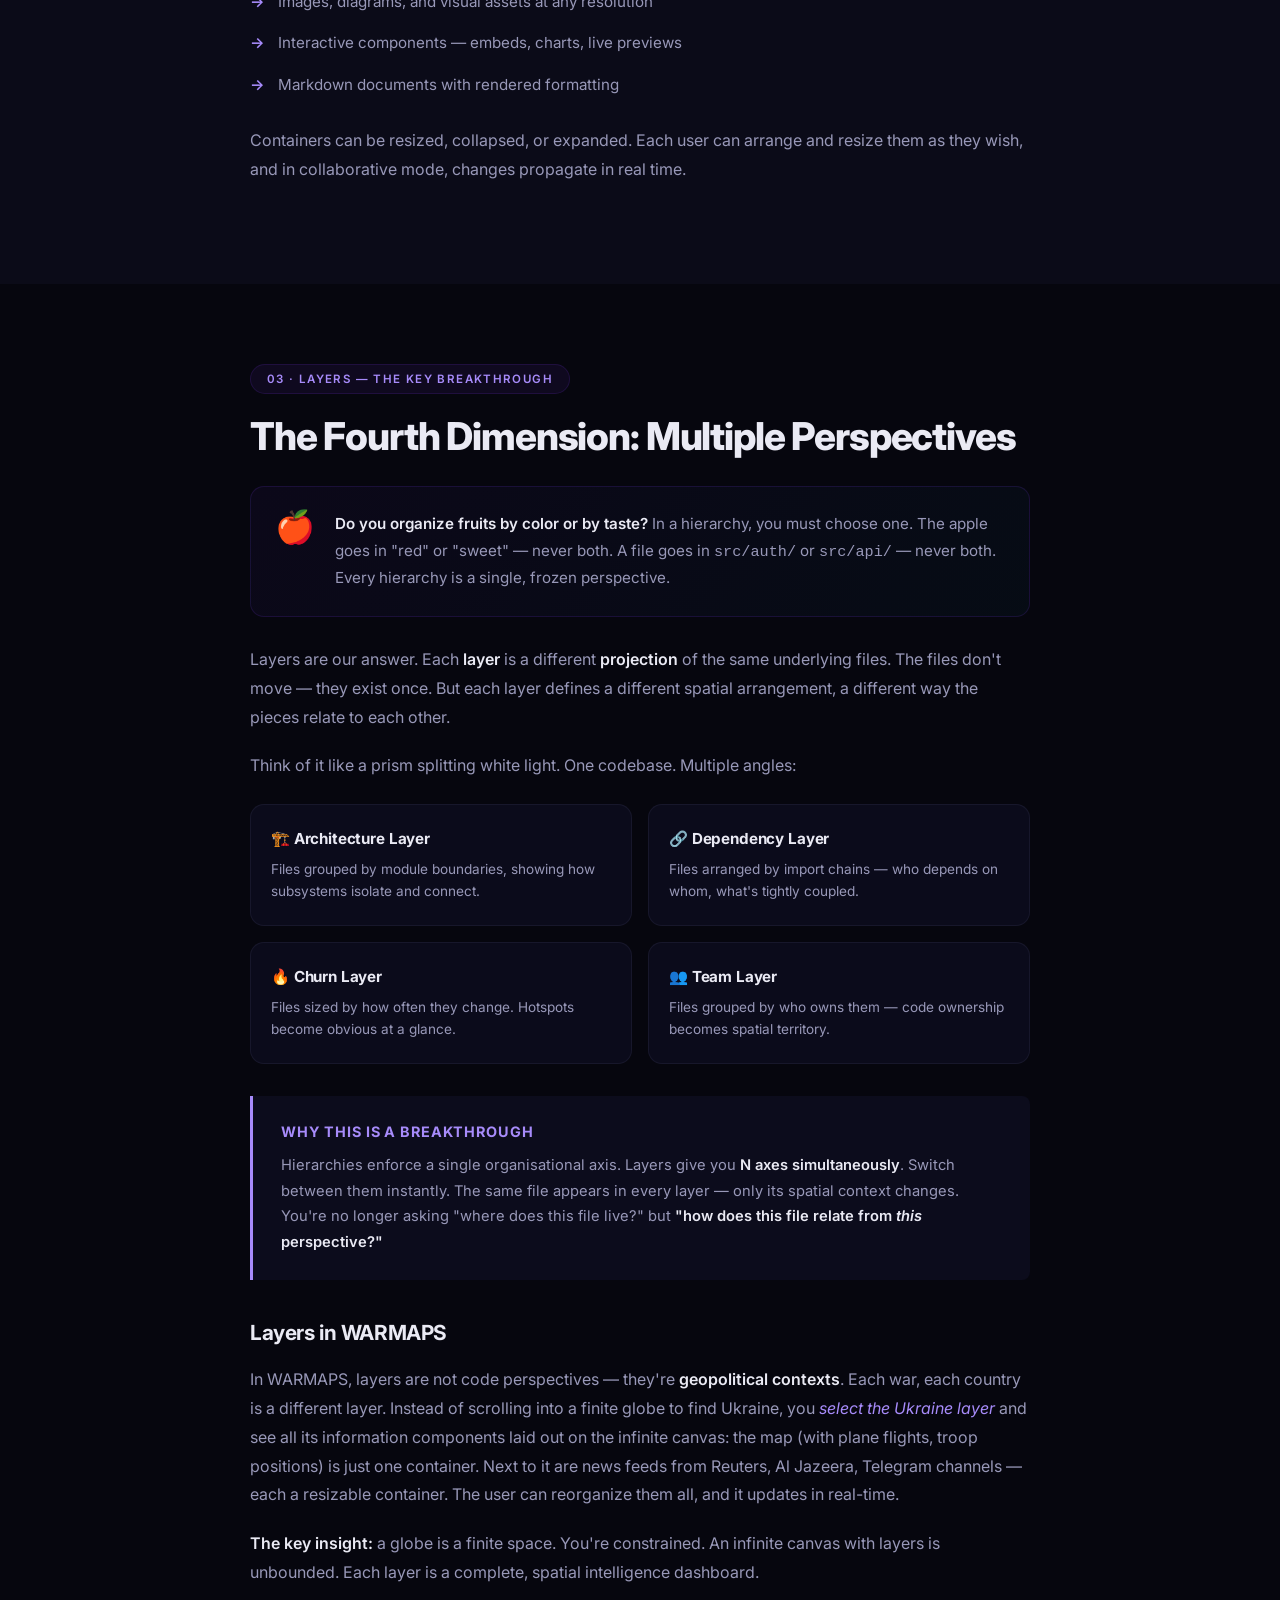
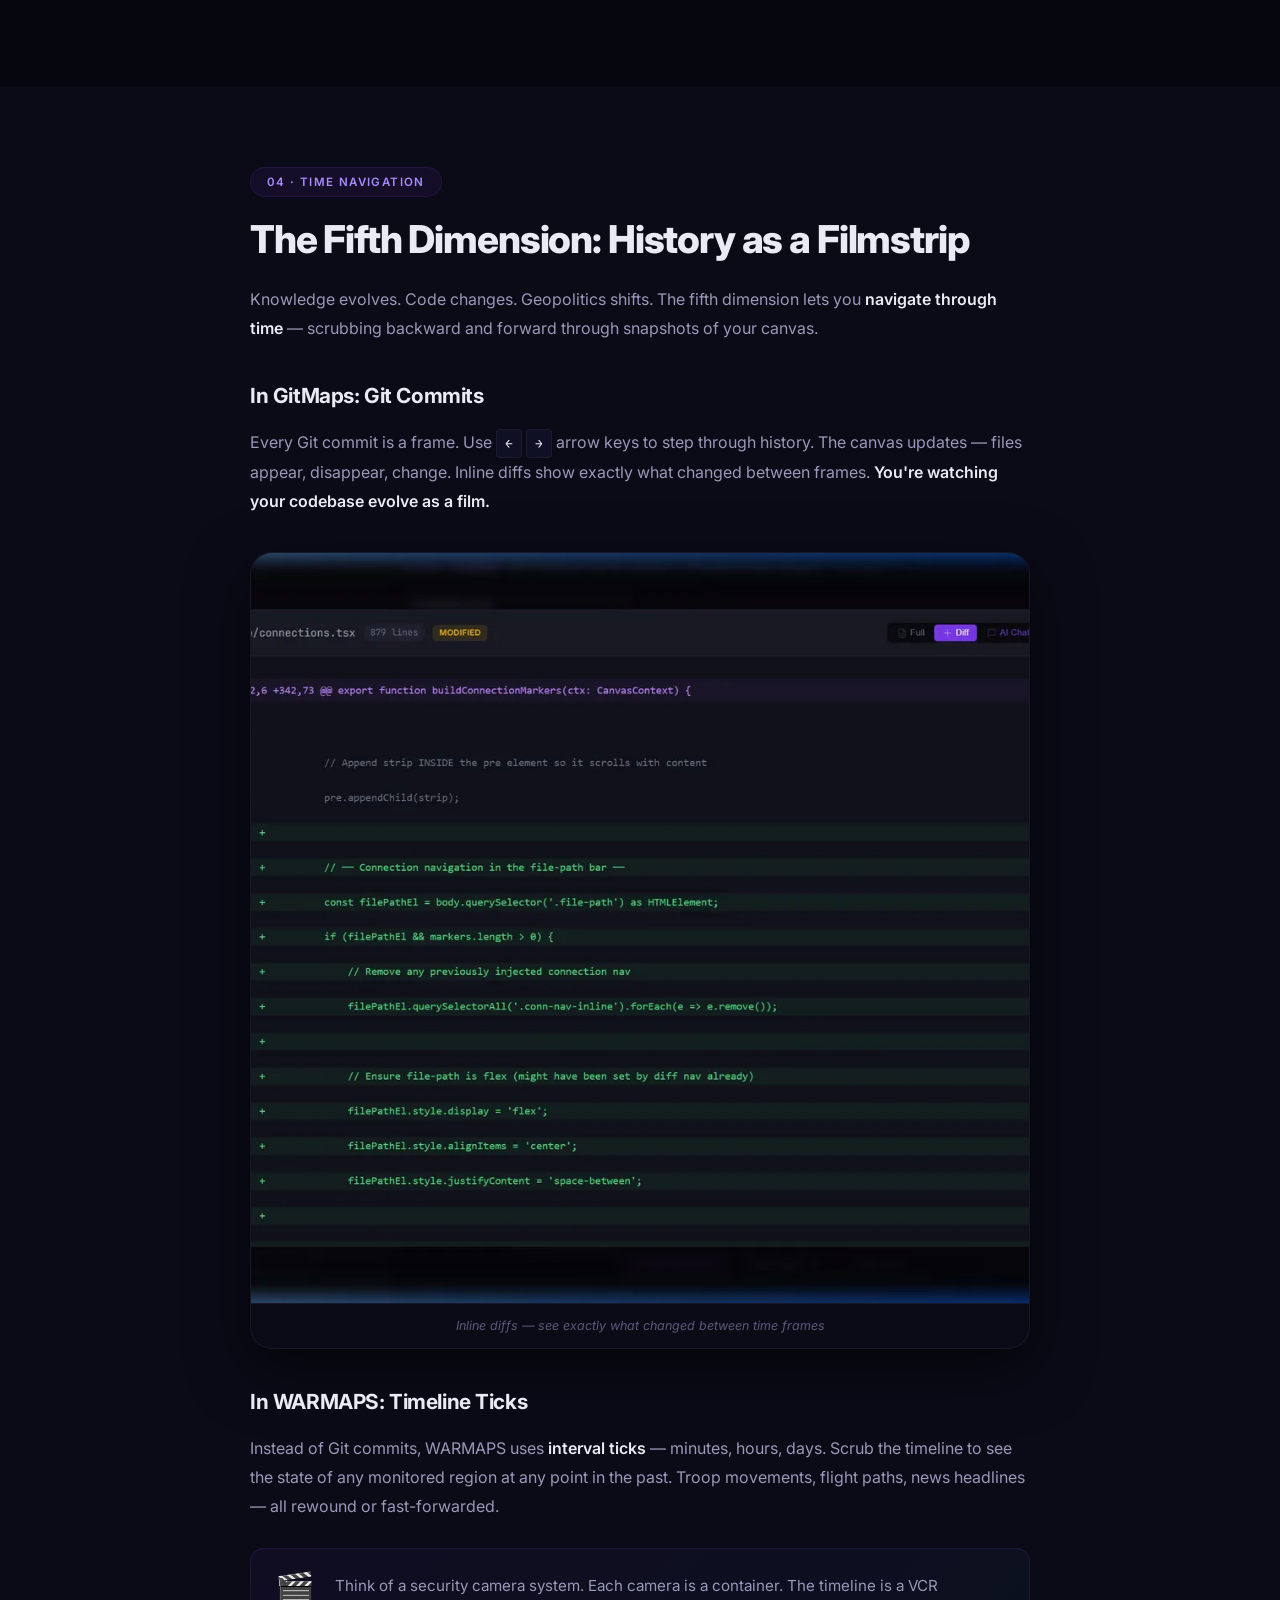
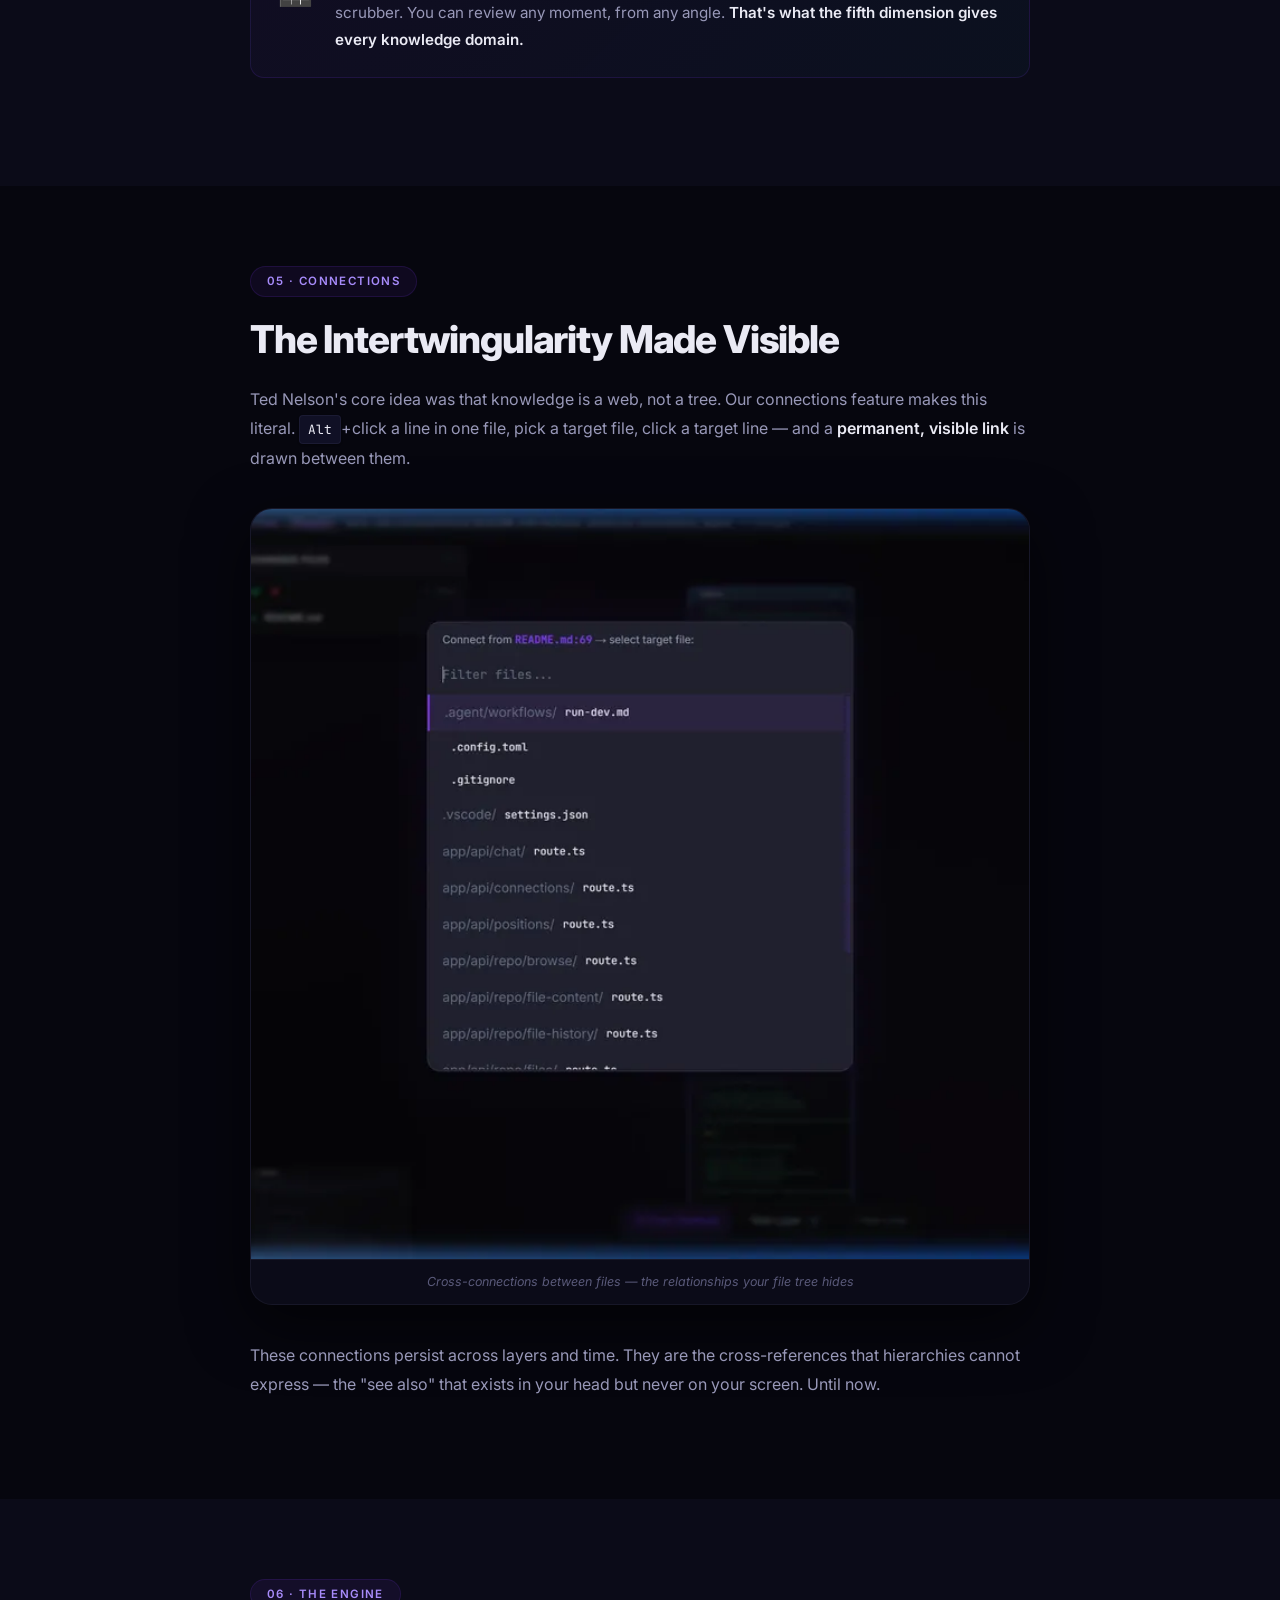
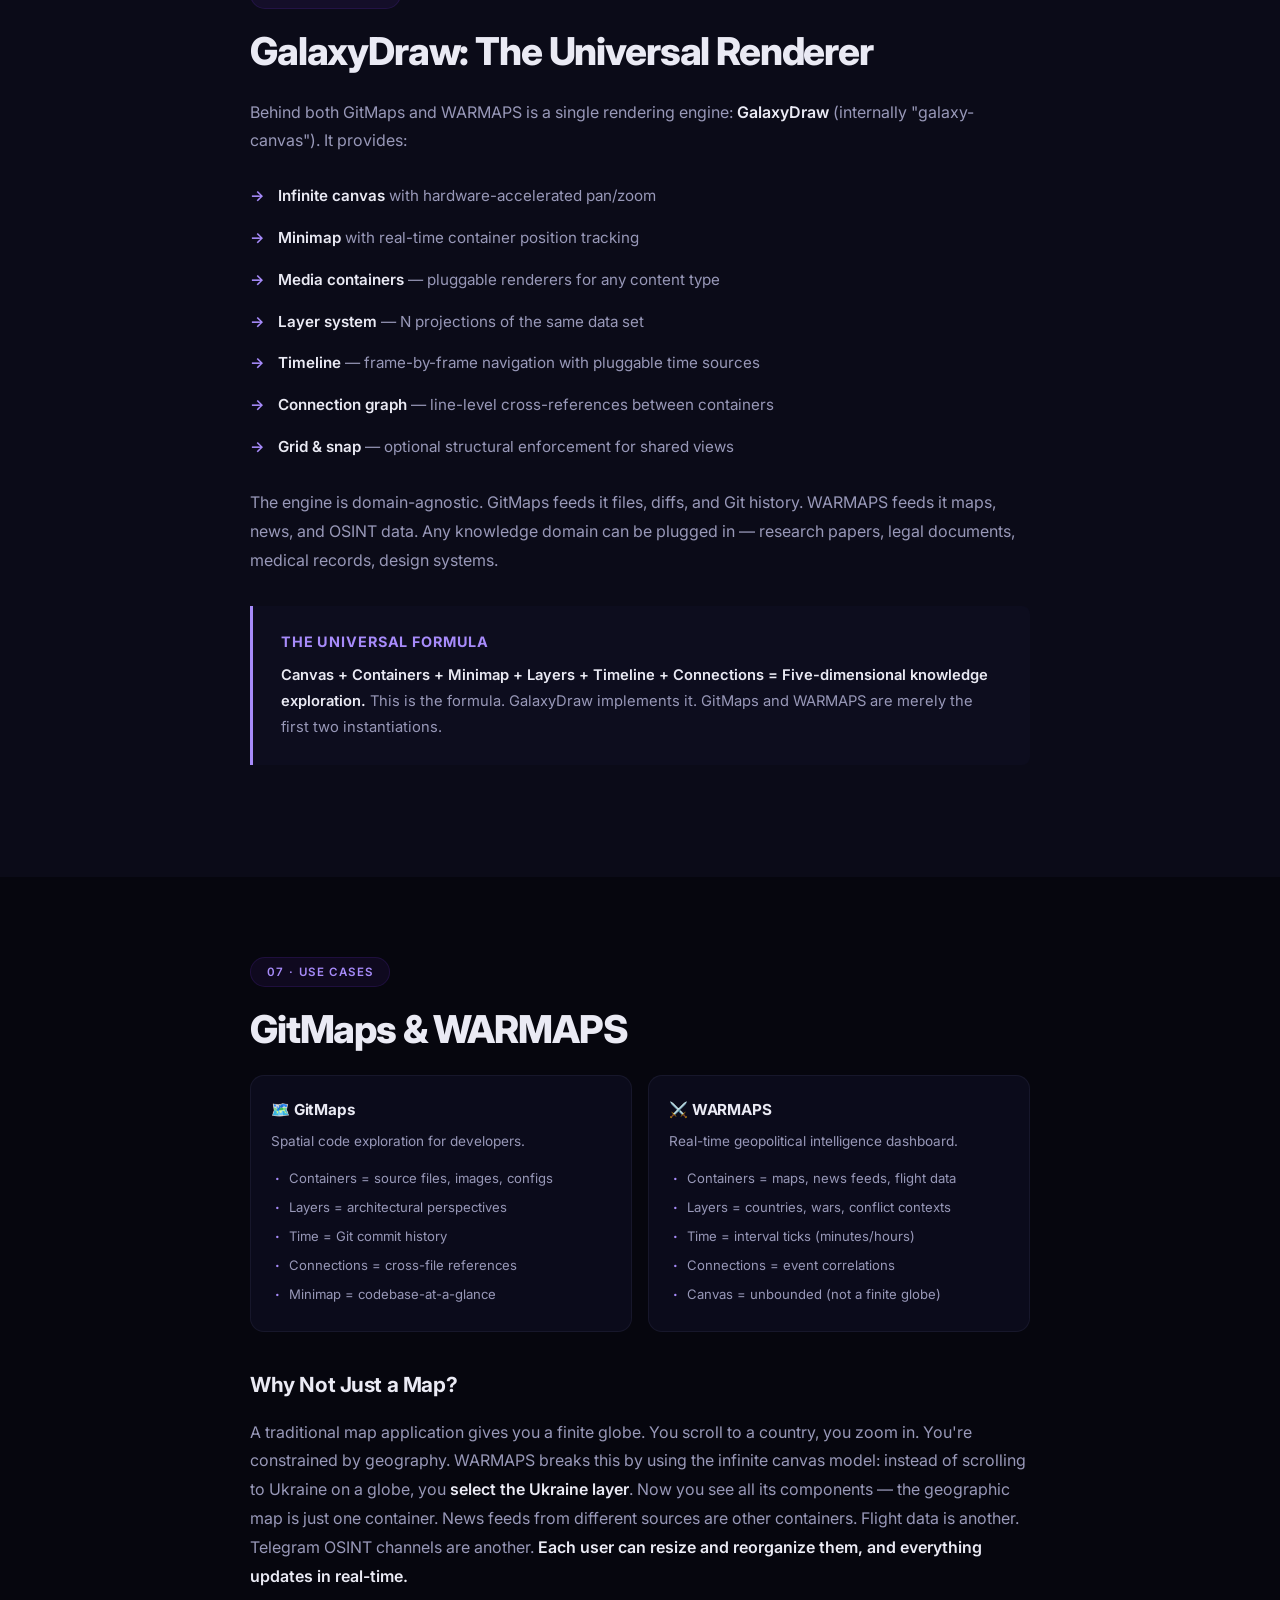
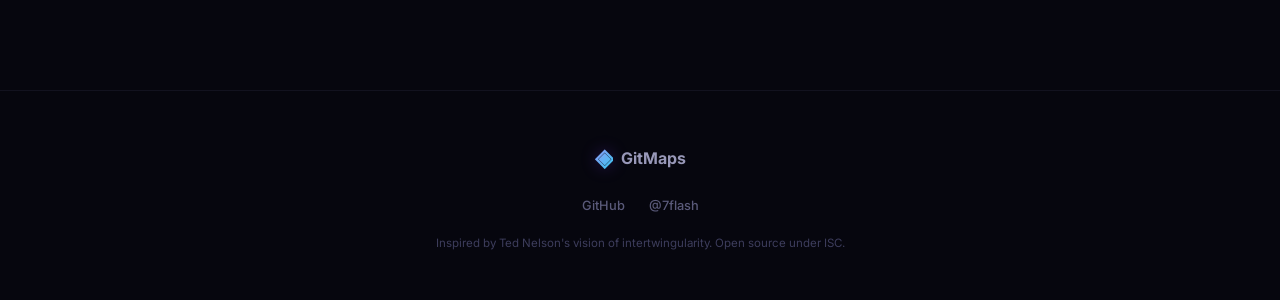
==== commit f0497270: "fix: add pitch deck + deep dive CSS, remove pitch nav link, keyboard navigation for slides" ====
--- a/concepts.html
+++ b/concepts.html
@@ -46,7 +46,6 @@
                 <a href="#canvas-section">Canvas</a>
                 <a href="#layers-section">Layers</a>
                 <a href="#engine-section">Engine</a>
-                <a href="pitch.html">Pitch</a>
                 <a href="https://github.com/7flash/git-on-canvas" class="nav-cta" target="_blank" rel="noopener">
                     <svg width="18" height="18" viewBox="0 0 24 24" fill="currentColor">
                         <path
--- a/styles.css
+++ b/styles.css
@@ -182,6 +182,24 @@
     box-shadow: 0 4px 16px rgba(124, 58, 237, 0.2);
 }
 
+.nav-hamburger {
+    display: none;
+    align-items: center;
+    justify-content: center;
+    background: none;
+    border: none;
+    cursor: pointer;
+    color: var(--text-secondary);
+    padding: 6px;
+    border-radius: 6px;
+    transition: all var(--transition);
+}
+
+.nav-hamburger:hover {
+    color: var(--text-primary);
+    background: rgba(255, 255, 255, 0.05);
+}
+
 /* ─── Buttons ─────────────────────────────────────────── */
 .btn {
     display: inline-flex;
@@ -313,7 +331,6 @@
     }
 }
 
-/* Animated orbs */
 .hero-orb {
     position: absolute;
     border-radius: 50%;
@@ -354,202 +371,6 @@
     66% {
         transform: translate(-15px, 15px);
     }
-}
-
-/* ─── Hero Floating Cards (Canvas Demo) ──────────────── */
-.hero-canvas-demo {
-    position: absolute;
-    inset: 0;
-    pointer-events: none;
-    z-index: 1;
-    overflow: hidden;
-}
-
-.floating-card {
-    position: absolute;
-    background: rgba(10, 10, 28, 0.85);
-    border: 1px solid rgba(128, 128, 200, 0.12);
-    border-radius: 10px;
-    padding: 0;
-    width: 220px;
-    box-shadow: 0 8px 32px rgba(0, 0, 0, 0.4);
-    backdrop-filter: blur(8px);
-    animation: floatCard 20s ease-in-out infinite;
-    opacity: 0.4;
-    transition: opacity 0.5s ease;
-}
-
-.floating-card:hover {
-    opacity: 0.7;
-}
-
-.floating-card--1 {
-    top: 12%;
-    left: 6%;
-    animation-delay: 0s;
-}
-
-.floating-card--2 {
-    top: 28%;
-    right: 8%;
-    animation-delay: -7s;
-    width: 200px;
-}
-
-.floating-card--3 {
-    bottom: 22%;
-    left: 12%;
-    animation-delay: -13s;
-    width: 190px;
-}
-
-@keyframes floatCard {
-
-    0%,
-    100% {
-        transform: translate(0, 0) rotate(0deg);
-    }
-
-    25% {
-        transform: translate(8px, -12px) rotate(0.5deg);
-    }
-
-    50% {
-        transform: translate(-5px, 6px) rotate(-0.3deg);
-    }
-
-    75% {
-        transform: translate(12px, 8px) rotate(0.2deg);
-    }
-}
-
-.floating-card-header {
-    display: flex;
-    align-items: center;
-    gap: 5px;
-    padding: 8px 12px;
-    border-bottom: 1px solid rgba(128, 128, 200, 0.08);
-    background: rgba(0, 0, 0, 0.2);
-    border-radius: 10px 10px 0 0;
-}
-
-.floating-card-dot {
-    width: 7px;
-    height: 7px;
-    border-radius: 50%;
-    opacity: 0.6;
-}
-
-.floating-card-title {
-    font-family: var(--font-mono);
-    font-size: 0.65rem;
-    color: var(--text-muted);
-    margin-left: 6px;
-}
-
-.floating-card-lines {
-    padding: 8px 12px;
-}
-
-.code-line {
-    font-family: var(--font-mono);
-    font-size: 0.6rem;
-    line-height: 1.8;
-    color: var(--text-muted);
-    white-space: nowrap;
-    overflow: hidden;
-}
-
-.ck {
-    color: #c084fc;
-}
-
-.cs {
-    color: #34d399;
-}
-
-.cf {
-    color: #60a5fa;
-}
-
-.ct {
-    color: #fbbf24;
-}
-
-/* Hero minimap */
-.hero-minimap {
-    position: absolute;
-    bottom: 15%;
-    right: 6%;
-    width: 90px;
-    height: 70px;
-    background: rgba(10, 10, 28, 0.7);
-    border: 1px solid rgba(128, 128, 200, 0.15);
-    border-radius: 6px;
-    opacity: 0.5;
-    animation: floatCard 18s ease-in-out infinite;
-    animation-delay: -4s;
-}
-
-.minimap-dot {
-    position: absolute;
-    width: 12px;
-    height: 8px;
-    border-radius: 2px;
-    background: rgba(167, 139, 250, 0.4);
-}
-
-.minimap-dot--1 {
-    top: 15px;
-    left: 12px;
-}
-
-.minimap-dot--2 {
-    top: 30px;
-    right: 14px;
-}
-
-.minimap-dot--3 {
-    bottom: 12px;
-    left: 20px;
-}
-
-.minimap-viewport {
-    position: absolute;
-    top: 10px;
-    left: 8px;
-    width: 30px;
-    height: 22px;
-    border: 1px solid rgba(34, 211, 238, 0.4);
-    border-radius: 2px;
-    animation: minimapScan 8s ease-in-out infinite;
-}
-
-@keyframes minimapScan {
-
-    0%,
-    100% {
-        top: 10px;
-        left: 8px;
-    }
-
-    33% {
-        top: 28px;
-        left: 40px;
-    }
-
-    66% {
-        top: 18px;
-        left: 20px;
-    }
-}
-
-.hero-connections {
-    position: absolute;
-    inset: 0;
-    width: 100%;
-    height: 100%;
-    opacity: 0.15;
 }
 
 .hero-content {
@@ -623,6 +444,11 @@
     margin: 0 auto 36px;
 }
 
+.hero-sub em {
+    color: var(--accent-light);
+    font-style: italic;
+}
+
 .hero-actions {
     display: flex;
     gap: 16px;
@@ -630,7 +456,6 @@
     flex-wrap: wrap;
 }
 
-/* ─── Hero Image ──────────────────────────────────────── */
 .hero-image-wrap {
     position: relative;
     z-index: 2;
@@ -670,6 +495,7 @@
 /* ─── Section Shared ──────────────────────────────────── */
 section {
     padding: 110px 32px;
+    scroll-margin-top: 80px;
 }
 
 .section-inner {
@@ -719,1065 +545,1111 @@
     line-height: 1.7;
 }
 
-/* ─── Ted Nelson Quotes ──────────────────────────────── */
-#nelson {
-    padding: 100px 32px 80px;
+/* ─── Problem Section ────────────────────────────────── */
+#problem {
+    padding: 80px 32px 40px;
     background: var(--bg-secondary);
+}
+
+#problem .section-header {
+    margin-bottom: 0;
+}
+
+#problem .section-header p {
+    max-width: 640px;
+}
+
+/* ─── Dimension Flow ─────────────────────────────────── */
+#dimensions {
+    background: var(--bg-secondary);
+    padding-top: 60px;
+}
+
+.dimension-flow {
+    display: flex;
+    flex-direction: column;
+    align-items: center;
+    gap: 0;
+}
+
+.dim-step {
+    display: grid;
+    grid-template-columns: 1fr 1fr;
+    gap: 48px;
+    align-items: center;
+    max-width: 900px;
+    width: 100%;
+    padding: 40px 0;
+    opacity: 0;
+    transform: translateY(24px);
+    transition: all 0.6s ease-out;
+}
+
+.dim-step.visible {
+    opacity: 1;
+    transform: translateY(0);
+}
+
+/* Alternate layout: even steps flip visual/text */
+.dim-step--2d,
+.dim-step--4d {
+    direction: rtl;
+}
+
+.dim-step--2d>*,
+.dim-step--4d>* {
+    direction: ltr;
+}
+
+.dim-step-visual {
+    display: flex;
+    align-items: center;
+    justify-content: center;
+}
+
+.dim-svg-lg {
+    width: 100%;
+    max-width: 340px;
+    height: auto;
+    filter: drop-shadow(0 4px 20px rgba(0, 0, 0, 0.3));
+}
+
+.dim-step-content {
+    padding: 8px 0;
+}
+
+.dim-badge-inline {
+    display: inline-flex;
+    align-items: center;
+    gap: 8px;
+    margin-bottom: 14px;
+    padding: 4px 14px;
+    border-radius: 100px;
+    background: rgba(124, 58, 237, 0.08);
+    border: 1px solid rgba(124, 58, 237, 0.15);
+}
+
+.dim-num {
+    font-size: 0.9rem;
+    font-weight: 800;
+    font-family: var(--font-mono);
+}
+
+.dim-step--1d .dim-num {
+    color: #a78bfa;
+}
+
+.dim-step--2d .dim-num {
+    color: #60a5fa;
+}
+
+.dim-step--3d .dim-num {
+    color: #34d399;
+}
+
+.dim-step--4d .dim-num {
+    color: #fbbf24;
+}
+
+.dim-axis {
+    font-size: 0.7rem;
+    text-transform: uppercase;
+    letter-spacing: 0.1em;
+    font-weight: 600;
+    color: var(--text-muted);
+}
+
+.dim-step-content h3 {
+    font-size: 1.4rem;
+    font-weight: 700;
+    letter-spacing: -0.02em;
+    margin-bottom: 10px;
+    color: var(--text-primary);
+}
+
+.dim-step-content p {
+    font-size: 0.95rem;
+    line-height: 1.7;
+    color: var(--text-secondary);
+}
+
+.dim-step-content em {
+    color: var(--text-muted);
+    font-style: italic;
+}
+
+.dim-step-content strong {
+    color: var(--text-primary);
+    font-weight: 600;
+}
+
+/* Connector between dimension steps */
+.dim-connector {
+    display: flex;
+    flex-direction: column;
+    align-items: center;
+    gap: 4px;
+    padding: 8px 0;
+    opacity: 0;
+    transition: opacity 0.5s ease 0.3s;
+}
+
+.dim-connector.visible {
+    opacity: 1;
+}
+
+.dim-connector-label {
+    font-size: 0.65rem;
+    font-weight: 600;
+    text-transform: uppercase;
+    letter-spacing: 0.15em;
+    color: var(--text-dim);
+}
+
+/* Float animations for 2D canvas cards */
+@keyframes cardFloat1 {
+
+    0%,
+    100% {
+        transform: translate(0, 0);
+    }
+
+    50% {
+        transform: translate(3px, -5px);
+    }
+}
+
+@keyframes cardFloat2 {
+
+    0%,
+    100% {
+        transform: translate(0, 0);
+    }
+
+    50% {
+        transform: translate(-4px, 3px);
+    }
+}
+
+@keyframes cardFloat3 {
+
+    0%,
+    100% {
+        transform: translate(0, 0);
+    }
+
+    50% {
+        transform: translate(5px, 4px);
+    }
+}
+
+.card-float-1 {
+    animation: cardFloat1 8s ease-in-out infinite;
+}
+
+.card-float-2 {
+    animation: cardFloat2 10s ease-in-out infinite;
+    animation-delay: -2s;
+}
+
+.card-float-3 {
+    animation: cardFloat3 9s ease-in-out infinite;
+    animation-delay: -4s;
+}
+
+.card-float-4 {
+    animation: cardFloat2 11s ease-in-out infinite;
+    animation-delay: -6s;
+}
+
+.card-float-5 {
+    animation: cardFloat1 7s ease-in-out infinite;
+    animation-delay: -3s;
+}
+
+/* Connection pulse animation */
+@keyframes connPulse {
+
+    0%,
+    100% {
+        r: 5;
+        opacity: 0.2;
+    }
+
+    50% {
+        r: 9;
+        opacity: 0.08;
+    }
+}
+
+.conn-pulse {
+    animation: connPulse 2s ease-in-out infinite;
+}
+
+
+/* ─── Explore Section ────────────────────────────────── */
+#explore {
+    background: var(--bg-primary);
     position: relative;
 }
 
-#nelson::before {
+#explore::before {
     content: '';
     position: absolute;
     inset: 0;
-    background: radial-gradient(ellipse 60% 50% at 50% 50%, rgba(124, 58, 237, 0.03), transparent);
+    background: radial-gradient(ellipse 80% 50% at 50% 50%, rgba(124, 58, 237, 0.04), transparent);
     pointer-events: none;
 }
 
-.nelson-inner {
-    max-width: 780px;
-    position: relative;
-}
-
-.nelson-quotes {
-    display: flex;
-    flex-direction: column;
-    gap: 36px;
-}
-
-.nelson-quote {
-    font-family: var(--font-serif);
-    font-size: clamp(1.2rem, 2.5vw, 1.7rem);
-    font-style: italic;
-    line-height: 1.65;
-    color: var(--text-primary);
-    opacity: 0.92;
-    position: relative;
-    padding-left: 30px;
-    border-left: 3px solid;
-    border-image: linear-gradient(180deg, var(--accent-light), var(--accent-cyan)) 1;
-    margin: 0;
-}
-
-.nelson-quote--secondary {
-    opacity: 0.7;
-    font-size: clamp(1rem, 2vw, 1.3rem);
-}
-
-.quote-mark {
-    font-size: 4rem;
-    line-height: 0.5;
-    color: var(--accent-light);
-    opacity: 0.2;
-    position: absolute;
-    top: 10px;
-    left: -4px;
-    font-family: var(--font-serif);
-}
-
-.nelson-quote cite {
-    display: block;
-    margin-top: 16px;
-    font-family: var(--font-sans);
-    font-style: normal;
-    font-size: 0.82rem;
-    color: var(--text-muted);
-    font-weight: 500;
-}
-
-.nelson-quote cite em {
-    color: var(--accent-light);
-    font-style: italic;
-}
-
-/* ─── Dimensions Grid ────────────────────────────────── */
-.dimensions-grid {
+.explore-grid {
     display: grid;
     grid-template-columns: repeat(3, 1fr);
-    gap: 18px;
-    margin-top: 14px;
-}
-
-.dimension-card {
+    gap: 16px;
+}
+
+.explore-card {
+    display: flex;
+    align-items: center;
+    gap: 16px;
+    padding: 20px 22px;
     background: var(--bg-card);
     border: 1px solid var(--border);
     border-radius: var(--radius-md);
-    padding: 34px 28px;
-    transition: all 0.35s cubic-bezier(0.4, 0, 0.2, 1);
+    text-decoration: none;
+    color: inherit;
+    transition: all var(--transition);
     position: relative;
     overflow: hidden;
 }
 
-.dimension-card::before {
-    content: '';
-    position: absolute;
-    inset: 0;
-    background: linear-gradient(135deg, rgba(124, 58, 237, 0.05), transparent);
-    opacity: 0;
-    transition: opacity 0.35s ease;
-}
-
-.dimension-card:hover {
-    border-color: var(--border-hover);
-    transform: translateY(-5px);
-    box-shadow: 0 14px 44px rgba(0, 0, 0, 0.35), var(--shadow-glow);
-}
-
-.dimension-card:hover::before {
-    opacity: 1;
-}
-
-.dimension-card--wide {
-    grid-column: span 3;
-}
-
-.dimension-card--highlight {
-    border-color: rgba(124, 58, 237, 0.3);
-    background: linear-gradient(135deg, rgba(124, 58, 237, 0.08), rgba(34, 211, 238, 0.03));
-    position: relative;
-}
-
-.dimension-card--highlight::after {
-    content: 'KEY BREAKTHROUGH';
-    position: absolute;
-    top: 14px;
-    right: 16px;
-    font-family: var(--font-mono);
-    font-size: 0.58rem;
-    font-weight: 700;
-    letter-spacing: 0.1em;
-    color: var(--accent-cyan);
-    background: rgba(34, 211, 238, 0.1);
-    border: 1px solid rgba(34, 211, 238, 0.2);
-    padding: 3px 10px;
-    border-radius: 100px;
-}
-
-.dimension-label {
-    font-family: var(--font-mono);
-    font-size: 0.82rem;
-    font-weight: 700;
-    color: var(--accent-light);
-    text-transform: uppercase;
-    letter-spacing: 0.08em;
-    margin-bottom: 12px;
-    opacity: 0.85;
-}
-
-.dimension-card h3 {
-    font-size: 1.35rem;
-    font-weight: 700;
-    margin-bottom: 10px;
-    letter-spacing: -0.015em;
-}
-
-.dimension-card p {
-    font-size: 0.95rem;
-    line-height: 1.7;
-    color: var(--text-secondary);
-}
-
-.dimension-card strong {
-    color: var(--text-primary);
-    font-weight: 600;
-}
-
-.dimension-card kbd {
-    font-family: var(--font-mono);
-    font-size: 0.78em;
-    background: rgba(255, 255, 255, 0.06);
-    border: 1px solid rgba(255, 255, 255, 0.1);
-    border-radius: 4px;
-    padding: 2px 7px;
-    color: var(--text-secondary);
-}
-
-.dimension-keys {
-    margin-top: 16px;
-    font-size: 0.82rem;
-    color: var(--text-muted);
-    display: flex;
-    flex-wrap: wrap;
-    gap: 8px;
-    align-items: center;
-}
-
-/* ─── Product Screenshots ────────────────────────────── */
-.product-screenshot {
-    margin: 44px 0;
-    border-radius: var(--radius-lg);
-    overflow: hidden;
-    border: 1px solid var(--border);
-    position: relative;
-}
-
-.product-screenshot img {
-    width: 100%;
-    display: block;
-    border-radius: var(--radius-lg);
-}
-
-.product-screenshot::after {
-    content: '';
-    position: absolute;
-    inset: 0;
-    border-radius: var(--radius-lg);
-    box-shadow: inset 0 0 80px rgba(0, 0, 0, 0.45);
-    pointer-events: none;
-}
-
-.screenshot-caption {
-    text-align: center;
-    font-size: 0.85rem;
-    color: var(--text-muted);
-    padding: 12px 16px;
-    background: var(--bg-card);
-    margin: 0;
-    border-top: 1px solid var(--border);
-}
-
-/* ─── kbd ─────────────────────────────────────────────── */
-kbd {
-    display: inline-flex;
-    align-items: center;
-    justify-content: center;
-    padding: 3px 8px;
-    background: rgba(255, 255, 255, 0.06);
-    border: 1px solid rgba(255, 255, 255, 0.1);
-    border-radius: 6px;
-    font-family: var(--font-mono);
-    font-size: 0.72rem;
-    font-weight: 500;
-    color: var(--text-secondary);
-    min-width: 24px;
-}
-
-/* ─── Use Cases Section ───────────────────────────────── */
-#usecases {
-    background: var(--bg-secondary);
-    position: relative;
-}
-
-#usecases::before {
-    content: '';
-    position: absolute;
-    inset: 0;
-    background: radial-gradient(ellipse 60% 50% at 50% 50%, rgba(124, 58, 237, 0.03), transparent);
-    pointer-events: none;
-}
-
-.usecases-grid {
-    display: grid;
-    grid-template-columns: repeat(2, 1fr);
-    gap: 24px;
-}
-
-.usecase-card {
-    background: var(--bg-card);
-    border: 1px solid var(--border);
-    border-radius: var(--radius-lg);
-    padding: 40px 32px;
-    position: relative;
-    overflow: hidden;
-    transition: all 0.35s cubic-bezier(0.4, 0, 0.2, 1);
-}
-
-.usecase-card::before {
-    content: '';
-    position: absolute;
-    inset: 0;
-    background: linear-gradient(180deg, rgba(124, 58, 237, 0.04), transparent);
-    opacity: 0;
-    transition: opacity 0.35s ease;
-}
-
-.usecase-card:hover {
-    border-color: var(--border-hover);
-    transform: translateY(-6px);
-    box-shadow: 0 18px 50px rgba(0, 0, 0, 0.4), var(--shadow-glow);
-}
-
-.usecase-card:hover::before {
-    opacity: 1;
-}
-
-.usecase-icon {
-    font-size: 2.2rem;
-    margin-bottom: 14px;
-    display: block;
-}
-
-.usecase-label {
-    font-family: var(--font-mono);
-    font-size: 0.72rem;
-    font-weight: 700;
-    letter-spacing: 0.1em;
-    text-transform: uppercase;
-    color: var(--accent-light);
-    margin-bottom: 8px;
-    opacity: 0.85;
-}
-
-.usecase-card h3 {
-    font-size: 1.5rem;
-    font-weight: 800;
-    letter-spacing: -0.02em;
-    margin-bottom: 12px;
-}
-
-.usecase-card p {
-    font-size: 0.95rem;
-    color: var(--text-secondary);
-    line-height: 1.7;
-    position: relative;
-}
-
-.usecase-tags {
-    display: flex;
-    flex-wrap: wrap;
-    gap: 8px;
-    margin-top: 20px;
-    position: relative;
-}
-
-.usecase-tags span {
-    font-size: 0.7rem;
-    font-weight: 600;
-    padding: 4px 12px;
-    border-radius: 100px;
-    background: rgba(124, 58, 237, 0.08);
-    border: 1px solid rgba(124, 58, 237, 0.15);
-    color: var(--accent-light);
-    letter-spacing: 0.03em;
-}
-
-/* ─── CTA Section ─────────────────────────────────────── */
-#cta {
-    padding-bottom: 80px;
-}
-
-.cta-card {
-    position: relative;
-    background: var(--bg-card);
-    border: 1px solid var(--border);
-    border-radius: var(--radius-xl);
-    padding: 72px 48px;
-    text-align: center;
-    overflow: hidden;
-}
-
-.cta-glow {
-    position: absolute;
-    top: -50%;
-    left: 50%;
-    width: 700px;
-    height: 500px;
-    transform: translateX(-50%);
-    background: radial-gradient(circle, rgba(124, 58, 237, 0.1), transparent 55%);
-    filter: blur(80px);
-    pointer-events: none;
-}
-
-.cta-card h2 {
-    font-size: clamp(1.5rem, 3.5vw, 2.2rem);
-    font-weight: 800;
-    margin-bottom: 14px;
-    position: relative;
-    z-index: 1;
-    line-height: 1.3;
-}
-
-.cta-card>p {
-    color: var(--text-secondary);
-    font-size: 1rem;
-    margin-bottom: 28px;
-    position: relative;
-    z-index: 1;
-}
-
-.cta-install {
-    display: flex;
-    flex-direction: column;
-    gap: 8px;
-    max-width: 560px;
-    margin: 0 auto 36px;
-    position: relative;
-    z-index: 1;
-}
-
-.install-step code {
-    display: block;
-    padding: 13px 22px;
-    background: rgba(0, 0, 0, 0.45);
-    border: 1px solid var(--border);
-    border-radius: var(--radius-sm);
-    font-family: var(--font-mono);
-    font-size: 0.85rem;
-    color: var(--accent-light);
-    text-align: left;
-}
-
-/* ─── Footer ──────────────────────────────────────────── */
-footer {
-    padding: 40px 32px;
-    border-top: 1px solid var(--border);
-    background: var(--bg-primary);
-}
-
-.footer-inner {
-    max-width: 1100px;
-    margin: 0 auto;
-    display: flex;
-    align-items: center;
-    justify-content: space-between;
-}
-
-.footer-logo {
-    display: flex;
-    align-items: center;
-    gap: 10px;
-    font-weight: 600;
-    font-size: 0.9rem;
-    color: var(--text-secondary);
-}
-
-.footer-links {
-    display: flex;
-    gap: 24px;
-}
-
-.footer-links a {
-    font-size: 0.82rem;
-    color: var(--text-muted);
-    transition: color var(--transition);
-}
-
-.footer-links a:hover {
-    color: var(--text-primary);
-}
-
-.footer-copy {
-    font-size: 0.75rem;
-    color: var(--text-muted);
-}
-
-/* ─── Animations ──────────────────────────────────────── */
-@keyframes fadeInUp {
-    from {
-        opacity: 0;
-        transform: translateY(30px);
-    }
-
-    to {
-        opacity: 1;
-        transform: translateY(0);
-    }
-}
-
-.hero-content,
-.hero-image-wrap {
-    animation: fadeInUp 0.9s ease-out;
-}
-
-.hero-image-wrap {
-    animation-delay: 0.25s;
-    animation-fill-mode: backwards;
-}
-
-/* Section reveal on scroll */
-.section-header,
-.nelson-quote,
-.dimension-card,
-.cta-card,
-.connections-explain,
-.conn-step,
-.product-screenshot,
-.usecase-card {
-    opacity: 0;
-    transform: translateY(28px);
-    transition: opacity 0.7s ease, transform 0.7s ease;
-}
-
-.section-header.visible,
-.nelson-quote.visible,
-.dimension-card.visible,
-.cta-card.visible,
-.connections-explain.visible,
-.conn-step.visible,
-.product-screenshot.visible,
-.usecase-card.visible {
-    opacity: 1;
-    transform: translateY(0);
-}
-
-
-/* ══════════════════════════════════════════════════════════
-   CONCEPTS PAGE (concepts.html)
-   ══════════════════════════════════════════════════════════ */
-
-/* ─── Concepts Hero ──────────────────────────────────── */
-.concepts-hero {
-    padding: 140px 32px 80px;
-    position: relative;
-    overflow: hidden;
-}
-
-.concepts-hero-bg {
-    position: absolute;
-    inset: 0;
-    pointer-events: none;
-}
-
-.concepts-hero-bg::before {
-    content: '';
-    position: absolute;
-    inset: 0;
-    background:
-        radial-gradient(ellipse 70% 50% at 30% 30%, rgba(124, 58, 237, 0.1), transparent),
-        radial-gradient(ellipse 50% 50% at 70% 70%, rgba(34, 211, 238, 0.06), transparent);
-}
-
-.concepts-hero-content {
-    max-width: 900px;
-    margin: 0 auto;
-    text-align: center;
-    position: relative;
-    z-index: 2;
-}
-
-.concepts-hero-content h1 {
-    font-size: clamp(2.2rem, 5vw, 3.5rem);
-    font-weight: 800;
-    letter-spacing: -0.035em;
-    margin-bottom: 20px;
-    line-height: 1.15;
-}
-
-.concepts-hero-content>p {
-    font-size: 1.1rem;
-    color: var(--text-secondary);
-    max-width: 640px;
-    margin: 0 auto;
-    line-height: 1.7;
-}
-
-/* ─── Concept Blocks ─────────────────────────────────── */
-.concept-block {
-    padding: 100px 32px;
-    position: relative;
-}
-
-.concept-block:nth-child(even) {
-    background: var(--bg-secondary);
-}
-
-.concept-block-inner {
-    max-width: 900px;
-    margin: 0 auto;
-}
-
-.concept-number {
-    font-family: var(--font-mono);
-    font-size: 0.72rem;
-    font-weight: 700;
-    letter-spacing: 0.15em;
-    color: var(--accent-light);
-    text-transform: uppercase;
-    margin-bottom: 14px;
-    display: flex;
-    align-items: center;
-    gap: 10px;
-}
-
-.concept-number::after {
-    content: '';
-    flex: 1;
-    height: 1px;
-    background: linear-gradient(90deg, var(--border-accent), transparent);
-    max-width: 120px;
-}
-
-.concept-block h2 {
-    font-size: clamp(1.6rem, 3.5vw, 2.4rem);
-    font-weight: 800;
-    letter-spacing: -0.03em;
-    margin-bottom: 20px;
-    line-height: 1.2;
-}
-
-.concept-block h3 {
-    font-size: 1.3rem;
-    font-weight: 700;
-    margin: 32px 0 14px;
-    color: var(--text-primary);
-}
-
-.concept-text {
-    font-size: 1.02rem;
-    line-height: 1.8;
-    color: var(--text-secondary);
-    margin-bottom: 16px;
-}
-
-.concept-text strong {
-    color: var(--text-primary);
-    font-weight: 600;
-}
-
-/* Analogy cards */
-.analogy-card {
-    background: var(--bg-card);
-    border: 1px solid var(--border);
-    border-radius: var(--radius-md);
-    padding: 28px 32px;
-    margin: 28px 0;
-    position: relative;
-    overflow: hidden;
-}
-
-.analogy-card::before {
+.explore-card::before {
     content: '';
     position: absolute;
     top: 0;
     left: 0;
-    width: 3px;
-    height: 100%;
-    background: linear-gradient(180deg, var(--accent-light), var(--accent-cyan));
-}
-
-.analogy-card .analogy-emoji {
-    font-size: 1.6rem;
-    margin-bottom: 10px;
-    display: block;
-}
-
-.analogy-card p {
-    font-size: 0.95rem;
-    line-height: 1.7;
-    color: var(--text-secondary);
-}
-
-.analogy-card strong {
-    color: var(--text-primary);
-}
-
-/* Dimension visual strip */
-.dimension-visual {
-    display: flex;
+    right: 0;
+    height: 2px;
+    background: linear-gradient(90deg, var(--accent-light), var(--accent-cyan));
+    opacity: 0;
+    transition: opacity var(--transition);
+}
+
+.explore-card:hover {
+    border-color: var(--border-hover);
+    background: var(--bg-card-hover);
+    transform: translateY(-3px);
+    box-shadow: 0 8px 32px rgba(0, 0, 0, 0.3);
+}
+
+.explore-card:hover::before {
+    opacity: 1;
+}
+
+.explore-card--self {
+    border-color: rgba(124, 58, 237, 0.25);
+    background: linear-gradient(135deg, rgba(124, 58, 237, 0.06), var(--bg-card));
+}
+
+.explore-card-icon {
+    font-size: 1.8rem;
+    flex-shrink: 0;
+    width: 42px;
+    text-align: center;
+}
+
+.explore-card-body {
+    flex: 1;
+    min-width: 0;
+}
+
+.explore-card-body h3 {
+    font-size: 0.92rem;
+    font-weight: 700;
+    font-family: var(--font-mono);
+    letter-spacing: -0.01em;
+    margin-bottom: 3px;
+    white-space: nowrap;
+    overflow: hidden;
+    text-overflow: ellipsis;
+}
+
+.explore-card-body p {
+    font-size: 0.78rem;
+    color: var(--text-secondary);
+    line-height: 1.4;
+    margin-bottom: 8px;
+    display: -webkit-box;
+    -webkit-line-clamp: 1;
+    line-clamp: 1;
+    -webkit-box-orient: vertical;
+    overflow: hidden;
+}
+
+.explore-meta {
+    display: flex;
+    align-items: center;
     gap: 12px;
-    margin: 32px 0;
-    flex-wrap: wrap;
-}
-
-.dim-chip {
-    display: flex;
-    align-items: center;
-    gap: 8px;
-    padding: 10px 18px;
-    background: var(--bg-card);
-    border: 1px solid var(--border);
-    border-radius: var(--radius-sm);
-    font-size: 0.88rem;
-    font-weight: 600;
-    color: var(--text-primary);
-    transition: all var(--transition);
-}
-
-.dim-chip:hover {
-    border-color: var(--border-hover);
-    transform: translateY(-2px);
-}
-
-.dim-chip-icon {
-    width: 28px;
-    height: 28px;
+}
+
+.explore-lang {
+    font-size: 0.7rem;
+    font-weight: 500;
+    color: var(--text-muted);
+    display: flex;
+    align-items: center;
+    gap: 5px;
+}
+
+.explore-lang::before {
+    content: '';
+    width: 8px;
+    height: 8px;
     border-radius: 50%;
-    display: flex;
-    align-items: center;
-    justify-content: center;
-    font-size: 0.85rem;
-    font-weight: 700;
-    color: white;
+    background: var(--lang-color, #8b949e);
+}
+
+.explore-stars {
+    font-size: 0.7rem;
+    color: var(--text-dim);
+}
+
+.explore-arrow {
+    font-size: 1.2rem;
+    color: var(--text-dim);
+    transition: transform var(--transition), color var(--transition);
     flex-shrink: 0;
 }
 
-.dim-chip--1d .dim-chip-icon {
-    background: linear-gradient(135deg, #64748b, #475569);
-}
-
-.dim-chip--2d .dim-chip-icon {
-    background: linear-gradient(135deg, #3b82f6, #2563eb);
-}
-
-.dim-chip--3d .dim-chip-icon {
-    background: linear-gradient(135deg, var(--accent), #5b21b6);
-}
-
-.dim-chip--4d .dim-chip-icon {
-    background: linear-gradient(135deg, #f97316, #ea580c);
-}
-
-.dim-chip--5d .dim-chip-icon {
-    background: linear-gradient(135deg, var(--accent-cyan), #06b6d4);
-}
-
-/* Use case comparison */
-.use-case-grid {
+.explore-card:hover .explore-arrow {
+    transform: translateX(4px);
+    color: var(--accent-light);
+}
+
+@media (max-width: 900px) {
+    .explore-grid {
+        grid-template-columns: repeat(2, 1fr);
+    }
+}
+
+@media (max-width: 600px) {
+    .explore-grid {
+        grid-template-columns: 1fr;
+    }
+}
+
+
+/* ─── Engine Section ─────────────────────────────────── */
+#engine {
+    background: var(--bg-primary);
+    position: relative;
+}
+
+#engine::before {
+    content: '';
+    position: absolute;
+    inset: 0;
+    background: radial-gradient(ellipse 80% 40% at 50% 0%, rgba(124, 58, 237, 0.05), transparent);
+    pointer-events: none;
+}
+
+.engine-features {
     display: grid;
-    grid-template-columns: 1fr 1fr;
+    grid-template-columns: repeat(3, 1fr);
     gap: 20px;
-    margin: 32px 0;
-}
-
-.use-case-card {
+}
+
+.engine-card {
     background: var(--bg-card);
     border: 1px solid var(--border);
     border-radius: var(--radius-md);
     padding: 28px 24px;
     transition: all var(--transition);
-}
-
-.use-case-card:hover {
+    position: relative;
+    overflow: hidden;
+}
+
+.engine-card::before {
+    content: '';
+    position: absolute;
+    top: 0;
+    left: 0;
+    right: 0;
+    height: 2px;
+    background: linear-gradient(90deg, var(--accent-light), var(--accent-cyan));
+    opacity: 0;
+    transition: opacity var(--transition);
+}
+
+.engine-card:hover {
     border-color: var(--border-hover);
-    transform: translateY(-3px);
-    box-shadow: var(--shadow-md);
-}
-
-.use-case-card h4 {
-    font-size: 1.1rem;
-    font-weight: 700;
-    margin-bottom: 8px;
-    display: flex;
-    align-items: center;
-    gap: 8px;
-}
-
-.use-case-card p {
-    font-size: 0.9rem;
-    color: var(--text-secondary);
-    line-height: 1.65;
-}
-
-.use-case-card ul {
-    list-style: none;
-    padding: 0;
-    margin-top: 12px;
-}
-
-.use-case-card ul li {
-    font-size: 0.88rem;
-    color: var(--text-secondary);
-    padding: 5px 0;
-    padding-left: 18px;
-    position: relative;
-}
-
-.use-case-card ul li::before {
-    content: '→';
-    position: absolute;
-    left: 0;
-    color: var(--accent-light);
-    font-size: 0.8rem;
-}
-
-/* ─── Key insight callout ────────────────────────────── */
-.insight-callout {
-    background: linear-gradient(135deg, rgba(124, 58, 237, 0.08), rgba(34, 211, 238, 0.04));
-    border: 1px solid var(--border-accent);
-    border-radius: var(--radius-lg);
-    padding: 32px 36px;
-    margin: 36px 0;
-    position: relative;
-}
-
-.insight-callout::before {
-    content: '💡';
-    position: absolute;
-    top: -14px;
-    left: 28px;
-    font-size: 1.4rem;
-    background: var(--bg-primary);
-    padding: 2px 8px;
-    border-radius: 8px;
-}
-
-.insight-callout h4 {
+    background: var(--bg-card-hover);
+    transform: translateY(-4px);
+    box-shadow: 0 8px 32px rgba(0, 0, 0, 0.3);
+}
+
+.engine-card:hover::before {
+    opacity: 1;
+}
+
+.engine-icon {
+    font-size: 1.6rem;
+    margin-bottom: 14px;
+}
+
+.engine-card h3 {
     font-size: 1rem;
     font-weight: 700;
     margin-bottom: 8px;
-    color: var(--accent-light);
-}
-
-.insight-callout p {
-    font-size: 0.95rem;
-    color: var(--text-secondary);
-    line-height: 1.7;
-}
-
-/* ══════════════════════════════════════════════════════════
-   PITCH PAGE (pitch.html)
-   ══════════════════════════════════════════════════════════ */
-
-.pitch-body {
-    scroll-snap-type: y proximity;
-}
-
-.pitch-slide {
-    min-height: 100vh;
-    display: flex;
-    flex-direction: column;
-    justify-content: center;
-    align-items: center;
-    padding: 80px 48px;
+    letter-spacing: -0.01em;
+}
+
+.engine-card p {
+    font-size: 0.85rem;
+    color: var(--text-secondary);
+    line-height: 1.65;
+}
+
+
+/* ─── Install Section ────────────────────────────────── */
+#install {
+    background: var(--bg-secondary);
     position: relative;
-    overflow: hidden;
-    scroll-snap-align: start;
-}
-
-.pitch-slide:nth-child(even) {
-    background: var(--bg-secondary);
-}
-
-.pitch-slide-inner {
-    max-width: 1000px;
-    width: 100%;
-    position: relative;
-    z-index: 2;
-}
-
-/* Slide numbering */
-.pitch-num {
-    font-family: var(--font-mono);
-    font-size: 0.68rem;
-    font-weight: 700;
-    letter-spacing: 0.2em;
-    color: var(--text-dim);
-    text-transform: uppercase;
-    margin-bottom: 20px;
-}
-
-.pitch-slide h1 {
-    font-size: clamp(2.4rem, 5.5vw, 4rem);
-    font-weight: 800;
-    letter-spacing: -0.035em;
-    line-height: 1.1;
-    margin-bottom: 20px;
-}
-
-.pitch-slide h2 {
-    font-size: clamp(1.8rem, 4vw, 3rem);
-    font-weight: 800;
-    letter-spacing: -0.03em;
-    line-height: 1.15;
-    margin-bottom: 20px;
-}
-
-.pitch-slide h3 {
-    font-size: 1.5rem;
-    font-weight: 700;
-    margin-bottom: 14px;
-}
-
-.pitch-slide p {
-    font-size: 1.1rem;
-    line-height: 1.75;
-    color: var(--text-secondary);
-    max-width: 700px;
-}
-
-.pitch-subtitle {
-    font-size: 1.2rem !important;
-    color: var(--text-secondary);
-    max-width: 650px;
-    margin-bottom: 16px;
-}
-
-/* Pitch feature grid */
-.pitch-features {
+}
+
+#install::before {
+    content: '';
+    position: absolute;
+    inset: 0;
+    background: radial-gradient(ellipse 60% 50% at 50% 100%, rgba(124, 58, 237, 0.04), transparent);
+    pointer-events: none;
+}
+
+.install-methods {
     display: grid;
-    grid-template-columns: repeat(auto-fit, minmax(260px, 1fr));
-    gap: 18px;
-    margin: 36px 0;
-    width: 100%;
-}
-
-.pitch-feature {
+    grid-template-columns: 1fr 1.4fr;
+    gap: 24px;
+    max-width: 800px;
+    margin: 0 auto;
+    align-items: stretch;
+}
+
+.install-card {
     background: var(--bg-card);
     border: 1px solid var(--border);
     border-radius: var(--radius-md);
-    padding: 28px 24px;
+    padding: 28px;
     transition: all var(--transition);
-}
-
-.pitch-feature:hover {
+    display: flex;
+    flex-direction: column;
+}
+
+.install-card--online .install-desc {
+    flex: 1;
+}
+
+.install-card--online .btn {
+    justify-content: center;
+}
+
+.install-card:hover {
     border-color: var(--border-hover);
-    transform: translateY(-3px);
-}
-
-.pitch-feature-icon {
-    font-size: 1.6rem;
+}
+
+.install-card-header {
+    display: flex;
+    align-items: center;
+    justify-content: space-between;
     margin-bottom: 12px;
-    display: block;
-}
-
-.pitch-feature h4 {
+}
+
+.install-label {
     font-size: 1rem;
     font-weight: 700;
-    margin-bottom: 6px;
-}
-
-.pitch-feature p {
-    font-size: 0.88rem;
-    color: var(--text-secondary);
-    line-height: 1.6;
-}
-
-/* Pitch big stats */
-.pitch-stats {
-    display: flex;
-    gap: 48px;
-    margin: 36px 0;
-    flex-wrap: wrap;
-}
-
-.pitch-stat {
-    text-align: center;
-}
-
-.pitch-stat-value {
-    font-size: clamp(2rem, 4vw, 3.2rem);
-    font-weight: 800;
-    letter-spacing: -0.03em;
-    line-height: 1;
-    margin-bottom: 6px;
-    background: linear-gradient(135deg, var(--accent-light), var(--accent-cyan));
-    -webkit-background-clip: text;
-    -webkit-text-fill-color: transparent;
-    background-clip: text;
-}
-
-.pitch-stat-label {
-    font-size: 0.82rem;
-    color: var(--text-muted);
+}
+
+.install-badge {
+    font-size: 0.65rem;
+    font-weight: 600;
     text-transform: uppercase;
     letter-spacing: 0.08em;
-    font-weight: 600;
-}
-
-/* Pitch agenda like TOC */
-.pitch-agenda {
-    list-style: none;
-    padding: 0;
-    margin: 32px 0;
-    counter-reset: agenda;
-}
-
-.pitch-agenda li {
-    counter-increment: agenda;
-    display: flex;
-    align-items: center;
-    gap: 16px;
-    padding: 16px 20px;
-    border-bottom: 1px solid var(--border);
-    font-size: 1.1rem;
-    font-weight: 600;
-    color: var(--text-primary);
-    transition: color var(--transition);
-}
-
-.pitch-agenda li::before {
-    content: counter(agenda, decimal-leading-zero);
-    font-family: var(--font-mono);
-    font-size: 0.78rem;
-    font-weight: 700;
     color: var(--accent-light);
-    min-width: 32px;
-}
-
-.pitch-agenda li .agenda-tag {
-    font-size: 0.72rem;
-    font-weight: 600;
+    background: rgba(124, 58, 237, 0.1);
+    border: 1px solid rgba(124, 58, 237, 0.15);
     padding: 3px 10px;
     border-radius: 100px;
-    background: rgba(124, 58, 237, 0.1);
+}
+
+.install-desc {
+    font-size: 0.88rem;
+    color: var(--text-secondary);
+    margin-bottom: 20px;
+    line-height: 1.6;
+}
+
+/* Install tabs */
+.install-tabs {
+    display: flex;
+    gap: 0;
+    border-bottom: 1px solid var(--border);
+    margin-bottom: 20px;
+}
+
+.install-tab {
+    padding: 8px 20px;
+    font-size: 0.82rem;
+    font-weight: 600;
+    color: var(--text-muted);
+    background: none;
+    border: none;
+    cursor: pointer;
+    border-bottom: 2px solid transparent;
+    transition: all var(--transition);
+    font-family: var(--font-sans);
+}
+
+.install-tab:hover {
+    color: var(--text-secondary);
+}
+
+.install-tab.active {
     color: var(--accent-light);
-    margin-left: auto;
-}
-
-/* Bonus slide */
-.pitch-bonus {
-    background: linear-gradient(135deg, rgba(251, 191, 36, 0.06), rgba(251, 113, 133, 0.04)) !important;
-    border-top: 2px solid rgba(251, 191, 36, 0.2);
-}
-
-.pitch-bonus h2 {
-    background: linear-gradient(135deg, var(--accent-amber), var(--accent-rose));
-    -webkit-background-clip: text;
-    -webkit-text-fill-color: transparent;
-    background-clip: text;
-}
-
-.bonus-badge {
-    display: inline-flex;
-    align-items: center;
-    gap: 6px;
-    padding: 5px 14px;
-    background: rgba(251, 191, 36, 0.12);
-    border: 1px solid rgba(251, 191, 36, 0.2);
-    border-radius: 100px;
+    border-bottom-color: var(--accent-light);
+}
+
+.install-panel {
+    display: none;
+}
+
+.install-panel.active {
+    display: block;
+}
+
+.install-prereq {
+    font-size: 0.78rem;
+    color: var(--text-muted);
+    margin-bottom: 12px;
+}
+
+.install-prereq a {
+    color: var(--accent-blue);
+    text-decoration: underline;
+    text-underline-offset: 2px;
+}
+
+.install-code {
+    display: flex;
+    align-items: center;
+    justify-content: space-between;
+    gap: 12px;
+    background: #0d1117;
+    border: 1px solid var(--border);
+    border-radius: var(--radius-sm);
+    padding: 14px 18px;
+    margin-bottom: 12px;
+}
+
+.install-code code {
+    font-family: var(--font-mono);
+    font-size: 0.9rem;
+    color: var(--accent-emerald);
+    letter-spacing: -0.01em;
+}
+
+.copy-btn {
+    background: none;
+    border: none;
+    cursor: pointer;
+    color: var(--text-muted);
+    padding: 4px;
+    border-radius: 4px;
+    transition: all var(--transition);
+    display: flex;
+    align-items: center;
+    flex-shrink: 0;
+}
+
+.copy-btn:hover {
+    color: var(--text-primary);
+    background: rgba(255, 255, 255, 0.05);
+}
+
+.install-note {
+    font-size: 0.78rem;
+    color: var(--text-dim);
+    line-height: 1.5;
+}
+
+.install-note code {
+    font-family: var(--font-mono);
     font-size: 0.72rem;
+    color: var(--text-muted);
+    background: rgba(255, 255, 255, 0.04);
+    padding: 1px 5px;
+    border-radius: 3px;
+}
+
+.install-github {
+    text-align: center;
+    margin-top: 48px;
+}
+
+
+/* ─── Footer ──────────────────────────────────────────── */
+footer {
+    padding: 48px 32px;
+    background: var(--bg-primary);
+    border-top: 1px solid var(--border);
+}
+
+.footer-inner {
+    max-width: 1100px;
+    margin: 0 auto;
+    display: flex;
+    flex-direction: column;
+    align-items: center;
+    gap: 18px;
+}
+
+.footer-logo {
+    display: flex;
+    align-items: center;
+    gap: 8px;
     font-weight: 700;
-    color: var(--accent-amber);
-    letter-spacing: 0.1em;
-    text-transform: uppercase;
-    margin-bottom: 18px;
-}
-
-/* ─── Pitch slide backgrounds ────────────────────────── */
-.pitch-slide-bg {
-    position: absolute;
-    inset: 0;
-    pointer-events: none;
-    z-index: 0;
-}
-
-.pitch-slide-bg--glow {
-    background: radial-gradient(ellipse 60% 60% at 50% 50%, rgba(124, 58, 237, 0.06), transparent);
-}
-
-.pitch-slide-bg--cyan {
-    background: radial-gradient(ellipse 60% 60% at 50% 50%, rgba(34, 211, 238, 0.05), transparent);
-}
-
-.pitch-slide-bg--amber {
-    background: radial-gradient(ellipse 60% 60% at 50% 50%, rgba(251, 191, 36, 0.04), transparent);
-}
-
-/* Pitch progress bar */
+    font-size: 1rem;
+    color: var(--text-secondary);
+}
+
+.footer-links {
+    display: flex;
+    gap: 24px;
+    flex-wrap: wrap;
+    justify-content: center;
+}
+
+.footer-links a {
+    font-size: 0.8rem;
+    color: var(--text-muted);
+    font-weight: 500;
+    transition: color var(--transition);
+}
+
+.footer-links a:hover {
+    color: var(--text-primary);
+}
+
+.footer-copy {
+    font-size: 0.72rem;
+    color: var(--text-dim);
+    text-align: center;
+}
+
+
+/* ─── Pitch Deck ─────────────────────────────────────── */
+.pitch-body {
+    scroll-snap-type: y mandatory;
+    overflow-y: auto;
+    height: 100vh;
+}
+
 .pitch-progress {
     position: fixed;
     top: 0;
     left: 0;
     height: 3px;
-    background: linear-gradient(90deg, var(--accent), var(--accent-cyan));
-    z-index: 1001;
-    transition: width 0.15s ease-out;
-    box-shadow: 0 0 12px rgba(124, 58, 237, 0.4);
-}
-
-/* ─── Concept List ────────────────────────────────────── */
+    background: linear-gradient(90deg, var(--accent-light), var(--accent-cyan));
+    z-index: 9999;
+    transition: width 0.3s ease;
+    width: 0;
+}
+
+.pitch-slide {
+    min-height: 100vh;
+    display: flex;
+    align-items: center;
+    justify-content: center;
+    position: relative;
+    scroll-snap-align: start;
+    overflow: hidden;
+    padding: 80px 40px;
+}
+
+.pitch-slide-bg {
+    position: absolute;
+    inset: 0;
+    pointer-events: none;
+}
+
+.pitch-slide-bg--glow {
+    background:
+        radial-gradient(ellipse 70% 50% at 50% 30%, rgba(124, 58, 237, 0.1), transparent 60%),
+        radial-gradient(ellipse 50% 60% at 20% 80%, rgba(34, 211, 238, 0.04), transparent 50%);
+}
+
+.pitch-slide-bg--cyan {
+    background:
+        radial-gradient(ellipse 60% 50% at 70% 40%, rgba(34, 211, 238, 0.08), transparent 60%),
+        radial-gradient(ellipse 50% 50% at 30% 70%, rgba(124, 58, 237, 0.06), transparent 50%);
+}
+
+.pitch-slide-bg--amber {
+    background:
+        radial-gradient(ellipse 60% 50% at 50% 50%, rgba(251, 191, 36, 0.06), transparent 60%),
+        radial-gradient(ellipse 50% 50% at 30% 30%, rgba(124, 58, 237, 0.05), transparent 50%);
+}
+
+.pitch-slide-inner {
+    max-width: 960px;
+    width: 100%;
+    position: relative;
+    z-index: 2;
+}
+
+.pitch-slide-inner h1 {
+    font-size: clamp(2.4rem, 5.5vw, 4rem);
+    font-weight: 800;
+    line-height: 1.1;
+    letter-spacing: -0.035em;
+    margin-bottom: 16px;
+}
+
+.pitch-slide-inner h2 {
+    font-size: clamp(1.6rem, 4vw, 2.8rem);
+    font-weight: 800;
+    line-height: 1.15;
+    letter-spacing: -0.03em;
+    margin-bottom: 16px;
+}
+
+.pitch-subtitle {
+    font-size: 1.1rem;
+    color: var(--text-secondary);
+    line-height: 1.7;
+    max-width: 560px;
+}
+
+.pitch-num {
+    font-size: 0.72rem;
+    font-weight: 600;
+    text-transform: uppercase;
+    letter-spacing: 0.12em;
+    color: var(--accent-light);
+    margin-bottom: 20px;
+    padding: 5px 16px;
+    display: inline-block;
+    background: rgba(124, 58, 237, 0.08);
+    border: 1px solid rgba(124, 58, 237, 0.15);
+    border-radius: 100px;
+}
+
+/* Pitch feature grid */
+.pitch-features {
+    display: grid;
+    grid-template-columns: repeat(3, 1fr);
+    gap: 20px;
+    margin-top: 8px;
+}
+
+.pitch-feature {
+    background: var(--bg-card);
+    border: 1px solid var(--border);
+    border-radius: var(--radius-md);
+    padding: 24px 20px;
+    transition: all var(--transition);
+}
+
+.pitch-feature:hover {
+    border-color: var(--border-hover);
+    background: var(--bg-card-hover);
+    transform: translateY(-3px);
+    box-shadow: 0 8px 24px rgba(0, 0, 0, 0.3);
+}
+
+.pitch-feature-icon {
+    font-size: 1.6rem;
+    display: block;
+    margin-bottom: 12px;
+}
+
+.pitch-feature h4 {
+    font-size: 0.95rem;
+    font-weight: 700;
+    margin-bottom: 6px;
+    letter-spacing: -0.01em;
+}
+
+.pitch-feature p {
+    font-size: 0.82rem;
+    color: var(--text-secondary);
+    line-height: 1.6;
+}
+
+/* Pitch stats row */
+.pitch-stats {
+    display: flex;
+    gap: 32px;
+    margin-top: 32px;
+    justify-content: center;
+}
+
+.pitch-stat {
+    text-align: center;
+    padding: 20px 28px;
+    background: var(--bg-card);
+    border: 1px solid var(--border);
+    border-radius: var(--radius-md);
+    min-width: 120px;
+}
+
+.pitch-stat-value {
+    font-size: 1.8rem;
+    font-weight: 800;
+    font-family: var(--font-mono);
+    background: linear-gradient(135deg, var(--accent-light), var(--accent-cyan));
+    -webkit-background-clip: text;
+    -webkit-text-fill-color: transparent;
+    background-clip: text;
+    margin-bottom: 4px;
+}
+
+.pitch-stat-label {
+    font-size: 0.72rem;
+    color: var(--text-muted);
+    text-transform: uppercase;
+    letter-spacing: 0.08em;
+    font-weight: 600;
+}
+
+/* Pitch agenda */
+.pitch-agenda {
+    list-style: none;
+    counter-reset: agenda;
+    max-width: 640px;
+}
+
+.pitch-agenda li {
+    counter-increment: agenda;
+    padding: 16px 20px;
+    border-bottom: 1px solid var(--border);
+    display: flex;
+    align-items: center;
+    gap: 16px;
+    font-size: 1rem;
+    font-weight: 500;
+    color: var(--text-primary);
+    transition: all var(--transition);
+}
+
+.pitch-agenda li:hover {
+    background: rgba(124, 58, 237, 0.04);
+}
+
+.pitch-agenda li::before {
+    content: counter(agenda);
+    font-size: 0.85rem;
+    font-weight: 800;
+    font-family: var(--font-mono);
+    color: var(--accent-light);
+    min-width: 28px;
+    height: 28px;
+    display: flex;
+    align-items: center;
+    justify-content: center;
+    background: rgba(124, 58, 237, 0.1);
+    border-radius: 50%;
+    flex-shrink: 0;
+}
+
+.agenda-tag {
+    margin-left: auto;
+    font-size: 0.65rem;
+    font-weight: 600;
+    text-transform: uppercase;
+    letter-spacing: 0.08em;
+    color: var(--text-muted);
+    background: rgba(128, 128, 180, 0.08);
+    padding: 3px 10px;
+    border-radius: 100px;
+    border: 1px solid rgba(128, 128, 180, 0.1);
+}
+
+/* Pitch bonus */
+.pitch-bonus {
+    text-align: center;
+}
+
+.bonus-badge {
+    display: inline-block;
+    font-size: 0.85rem;
+    font-weight: 700;
+    color: var(--accent-amber);
+    background: rgba(251, 191, 36, 0.1);
+    border: 1px solid rgba(251, 191, 36, 0.2);
+    padding: 6px 20px;
+    border-radius: 100px;
+    margin-bottom: 20px;
+    letter-spacing: 0.04em;
+}
+
+/* Product screenshots (shared by pitch + concepts) */
+.product-screenshot {
+    border-radius: var(--radius-lg);
+    overflow: hidden;
+    border: 1px solid var(--border);
+    background: var(--bg-secondary);
+    box-shadow: var(--shadow-lg);
+}
+
+.product-screenshot img {
+    width: 100%;
+    display: block;
+    object-fit: cover;
+}
+
+.screenshot-caption {
+    font-size: 0.78rem;
+    color: var(--text-muted);
+    text-align: center;
+    padding: 12px 16px;
+    border-top: 1px solid var(--border);
+    font-style: italic;
+}
+
+
+/* ─── Deep Dive / Concepts ───────────────────────────── */
+.concepts-hero {
+    position: relative;
+    padding: 140px 32px 80px;
+    text-align: center;
+    overflow: hidden;
+}
+
+.concepts-hero-bg {
+    position: absolute;
+    inset: 0;
+    background:
+        radial-gradient(ellipse 80% 60% at 50% 20%, rgba(124, 58, 237, 0.12), transparent 60%),
+        radial-gradient(ellipse 50% 60% at 20% 80%, rgba(34, 211, 238, 0.04), transparent 50%);
+    pointer-events: none;
+}
+
+.concepts-hero-content {
+    position: relative;
+    z-index: 2;
+    max-width: 780px;
+    margin: 0 auto;
+}
+
+.concepts-hero-content h1 {
+    font-size: clamp(2rem, 5vw, 3.4rem);
+    font-weight: 800;
+    line-height: 1.1;
+    letter-spacing: -0.035em;
+    margin-bottom: 20px;
+}
+
+.concepts-hero-content p {
+    font-size: 1.1rem;
+    color: var(--text-secondary);
+    line-height: 1.75;
+    max-width: 600px;
+    margin: 0 auto;
+}
+
+/* Concept blocks */
+.concept-block {
+    padding: 80px 32px;
+    scroll-margin-top: 80px;
+}
+
+.concept-block:nth-child(even) {
+    background: var(--bg-secondary);
+}
+
+.concept-block-inner {
+    max-width: 780px;
+    margin: 0 auto;
+}
+
+.concept-number {
+    font-size: 0.72rem;
+    font-weight: 600;
+    text-transform: uppercase;
+    letter-spacing: 0.12em;
+    color: var(--accent-light);
+    margin-bottom: 20px;
+    padding: 5px 16px;
+    display: inline-block;
+    background: rgba(124, 58, 237, 0.08);
+    border: 1px solid rgba(124, 58, 237, 0.15);
+    border-radius: 100px;
+}
+
+.concept-block h2 {
+    font-size: clamp(1.6rem, 4vw, 2.4rem);
+    font-weight: 800;
+    line-height: 1.15;
+    letter-spacing: -0.03em;
+    margin-bottom: 24px;
+}
+
+.concept-block h3 {
+    font-size: 1.3rem;
+    font-weight: 700;
+    letter-spacing: -0.02em;
+    margin: 36px 0 16px;
+    color: var(--text-primary);
+}
+
+.concept-text {
+    font-size: 1rem;
+    line-height: 1.8;
+    color: var(--text-secondary);
+    margin-bottom: 20px;
+}
+
+.concept-text strong {
+    color: var(--text-primary);
+    font-weight: 600;
+}
+
+.concept-text em {
+    color: var(--accent-light);
+    font-style: italic;
+}
+
+.concept-text code {
+    font-family: var(--font-mono);
+    font-size: 0.88em;
+    color: var(--accent-cyan);
+    background: rgba(34, 211, 238, 0.06);
+    padding: 1px 6px;
+    border-radius: 4px;
+}
+
+.concept-text kbd {
+    display: inline-block;
+    font-family: var(--font-mono);
+    font-size: 0.8em;
+    padding: 2px 8px;
+    background: var(--bg-tertiary);
+    border: 1px solid var(--border);
+    border-radius: 4px;
+    color: var(--text-primary);
+    box-shadow: 0 1px 2px rgba(0, 0, 0, 0.3);
+}
+
 .concept-list {
     list-style: none;
-    padding: 0;
-    margin: 12px 0 20px;
+    padding-left: 0;
+    margin-bottom: 20px;
 }
 
 .concept-list li {
+    position: relative;
+    padding: 8px 0 8px 28px;
     font-size: 0.95rem;
     color: var(--text-secondary);
     line-height: 1.7;
-    padding: 6px 0 6px 22px;
-    position: relative;
 }
 
 .concept-list li::before {
@@ -1785,7 +1657,6 @@
     position: absolute;
     left: 0;
     color: var(--accent-light);
-    font-size: 0.85rem;
     font-weight: 600;
 }
 
@@ -1794,92 +1665,255 @@
     font-weight: 600;
 }
 
-/* ─── Connections Section ─────────────────────────────── */
-#connections {
-    background: var(--bg-secondary);
-}
-
-.connections-explain {
-    display: flex;
-    align-items: center;
-    justify-content: center;
+/* Analogy cards */
+.analogy-card {
+    display: flex;
+    gap: 20px;
+    align-items: flex-start;
+    padding: 24px;
+    background: linear-gradient(135deg, rgba(124, 58, 237, 0.05), rgba(34, 211, 238, 0.03));
+    border: 1px solid rgba(124, 58, 237, 0.15);
+    border-radius: var(--radius-md);
+    margin: 28px 0;
+}
+
+.analogy-emoji {
+    font-size: 2rem;
+    flex-shrink: 0;
+    line-height: 1;
+}
+
+.analogy-card p {
+    font-size: 0.95rem;
+    color: var(--text-secondary);
+    line-height: 1.75;
+    margin: 0;
+}
+
+.analogy-card p strong {
+    color: var(--text-primary);
+    font-weight: 600;
+}
+
+/* Insight callouts */
+.insight-callout {
+    padding: 24px 28px;
+    background: var(--bg-card);
+    border-left: 3px solid var(--accent-light);
+    border-radius: 0 var(--radius-sm) var(--radius-sm) 0;
+    margin: 32px 0;
+}
+
+.insight-callout h4 {
+    font-size: 0.9rem;
+    font-weight: 700;
+    color: var(--accent-light);
+    margin-bottom: 10px;
+    text-transform: uppercase;
+    letter-spacing: 0.06em;
+}
+
+.insight-callout p {
+    font-size: 0.92rem;
+    color: var(--text-secondary);
+    line-height: 1.75;
+    margin: 0;
+}
+
+.insight-callout p strong {
+    color: var(--text-primary);
+    font-weight: 600;
+}
+
+/* Nelson quote */
+.nelson-quote {
+    position: relative;
+    padding: 28px 32px;
+    background: linear-gradient(135deg, rgba(124, 58, 237, 0.06), rgba(34, 211, 238, 0.03));
+    border: 1px solid rgba(124, 58, 237, 0.12);
+    border-radius: var(--radius-md);
+    font-size: 1.05rem;
+    font-style: italic;
+    color: var(--text-secondary);
+    line-height: 1.8;
+}
+
+.nelson-quote .quote-mark {
+    font-size: 3rem;
+    font-family: var(--font-serif);
+    color: var(--accent-light);
+    opacity: 0.4;
+    line-height: 1;
+    float: left;
+    margin-right: 8px;
+    margin-top: -4px;
+}
+
+.nelson-quote cite {
+    display: block;
+    margin-top: 12px;
+    font-size: 0.82rem;
+    font-style: normal;
+    color: var(--text-muted);
+    font-weight: 500;
+}
+
+/* Dimension visual chips */
+.dimension-visual {
+    display: flex;
     gap: 16px;
-    margin-bottom: 64px;
+    margin: 28px 0;
     flex-wrap: wrap;
 }
 
-.conn-step {
-    display: flex;
-    align-items: center;
-    gap: 12px;
+.dim-chip {
+    display: flex;
+    align-items: center;
+    gap: 10px;
     padding: 12px 20px;
     background: var(--bg-card);
     border: 1px solid var(--border);
     border-radius: var(--radius-sm);
-}
-
-.conn-step-num {
+    font-size: 0.88rem;
+    color: var(--text-secondary);
+    font-weight: 500;
+}
+
+.dim-chip-icon {
     width: 28px;
     height: 28px;
     display: flex;
     align-items: center;
     justify-content: center;
-    background: linear-gradient(135deg, var(--accent), var(--accent-secondary));
     border-radius: 50%;
-    font-size: 0.75rem;
+    font-weight: 800;
+    font-size: 0.82rem;
+    font-family: var(--font-mono);
+}
+
+.dim-chip--1d .dim-chip-icon {
+    background: rgba(167, 139, 250, 0.15);
+    color: #a78bfa;
+}
+
+.dim-chip--2d .dim-chip-icon {
+    background: rgba(96, 165, 250, 0.15);
+    color: #60a5fa;
+}
+
+.dim-chip--3d .dim-chip-icon {
+    background: rgba(52, 211, 153, 0.15);
+    color: #34d399;
+}
+
+/* Use case grid */
+.use-case-grid {
+    display: grid;
+    grid-template-columns: repeat(2, 1fr);
+    gap: 16px;
+    margin: 24px 0;
+}
+
+.use-case-card {
+    padding: 22px 20px;
+    background: var(--bg-card);
+    border: 1px solid var(--border);
+    border-radius: var(--radius-md);
+    transition: all var(--transition);
+}
+
+.use-case-card:hover {
+    border-color: var(--border-hover);
+    transform: translateY(-2px);
+    box-shadow: 0 6px 20px rgba(0, 0, 0, 0.2);
+}
+
+.use-case-card h4 {
+    font-size: 0.95rem;
     font-weight: 700;
-    color: white;
-    flex-shrink: 0;
-}
-
-.conn-step p {
+    margin-bottom: 8px;
+    letter-spacing: -0.01em;
+}
+
+.use-case-card p {
     font-size: 0.85rem;
     color: var(--text-secondary);
-}
-
-.conn-step-arrow {
-    color: var(--text-muted);
-    font-size: 1.2rem;
-}
+    line-height: 1.6;
+    margin-bottom: 0;
+}
+
+.use-case-card ul {
+    list-style: none;
+    padding: 0;
+    margin-top: 12px;
+}
+
+.use-case-card ul li {
+    font-size: 0.82rem;
+    color: var(--text-secondary);
+    padding: 4px 0 4px 18px;
+    position: relative;
+}
+
+.use-case-card ul li::before {
+    content: '·';
+    position: absolute;
+    left: 4px;
+    color: var(--accent-light);
+    font-weight: 800;
+}
+
+
+/* ─── Scroll Reveal Animations ────────────────────────── */
+.section-header,
+.dim-step,
+.dim-connector,
+.engine-card,
+.install-card {
+    opacity: 0;
+    transform: translateY(24px);
+    transition: all 0.6s ease-out;
+}
+
+.section-header.visible,
+.dim-step.visible,
+.dim-connector.visible,
+.engine-card.visible,
+.install-card.visible {
+    opacity: 1;
+    transform: translateY(0);
+}
+
 
 /* ─── Responsive ──────────────────────────────────────── */
-@media (max-width: 768px) {
-    .dimensions-grid {
+@media (max-width: 900px) {
+
+    .dim-step,
+    .dim-step--2d,
+    .dim-step--4d {
         grid-template-columns: 1fr;
-    }
-
-    .dimension-card--wide {
-        grid-column: span 1;
-    }
-
-    .usecases-grid {
+        gap: 24px;
+        direction: ltr;
+    }
+
+    .dim-step>* {
+        direction: ltr;
+    }
+
+    .engine-features {
+        grid-template-columns: repeat(2, 1fr);
+    }
+
+    .install-methods {
         grid-template-columns: 1fr;
     }
 
-    .connections-explain {
-        flex-direction: column;
-    }
-
-    .conn-step-arrow {
-        transform: rotate(90deg);
-    }
-
-    .nav-links a:not(.nav-cta) {
-        display: none;
-    }
-
-    .footer-inner {
-        flex-direction: column;
-        gap: 16px;
-        text-align: center;
-    }
-
-    #hero {
-        padding: 100px 20px 40px;
-    }
-
-    .cta-card {
-        padding: 40px 24px;
+    .pitch-features {
+        grid-template-columns: repeat(2, 1fr);
+    }
+
+    .pitch-stats {
+        flex-wrap: wrap;
     }
 
     .use-case-grid {
@@ -1887,337 +1921,64 @@
     }
 
     .pitch-slide {
-        padding: 80px 24px;
-    }
-
-    .pitch-stats {
-        gap: 28px;
-    }
-
-    .dimension-visual {
+        padding: 60px 24px;
+    }
+
+    .concept-block {
+        padding: 60px 24px;
+    }
+
+    .analogy-card {
         flex-direction: column;
-    }
-
-    .concepts-hero {
-        padding: 120px 20px 60px;
-    }
-
-    .concept-block {
-        padding: 60px 20px;
-    }
-
-    .floating-card {
+        gap: 12px;
+    }
+}
+
+@media (max-width: 768px) {
+    .nav-links {
         display: none;
-    }
-
-    .hero-minimap {
+        position: absolute;
+        top: 100%;
+        left: 0;
+        right: 0;
+        flex-direction: column;
+        background: rgba(6, 6, 14, 0.95);
+        backdrop-filter: blur(20px);
+        padding: 16px 32px;
+        gap: 4px;
+        border-bottom: 1px solid var(--border);
+    }
+
+    .nav-links.open {
+        display: flex;
+    }
+
+    .nav-links a {
+        padding: 10px 0;
+        font-size: 0.9rem;
+    }
+
+    .nav-links a::after {
         display: none;
     }
-}
-
-/* ─── Interactive Canvas Demo ────────────────────────── */
-.live-demo-wrap {
-    margin: 44px 0;
-    border-radius: var(--radius-lg);
-    overflow: hidden;
-    border: 1px solid var(--border);
-    position: relative;
-    background: var(--bg-secondary);
-}
-
-.cd-container {
-    position: relative;
-    width: 100%;
-    height: 480px;
-    overflow: hidden;
-    cursor: grab;
-    background: var(--bg-primary);
-    background-image:
-        radial-gradient(ellipse 60% 50% at 30% 40%, rgba(124, 58, 237, 0.04), transparent),
-        radial-gradient(ellipse 40% 60% at 70% 60%, rgba(34, 211, 238, 0.03), transparent);
-    user-select: none;
-    -webkit-user-select: none;
-    touch-action: none;
-}
-
-.cd-container:active {
-    cursor: grabbing;
-}
-
-/* ─── File Cards ─────────────────────────────────────── */
-.cd-card {
-    background: rgba(10, 10, 28, 0.92);
-    border: 1px solid rgba(128, 128, 200, 0.15);
-    border-radius: 10px;
-    cursor: grab;
-    transition: box-shadow 0.25s ease, border-color 0.25s ease, transform 0.25s ease, opacity 0.25s ease, filter 0.25s ease;
-    box-shadow: 0 4px 20px rgba(0, 0, 0, 0.4);
-    backdrop-filter: blur(12px);
-}
-
-.cd-card:hover {
-    border-color: rgba(167, 139, 250, 0.35);
-    box-shadow: 0 8px 36px rgba(0, 0, 0, 0.5), 0 0 20px rgba(124, 58, 237, 0.1);
-    z-index: 5 !important;
-}
-
-.cd-card--dragging {
-    cursor: grabbing;
-    box-shadow: 0 16px 48px rgba(0, 0, 0, 0.6), 0 0 40px rgba(124, 58, 237, 0.15);
-    border-color: rgba(167, 139, 250, 0.5);
-    transform: scale(1.03);
-    z-index: 100 !important;
-}
-
-/* Connection-aware hover highlighting */
-.cd-card--dimmed {
-    opacity: 0.35;
-    filter: saturate(0.3);
-    transform: scale(0.98);
-}
-
-.cd-card--highlighted {
-    border-color: rgba(167, 139, 250, 0.6);
-    box-shadow: 0 8px 36px rgba(0, 0, 0, 0.5), 0 0 30px rgba(124, 58, 237, 0.2), 0 0 60px rgba(124, 58, 237, 0.08);
-    transform: scale(1.02);
-    z-index: 8 !important;
-}
-
-.cd-card--connected {
-    border-color: rgba(167, 139, 250, 0.35);
-    box-shadow: 0 8px 32px rgba(0, 0, 0, 0.45), 0 0 20px rgba(124, 58, 237, 0.12);
-    z-index: 6 !important;
-}
-
-.cd-card-header {
-    display: flex;
-    align-items: center;
-    gap: 5px;
-    padding: 7px 10px;
-    border-bottom: 1px solid rgba(128, 128, 200, 0.08);
-    background: rgba(0, 0, 0, 0.25);
-    border-radius: 10px 10px 0 0;
-}
-
-.cd-dot {
-    width: 7px;
-    height: 7px;
-    border-radius: 50%;
-    opacity: 0.7;
-}
-
-.cd-card-name {
-    font-family: var(--font-mono);
-    font-size: 0.62rem;
-    color: var(--text-muted);
-    margin-left: 5px;
-    letter-spacing: 0.02em;
-}
-
-.cd-card-body {
-    padding: 6px 0;
-}
-
-.cd-line {
-    display: flex;
-    align-items: center;
-    height: 20px;
-    padding: 0 10px;
-    font-family: var(--font-mono);
-    font-size: 0.58rem;
-    line-height: 20px;
-    white-space: nowrap;
-    overflow: hidden;
-    transition: background 0.15s ease;
-}
-
-.cd-line:hover {
-    background: rgba(128, 128, 200, 0.06);
-}
-
-.cd-line-num {
-    width: 18px;
-    text-align: right;
-    color: rgba(128, 128, 180, 0.25);
-    margin-right: 8px;
-    font-size: 0.5rem;
-    flex-shrink: 0;
-}
-
-/* Syntax tokens */
-.cd-tok-kw {
-    color: #c084fc;
-}
-
-.cd-tok-str {
-    color: #34d399;
-}
-
-.cd-tok-fn {
-    color: #60a5fa;
-}
-
-.cd-tok-type {
-    color: #fbbf24;
-}
-
-.cd-tok-num {
-    color: #fb923c;
-}
-
-/* ─── Minimap ────────────────────────────────────────── */
-.cd-minimap {
-    position: absolute;
-    bottom: 16px;
-    right: 16px;
-    width: 120px;
-    height: 80px;
-    background: rgba(10, 10, 28, 0.85);
-    border: 1px solid rgba(128, 128, 200, 0.15);
-    border-radius: 8px;
-    z-index: 20;
-    cursor: pointer;
-    overflow: hidden;
-    backdrop-filter: blur(8px);
-    transition: border-color 0.2s ease, box-shadow 0.2s ease;
-}
-
-.cd-minimap:hover {
-    border-color: rgba(34, 211, 238, 0.4);
-    box-shadow: 0 0 16px rgba(34, 211, 238, 0.1);
-}
-
-/* ─── Hint overlay ───────────────────────────────────── */
-.cd-hint {
-    position: absolute;
-    bottom: 16px;
-    left: 50%;
-    transform: translateX(-50%);
-    display: flex;
-    gap: 10px;
-    align-items: center;
-    padding: 6px 18px;
-    background: rgba(10, 10, 28, 0.8);
-    border: 1px solid rgba(128, 128, 200, 0.12);
-    border-radius: 100px;
-    font-size: 0.72rem;
-    color: var(--text-muted);
-    z-index: 20;
-    pointer-events: none;
-    backdrop-filter: blur(8px);
-    transition: opacity 0.4s ease;
-    animation: hintPulse 3s ease-in-out infinite;
-}
-
-@keyframes hintPulse {
-
-    0%,
-    100% {
-        opacity: 0.7;
-    }
-
-    50% {
-        opacity: 1;
-    }
-}
-
-/* ─── Entrance animation ─────────────────────────────── */
-.cd-card {
-    opacity: 0;
-    transform: translateY(12px);
-}
-
-.cd-ready .cd-card {
-    animation: cardEntrance 0.6s ease-out forwards;
-}
-
-.cd-ready .cd-card:nth-child(2) {
-    animation-delay: 0.1s;
-}
-
-.cd-ready .cd-card:nth-child(3) {
-    animation-delay: 0.2s;
-}
-
-.cd-ready .cd-card:nth-child(4) {
-    animation-delay: 0.3s;
-}
-
-.cd-ready .cd-card:nth-child(5) {
-    animation-delay: 0.4s;
-}
-
-.cd-ready .cd-card:nth-child(6) {
-    animation-delay: 0.5s;
-}
-
-@keyframes cardEntrance {
-    from {
-        opacity: 0;
-        transform: translateY(12px) scale(0.95);
-    }
-
-    to {
-        opacity: 1;
-        transform: translateY(0) scale(1);
-    }
-}
-
-.cd-minimap {
-    opacity: 0;
-}
-
-.cd-ready .cd-minimap {
-    animation: cardEntrance 0.5s ease-out 0.6s forwards;
-}
-
-.cd-hint {
-    opacity: 0;
-}
-
-.cd-ready .cd-hint {
-    animation: cardEntrance 0.5s ease-out 0.8s forwards, hintPulse 3s ease-in-out 1.3s infinite;
-}
-
-/* Live demo wrap caption */
-.live-demo-wrap .screenshot-caption {
-    text-align: center;
-    font-size: 0.85rem;
-    color: var(--accent-light);
-    padding: 10px 16px;
-    background: rgba(124, 58, 237, 0.06);
-    margin: 0;
-    border-top: 1px solid var(--border);
-    font-weight: 500;
-}
-
-/* ─── Mobile: Canvas demo responsive ─────────────────── */
-@media (max-width: 768px) {
-    .cd-container {
-        height: 360px;
-    }
-
-    .cd-minimap {
-        width: 80px;
-        height: 50px;
-        bottom: 10px;
-        right: 10px;
-    }
-
-    .cd-hint {
-        font-size: 0.65rem;
-        padding: 5px 12px;
-        gap: 6px;
-    }
-}
-
-@media (max-width: 480px) {
-    .cd-container {
-        height: 280px;
-    }
-
-    .cd-hint {
-        font-size: 0.6rem;
+
+    .nav-hamburger {
+        display: flex;
+    }
+}
+
+@media (max-width: 600px) {
+    section {
+        padding: 80px 20px 60px;
+        scroll-margin-top: 60px;
+    }
+
+    #hero {
+        padding: 110px 20px 60px;
+    }
+
+    .engine-features {
+        grid-template-columns: 1fr;
     }
 
     .hero-actions {
@@ -2225,7 +1986,27 @@
         align-items: center;
     }
 
+    .install-tabs {
+        overflow-x: auto;
+    }
+
+    .install-code code {
+        font-size: 0.78rem;
+    }
+
+    #hero h1 {
+        font-size: clamp(2rem, 8vw, 3rem);
+    }
+
     .pitch-features {
         grid-template-columns: 1fr;
     }
+
+    .pitch-slide {
+        padding: 48px 16px;
+    }
+
+    .dimension-visual {
+        flex-direction: column;
+    }
 }
